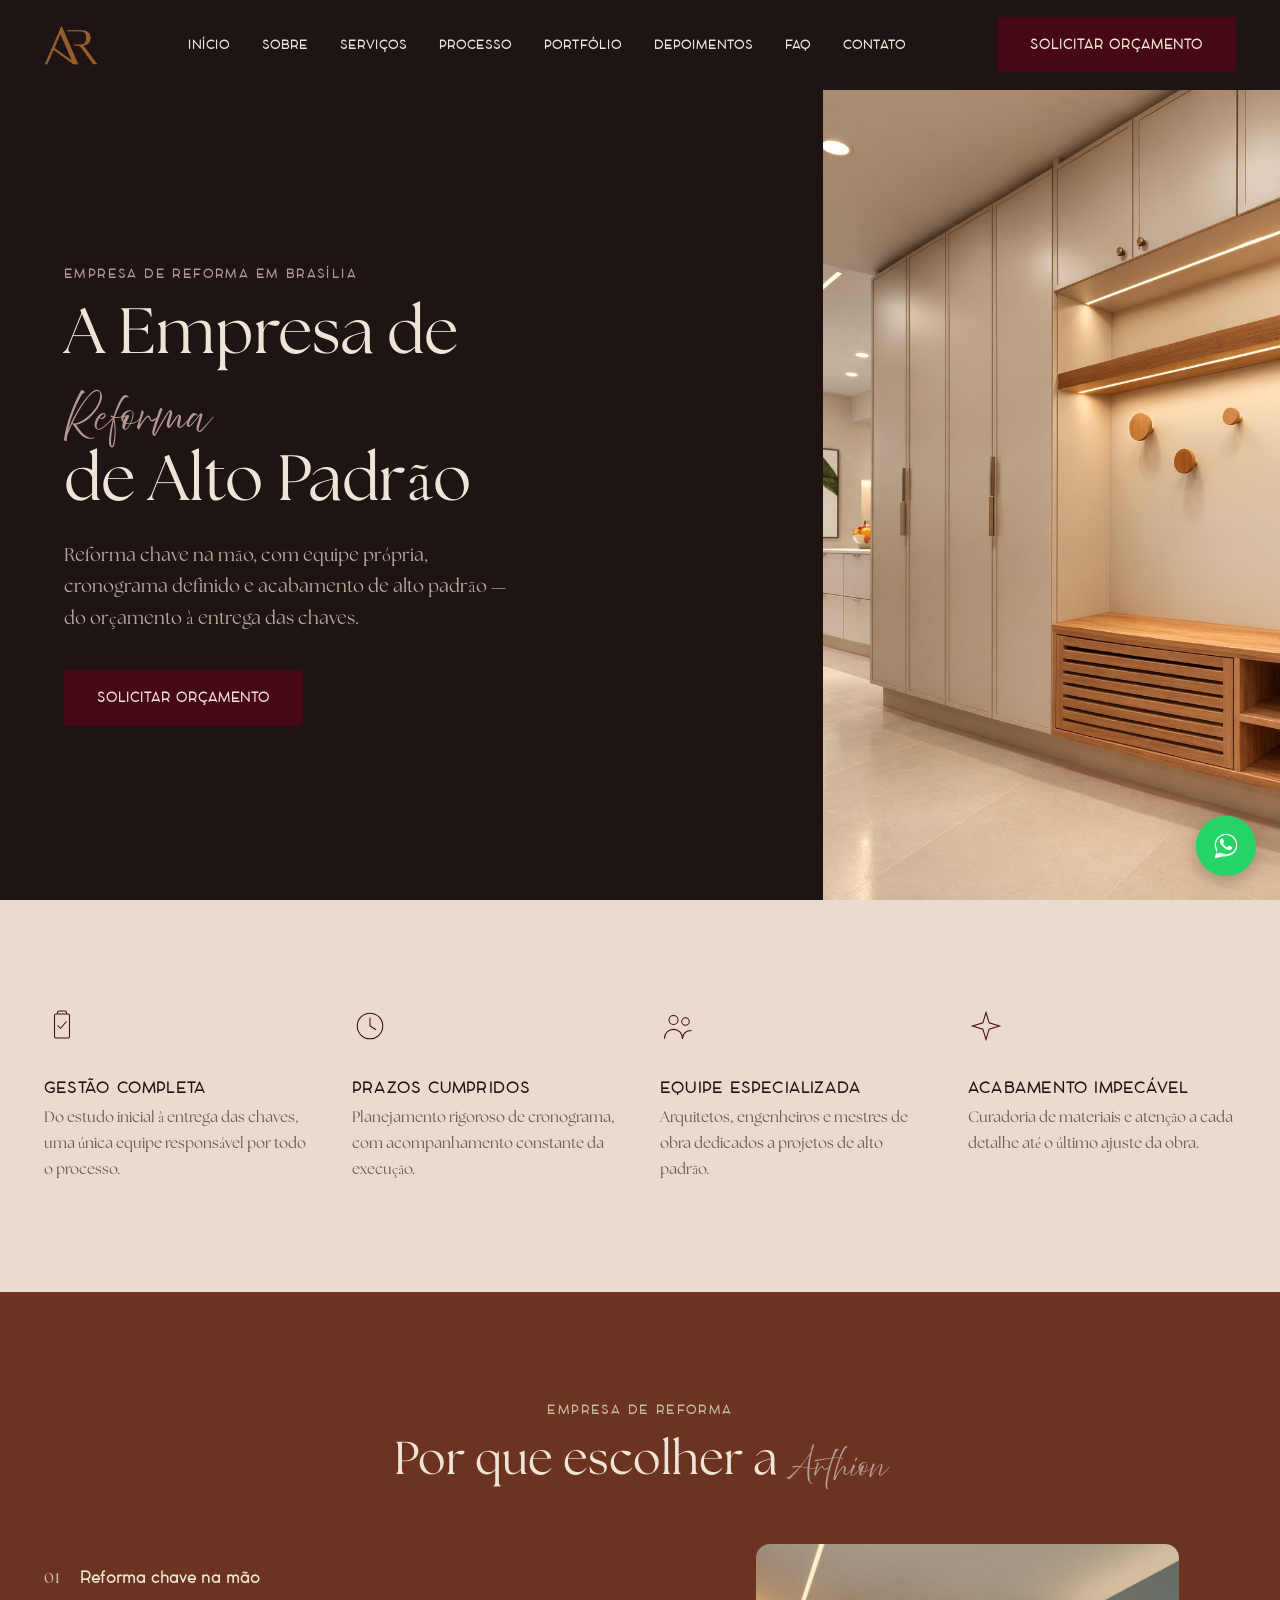
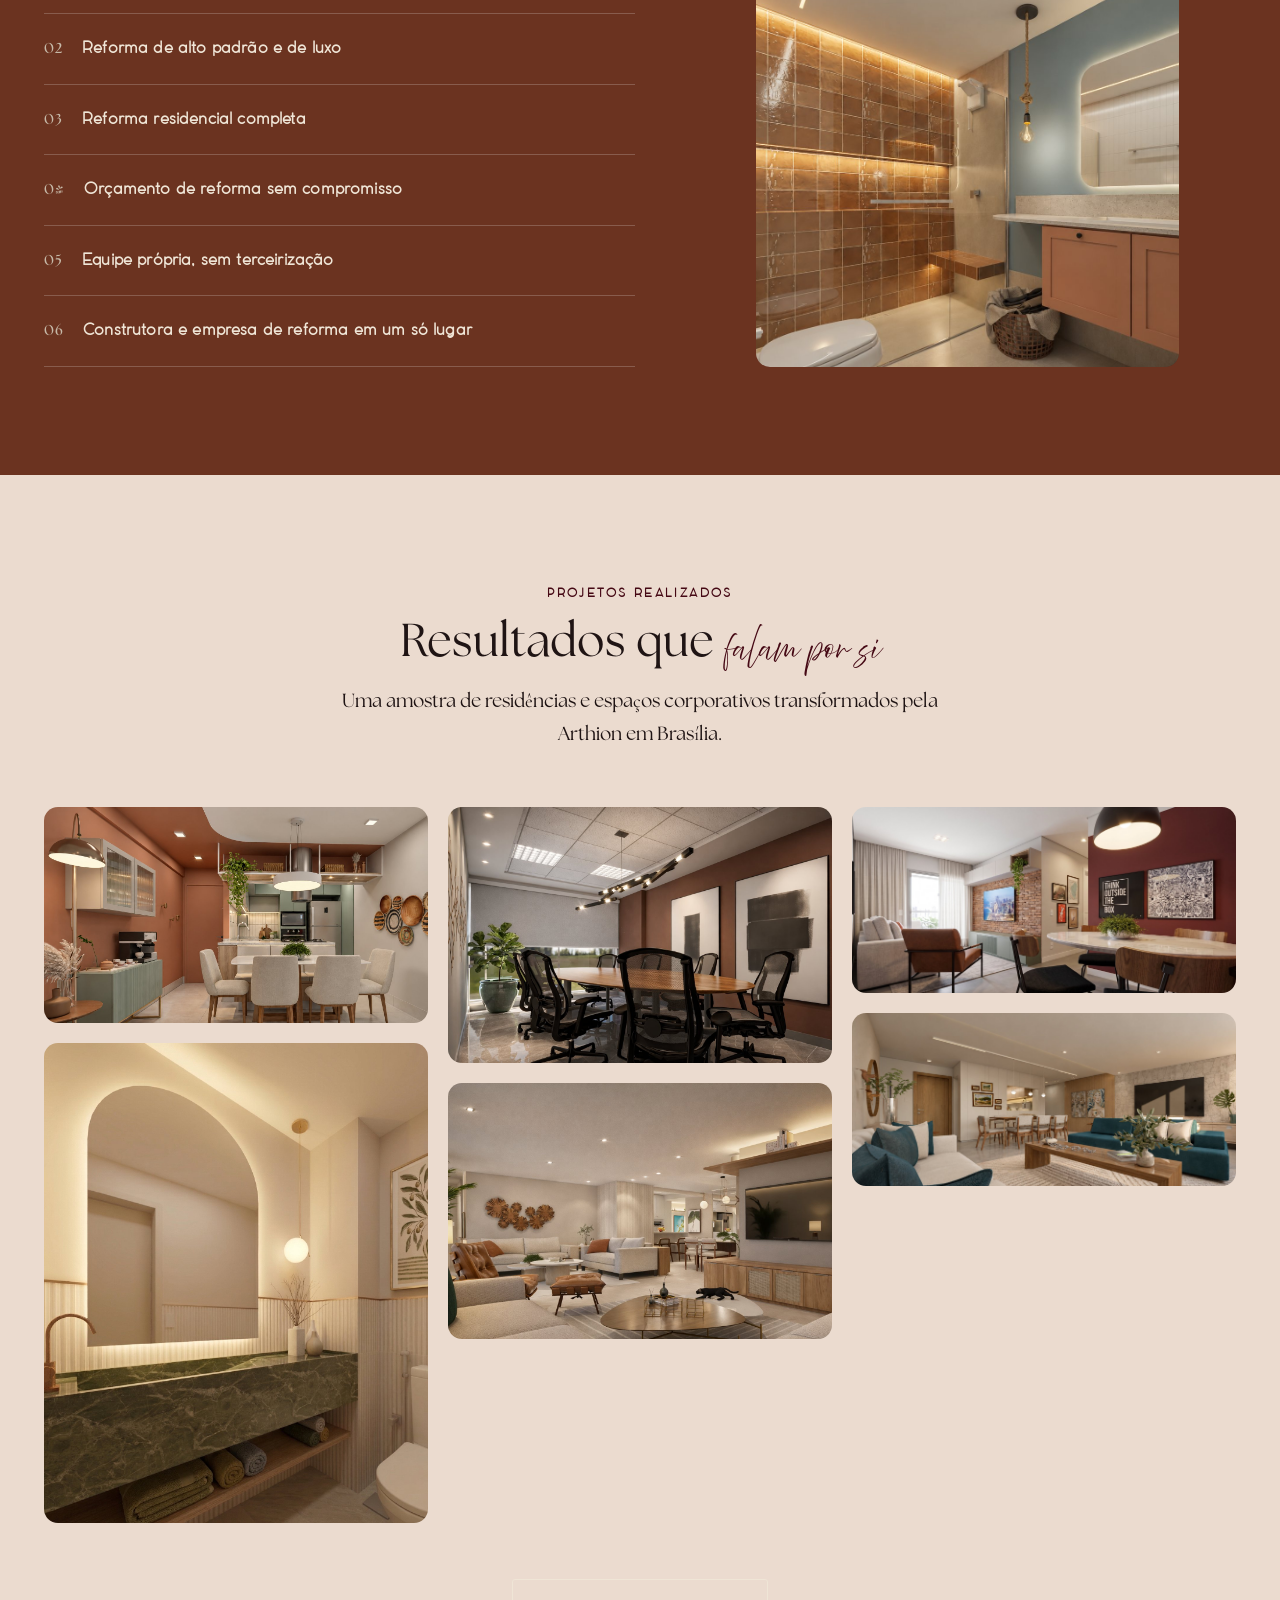
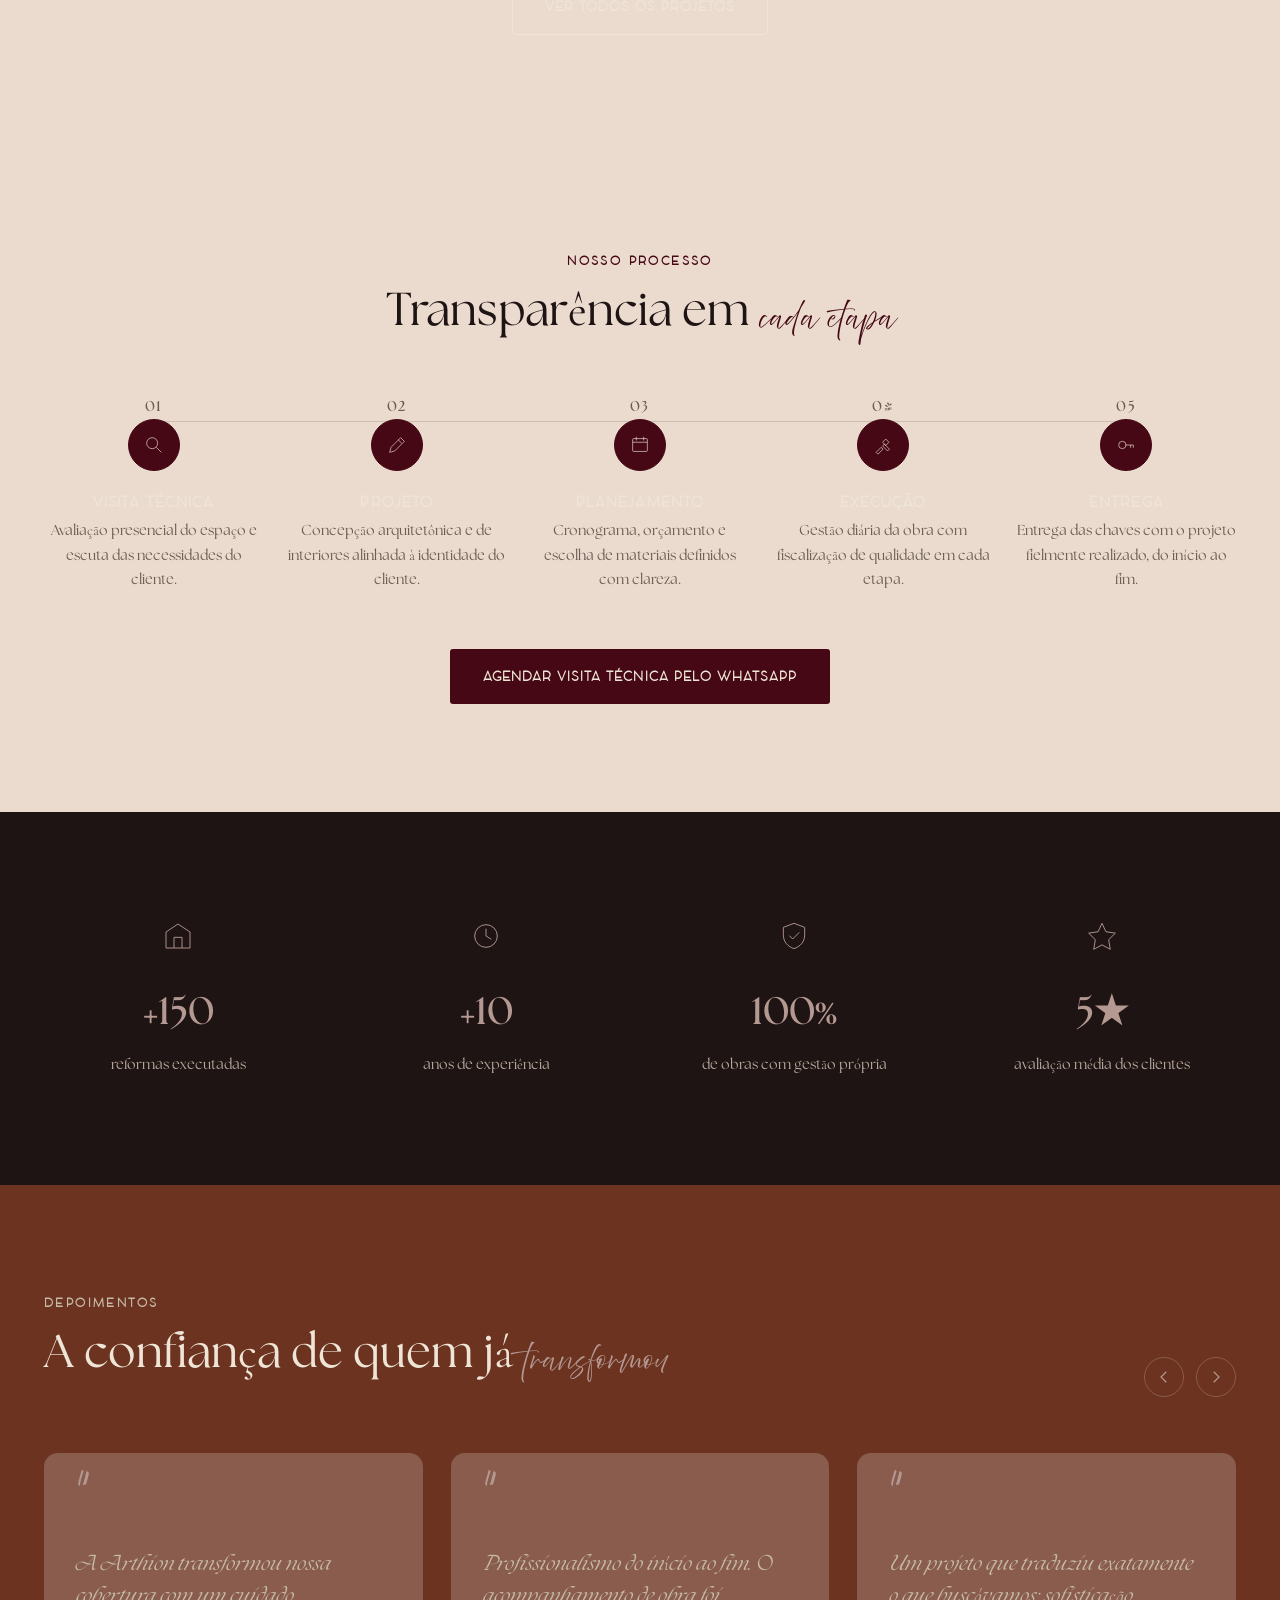
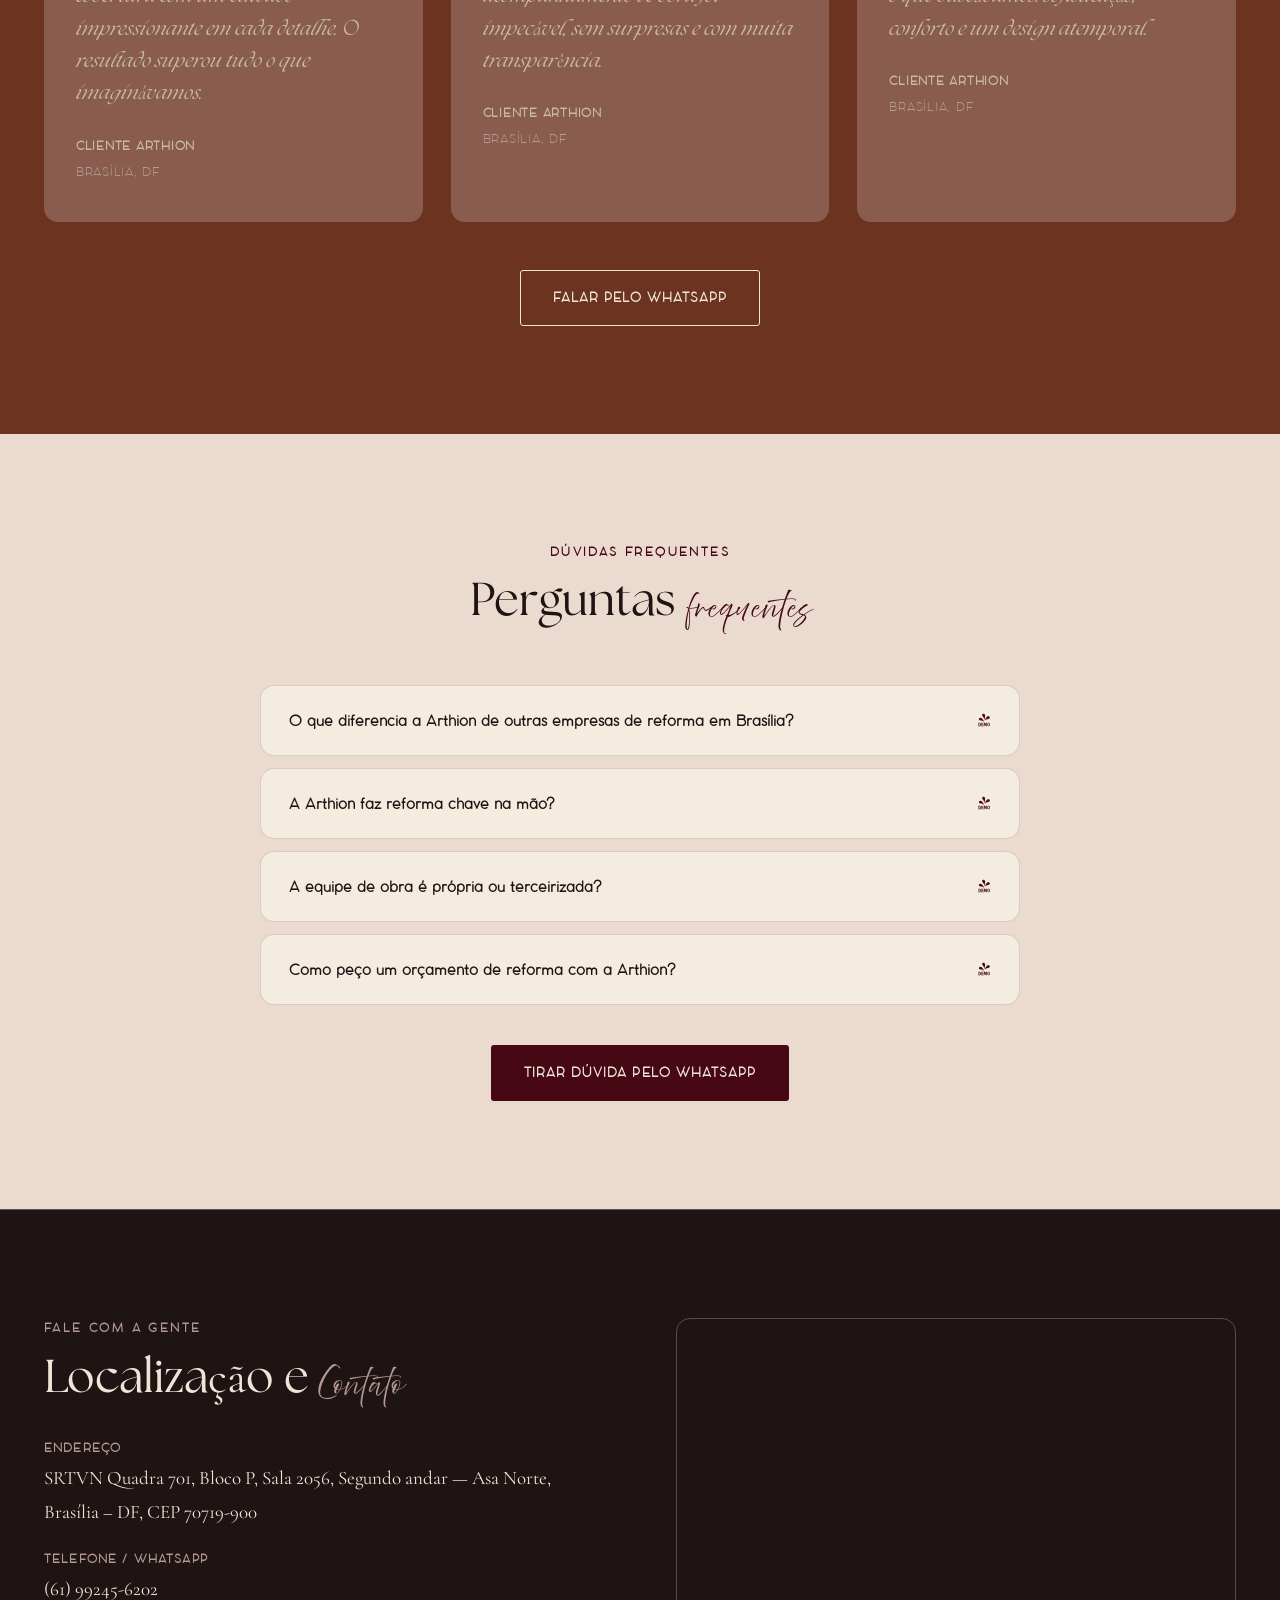
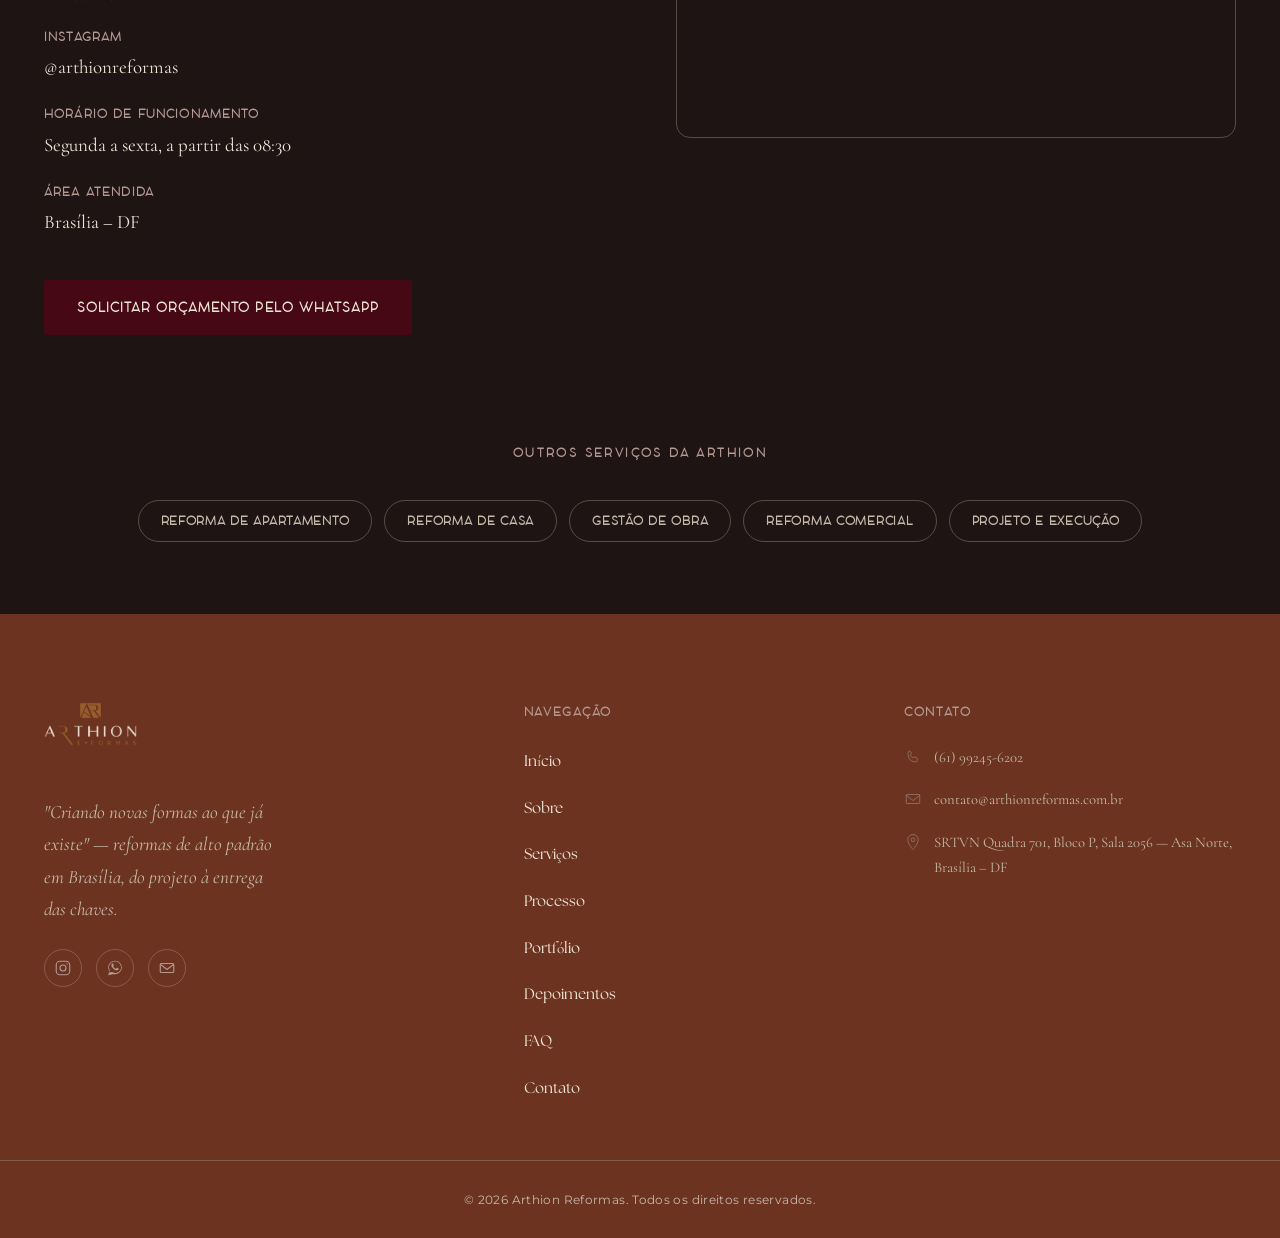
==== empresa-de-reforma.html @ 1f7eba5b "Move portfólio para o topo, troca foto do hero e cria landing pages por grupo de anúncios Seção Port" ====
<!DOCTYPE html>
<html lang="pt-BR">
<head>
<!-- Google tag (gtag.js) -->
<script async src="https://www.googletagmanager.com/gtag/js?id=AW-18241751082"></script>
<script>
  window.dataLayer = window.dataLayer || [];
  function gtag(){dataLayer.push(arguments);}
  gtag('js', new Date());

  gtag('config', 'AW-18241751082');
</script>

<!-- Evento de conversão "Clique WhatsApp" — ver index.html para detalhes do
fix de rastreamento (transport_type: 'beacon', sem bloquear a navegação). -->
<script>
function gtag_report_conversion(url) {
  gtag('event', 'conversion', {
      'send_to': 'AW-18241751082/SMw0CIzwotwcEKqQrPpD', /* SUBSTITUIR se este não for o ID de conversão final do cliente */
      'value': 1.0,
      'currency': 'BRL',
      'transport_type': 'beacon'
  });
  return true; // nunca usar "return false" nem preventDefault aqui
}
</script>

<meta charset="UTF-8">
<meta name="viewport" content="width=device-width, initial-scale=1.0">
<title>Empresa de Reforma em Brasília | Arthion Reformas</title>
<meta name="description" content="Empresa de reforma de alto padrão em Brasília, com equipe própria e reforma chave na mão. Peça seu orçamento pelo WhatsApp.">

<!-- Open Graph -->
<meta property="og:type" content="website">
<meta property="og:title" content="Empresa de Reforma em Brasília | Arthion Reformas">
<meta property="og:description" content="Empresa de reforma de alto padrão em Brasília, com equipe própria e reforma chave na mão. Peça seu orçamento pelo WhatsApp.">
<meta property="og:image" content="https://arthionreformas.com.br/assets/img/og-image.jpg"> <!-- SUBSTITUIR: imagem 1200x630px real -->
<meta property="og:locale" content="pt_BR">
<meta property="og:url" content="https://arthionreformas.com.br/empresa-de-reforma.html"> <!-- SUBSTITUIR: domínio real -->

<!-- Twitter Card -->
<meta name="twitter:card" content="summary_large_image">
<meta name="twitter:title" content="Empresa de Reforma em Brasília | Arthion Reformas">
<meta name="twitter:description" content="Empresa de reforma de alto padrão em Brasília, com equipe própria e reforma chave na mão. Peça seu orçamento pelo WhatsApp.">
<meta name="twitter:image" content="https://arthionreformas.com.br/assets/img/og-image.jpg"> <!-- SUBSTITUIR: mesma imagem do og:image -->

<link rel="canonical" href="https://arthionreformas.com.br/empresa-de-reforma.html"> <!-- SUBSTITUIR: domínio real -->

<link rel="icon" href="assets/logo/favicon.png" type="image/png">

<link rel="preconnect" href="https://fonts.googleapis.com">
<link rel="preconnect" href="https://fonts.gstatic.com" crossorigin>
<link href="https://fonts.googleapis.com/css2?family=Alex+Brush&family=Cormorant+Garamond:ital,wght@0,400;0,500;0,600;1,400;1,500&family=Montserrat:wght@400;500;600;700&display=swap" rel="stylesheet">

<link rel="stylesheet" href="css/style.min.css">

<link rel="preload" as="image" href="assets/img/projetos/regina/05.jpg" fetchpriority="high">

<!-- Schema.org — FAQPage (mesmo conteúdo da seção #faq abaixo) -->
<script type="application/ld+json">
{
  "@context": "https://schema.org",
  "@type": "FAQPage",
  "mainEntity": [
    {
      "@type": "Question",
      "name": "O que diferencia a Arthion de outras empresas de reforma em Brasília?",
      "acceptedAnswer": {
        "@type": "Answer",
        "text": "A Arthion reúne projeto arquitetônico, planejamento e execução em uma única equipe própria, com gestão diária da obra do início à entrega das chaves — sem repasse de responsabilidade entre terceiros."
      }
    },
    {
      "@type": "Question",
      "name": "A Arthion faz reforma chave na mão?",
      "acceptedAnswer": {
        "@type": "Answer",
        "text": "Sim. A Arthion oferece desde a consultoria técnica de viabilidade até a execução completa da reforma, podendo cuidar de todo o processo — do projeto ao acabamento final."
      }
    },
    {
      "@type": "Question",
      "name": "A equipe de obra é própria ou terceirizada?",
      "acceptedAnswer": {
        "@type": "Answer",
        "text": "A Arthion trabalha com equipe própria de arquitetos, engenheiros e mestres de obra, o que garante mais controle de qualidade e cumprimento do cronograma."
      }
    },
    {
      "@type": "Question",
      "name": "Como peço um orçamento de reforma com a Arthion?",
      "acceptedAnswer": {
        "@type": "Answer",
        "text": "O orçamento é solicitado diretamente pelo WhatsApp da Arthion Reformas, com atendimento de segunda a sexta a partir das 08:30."
      }
    }
  ]
}
</script>
</head>
<body>

<a class="skip-link" href="#conteudo">Pular para o conteúdo</a>

<!-- HEADER -->
<header class="header" id="header">
  <div class="container header__inner">
    <a href="index.html#inicio" class="header__logo" aria-label="Arthion Reformas — página inicial">
      <img src="img/arthion-icone-crop.png" alt="Arthion Reformas" width="108" height="80">
    </a>

    <nav class="nav" id="nav" aria-label="Navegação principal">
      <ul class="nav__list">
        <li><a href="index.html#inicio" class="nav__link">Início</a></li>
        <li><a href="index.html#sobre" class="nav__link">Sobre</a></li>
        <li><a href="index.html#servicos" class="nav__link">Serviços</a></li>
        <li><a href="index.html#processo" class="nav__link">Processo</a></li>
        <li><a href="projetos.html" class="nav__link">Portfólio</a></li>
        <li><a href="index.html#depoimentos" class="nav__link">Depoimentos</a></li>
        <li><a href="index.html#faq" class="nav__link">FAQ</a></li>
        <li><a href="index.html#contato" class="nav__link">Contato</a></li>
      </ul>
    </nav>

    <a
      class="btn btn--primary header__cta"
      href="https://wa.me/5561992456202?text=Ol%C3%A1!%20Vim%20pela%20p%C3%A1gina%20da%20Arthion%20Reformas%20e%20gostaria%20de%20solicitar%20um%20or%C3%A7amento%20de%20reforma."
      target="_blank"
      rel="noopener"
      aria-label="Solicitar orçamento pelo WhatsApp"
      onclick="gtag_report_conversion('https://wa.me/5561992456202?text=Ol%C3%A1!%20Vim%20pela%20p%C3%A1gina%20da%20Arthion%20Reformas%20e%20gostaria%20de%20solicitar%20um%20or%C3%A7amento%20de%20reforma.');"
    >Solicitar orçamento</a>

    <button class="hamburger" id="hamburger" aria-label="Abrir menu" aria-expanded="false" aria-controls="nav">
      <span></span><span></span><span></span>
    </button>
  </div>
</header>

<main id="conteudo">

  <!-- HERO -->
  <section class="hero" id="inicio">
    <div class="hero__col reveal">
      <p class="eyebrow">Empresa de reforma em Brasília</p>
      <h1 class="hero__title">A Empresa de<br><em>Reforma</em><br>de Alto Padrão</h1>
      <p class="hero__subtitle">Reforma chave na mão, com equipe própria, cronograma definido e acabamento de alto padrão — do orçamento à entrega das chaves.</p>
      <div class="hero__actions">
        <a
          class="btn btn--primary"
          href="https://wa.me/5561992456202?text=Ol%C3%A1!%20Vim%20pela%20p%C3%A1gina%20da%20Arthion%20Reformas%20e%20gostaria%20de%20solicitar%20um%20or%C3%A7amento%20de%20reforma."
          target="_blank"
          rel="noopener"
          onclick="gtag_report_conversion('https://wa.me/5561992456202?text=Ol%C3%A1!%20Vim%20pela%20p%C3%A1gina%20da%20Arthion%20Reformas%20e%20gostaria%20de%20solicitar%20um%20or%C3%A7amento%20de%20reforma.');"
        >Solicitar orçamento</a>
      </div>
    </div>

    <div class="hero__media reveal">
      <img src="assets/img/projetos/regina/05.jpg" alt="Hall de entrada com marcenaria planejada em reforma de alto padrão" width="880" height="1320" loading="eager" fetchpriority="high">
    </div>
  </section>

  <!-- BARRA DE DIFERENCIAIS -->
  <section class="section section--dark section--claro">
    <div class="container">
      <div class="differentials">
        <div class="differential reveal">
          <svg class="icon" width="36" height="36" viewBox="0 0 48 48" fill="none" stroke="currentColor" stroke-width="1.3" aria-hidden="true">
            <rect x="14" y="8" width="20" height="32" rx="2"/>
            <path d="M18 8V6a2 2 0 0 1 2-2h8a2 2 0 0 1 2 2v2"/>
            <path d="M18 23l4 4 8-9"/>
          </svg>
          <h3>Gestão completa</h3>
          <p>Do estudo inicial à entrega das chaves, uma única equipe responsável por todo o processo.</p>
        </div>

        <div class="differential reveal">
          <svg class="icon" width="36" height="36" viewBox="0 0 48 48" fill="none" stroke="currentColor" stroke-width="1.3" aria-hidden="true">
            <circle cx="24" cy="24" r="17"/>
            <path d="M24 13v11l8 5"/>
          </svg>
          <h3>Prazos cumpridos</h3>
          <p>Planejamento rigoroso de cronograma, com acompanhamento constante da execução.</p>
        </div>

        <div class="differential reveal">
          <svg class="icon" width="36" height="36" viewBox="0 0 48 48" fill="none" stroke="currentColor" stroke-width="1.3" aria-hidden="true">
            <circle cx="18" cy="16" r="6"/>
            <path d="M6 41c0-7.5 5.4-12.5 12-12.5S30 33.5 30 41"/>
            <circle cx="34" cy="18" r="5"/>
            <path d="M30 41c.4-6.3 4-11 12-11"/>
          </svg>
          <h3>Equipe especializada</h3>
          <p>Arquitetos, engenheiros e mestres de obra dedicados a projetos de alto padrão.</p>
        </div>

        <div class="differential reveal">
          <svg class="icon" width="36" height="36" viewBox="0 0 48 48" fill="none" stroke="currentColor" stroke-width="1.3" aria-hidden="true">
            <path d="M24 6l4.2 13.8L42 24l-13.8 4.2L24 42l-4.2-13.8L6 24l13.8-4.2z"/>
          </svg>
          <h3>Acabamento impecável</h3>
          <p>Curadoria de materiais e atenção a cada detalhe até o último ajuste da obra.</p>
        </div>
      </div>
    </div>
  </section>

  <!-- SERVIÇOS ESPECÍFICOS -->
  <section class="section section--dark" id="servicos">
    <div class="container">
      <div class="section__head reveal">
        <p class="eyebrow eyebrow--light">Empresa de reforma</p>
        <h2 class="section__title section__title--light">Por que escolher a <em>Arthion</em></h2>
      </div>

      <div class="services-grid">
        <div class="services">
          <div class="service reveal">
            <p class="service__number">01</p>
            <h3>Reforma chave na mão</h3>
          </div>
          <div class="service reveal">
            <p class="service__number">02</p>
            <h3>Reforma de alto padrão e de luxo</h3>
          </div>
          <div class="service reveal">
            <p class="service__number">03</p>
            <h3>Reforma residencial completa</h3>
          </div>
          <div class="service reveal">
            <p class="service__number">04</p>
            <h3>Orçamento de reforma sem compromisso</h3>
          </div>
          <div class="service reveal">
            <p class="service__number">05</p>
            <h3>Equipe própria, sem terceirização</h3>
          </div>
          <div class="service reveal">
            <p class="service__number">06</p>
            <h3>Construtora e empresa de reforma em um só lugar</h3>
          </div>
        </div>

        <div class="services__media img-placeholder reveal">
          <img src="assets/img/projetos/fabio-e-bernardo/01.jpg" alt="Banheiro colorido com marcenaria planejada, reforma assinada pela Arthion" width="964" height="1205" loading="lazy">
        </div>
      </div>
    </div>
  </section>

  <!-- GALERIA DE PROJETOS RELACIONADOS -->
  <section class="section section--claro">
    <div class="container">
      <div class="section__head reveal">
        <p class="eyebrow">Projetos realizados</p>
        <h2 class="section__title">Resultados que <em>falam por si</em></h2>
        <p>Uma amostra de residências e espaços corporativos transformados pela Arthion em Brasília.</p>
      </div>

      <div class="project-gallery">
        <a class="reveal" href="assets/img/projetos/joana/01.jpg" target="_blank" rel="noopener">
          <img src="assets/img/projetos/joana/01.jpg" alt="Cozinha e jantar integrados em apartamento reformado" width="1437" height="809" loading="lazy">
        </a>

        <a class="reveal" href="assets/img/projetos/raquel-e-gustavo/01.jpg" target="_blank" rel="noopener">
          <img src="assets/img/projetos/raquel-e-gustavo/01.jpg" alt="Banheiro com bancada em mármore verde em residência reformada" width="1279" height="1600" loading="lazy">
        </a>

        <a class="reveal" href="assets/img/projetos/escritorio-cj/01.jpg" target="_blank" rel="noopener">
          <img src="assets/img/projetos/escritorio-cj/01.jpg" alt="Sala de reuniões corporativa reformada pela Arthion" width="1320" height="880" loading="lazy">
        </a>

        <a class="reveal" href="assets/img/projetos/regina/01.jpg" target="_blank" rel="noopener">
          <img src="assets/img/projetos/regina/01.jpg" alt="Sala de estar ampla em apartamento de alto padrão" width="1320" height="880" loading="lazy">
        </a>

        <a class="reveal" href="assets/img/projetos/eilinia/01.jpg" target="_blank" rel="noopener">
          <img src="assets/img/projetos/eilinia/01.jpg" alt="Sala de estar e jantar integrados em apartamento reformado" width="1600" height="774" loading="lazy">
        </a>

        <a class="reveal" href="assets/img/projetos/luciana/01.jpg" target="_blank" rel="noopener">
          <img src="assets/img/projetos/luciana/01.jpg" alt="Sala de estar com sofá verde em apartamento reformado" width="1600" height="723" loading="lazy">
        </a>
      </div>

      <div class="portfolio__cta reveal">
        <a class="btn btn--outline" href="projetos.html">Ver todos os projetos</a>
      </div>
    </div>
  </section>

  <!-- PROCESSO -->
  <section class="section section--claro" id="processo">
    <div class="container">
      <div class="section__head reveal">
        <p class="eyebrow">Nosso processo</p>
        <h2 class="section__title">Transparência em <em>cada etapa</em></h2>
      </div>

      <div class="process">
        <div class="process-step reveal">
          <p class="process-step__number">01</p>
          <div class="process-step__circle">
            <svg class="icon" viewBox="0 0 48 48" fill="none" stroke="currentColor" stroke-width="1.4" aria-hidden="true">
              <circle cx="20" cy="20" r="12"/>
              <path d="M29 29l11 11"/>
            </svg>
          </div>
          <h3>Visita técnica</h3>
          <p>Avaliação presencial do espaço e escuta das necessidades do cliente.</p>
        </div>

        <div class="process-step reveal">
          <p class="process-step__number">02</p>
          <div class="process-step__circle">
            <svg class="icon" viewBox="0 0 48 48" fill="none" stroke="currentColor" stroke-width="1.4" aria-hidden="true">
              <path d="M8 40l3-11 21-21 8 8-21 21-11 3z"/>
              <path d="M26 12l8 8"/>
            </svg>
          </div>
          <h3>Projeto</h3>
          <p>Concepção arquitetônica e de interiores alinhada à identidade do cliente.</p>
        </div>

        <div class="process-step reveal">
          <p class="process-step__number">03</p>
          <div class="process-step__circle">
            <svg class="icon" viewBox="0 0 48 48" fill="none" stroke="currentColor" stroke-width="1.4" aria-hidden="true">
              <rect x="8" y="10" width="32" height="28" rx="2"/>
              <path d="M8 18h32"/>
              <path d="M16 6v8M32 6v8"/>
            </svg>
          </div>
          <h3>Planejamento</h3>
          <p>Cronograma, orçamento e escolha de materiais definidos com clareza.</p>
        </div>

        <div class="process-step reveal">
          <p class="process-step__number">04</p>
          <div class="process-step__circle">
            <svg class="icon" viewBox="0 0 48 48" fill="none" stroke="currentColor" stroke-width="1.4" aria-hidden="true">
              <path d="M27 22l11 11-4 4-11-11z"/>
              <path d="M9 40l11-11 4 4-11 11z"/>
              <path d="M23 18l7-7 7 7-7 7z"/>
            </svg>
          </div>
          <h3>Execução</h3>
          <p>Gestão diária da obra com fiscalização de qualidade em cada etapa.</p>
        </div>

        <div class="process-step reveal">
          <p class="process-step__number">05</p>
          <div class="process-step__circle">
            <svg class="icon" viewBox="0 0 48 48" fill="none" stroke="currentColor" stroke-width="1.4" aria-hidden="true">
              <circle cx="16" cy="24" r="8"/>
              <path d="M23 24h17"/>
              <path d="M34 24v6M40 24v6"/>
            </svg>
          </div>
          <h3>Entrega</h3>
          <p>Entrega das chaves com o projeto fielmente realizado, do início ao fim.</p>
        </div>
      </div>

      <div class="process__cta reveal">
        <a
          class="btn btn--primary"
          href="https://wa.me/5561992456202?text=Ol%C3%A1!%20Vim%20pela%20p%C3%A1gina%20da%20Arthion%20Reformas%20e%20gostaria%20de%20solicitar%20um%20or%C3%A7amento%20de%20reforma."
          target="_blank"
          rel="noopener"
          onclick="gtag_report_conversion('https://wa.me/5561992456202?text=Ol%C3%A1!%20Vim%20pela%20p%C3%A1gina%20da%20Arthion%20Reformas%20e%20gostaria%20de%20solicitar%20um%20or%C3%A7amento%20de%20reforma.');"
        >Agendar visita técnica pelo WhatsApp</a>
      </div>
    </div>
  </section>

  <!-- ESTATÍSTICAS -->
  <section class="section">
    <div class="container stats">
      <div class="stat reveal">
        <svg class="icon" width="32" height="32" viewBox="0 0 48 48" fill="none" stroke="currentColor" stroke-width="1.3" aria-hidden="true">
          <path d="M6 42V18L24 6l18 12v24H6Z"/>
          <path d="M18 42V26h12v16"/>
        </svg>
        <span class="stat__number"><span class="num-symbol">+</span>150</span>
        <p>reformas executadas</p>
      </div>

      <div class="stat reveal">
        <svg class="icon" width="32" height="32" viewBox="0 0 48 48" fill="none" stroke="currentColor" stroke-width="1.3" aria-hidden="true">
          <circle cx="24" cy="24" r="17"/>
          <path d="M24 13v11l8 5"/>
        </svg>
        <span class="stat__number"><span class="num-symbol">+</span>10</span>
        <p>anos de experiência</p>
      </div>

      <div class="stat reveal">
        <svg class="icon" width="32" height="32" viewBox="0 0 48 48" fill="none" stroke="currentColor" stroke-width="1.3" aria-hidden="true">
          <path d="M24 5l16 6v11c0 11.5-7 17.7-16 21C15 39.7 8 33.5 8 22V11z"/>
          <path d="M17 23.5l5 5 10-10"/>
        </svg>
        <span class="stat__number">100<span class="num-symbol">%</span></span>
        <p>de obras com gestão própria</p>
      </div>

      <div class="stat reveal">
        <svg class="icon" width="32" height="32" viewBox="0 0 48 48" fill="none" stroke="currentColor" stroke-width="1.3" aria-hidden="true">
          <path d="M24 5l5.9 12.6L44 19.7l-10 9.9 2.4 14.4L24 37.3 11.6 44l2.4-14.4-10-9.9 14.1-2.1L24 5z"/>
        </svg>
        <span class="stat__number">5★</span>
        <p>avaliação média dos clientes</p>
      </div>
    </div>
  </section>

  <!-- DEPOIMENTOS -->
  <section class="section section--dark" id="depoimentos">
    <div class="container">
      <div class="section__head section__head--split reveal">
        <div>
          <p class="eyebrow eyebrow--light">Depoimentos</p>
          <h2 class="section__title section__title--light">A confiança de quem já <em>transformou</em></h2>
        </div>
        <div class="testimonials-nav">
          <button class="testimonials-nav__btn" id="testimonialPrev" aria-label="Depoimento anterior">
            <svg width="18" height="18" viewBox="0 0 24 24" fill="none" stroke="currentColor" stroke-width="1.6"><path d="M15 5l-7 7 7 7"/></svg>
          </button>
          <button class="testimonials-nav__btn" id="testimonialNext" aria-label="Próximo depoimento">
            <svg width="18" height="18" viewBox="0 0 24 24" fill="none" stroke="currentColor" stroke-width="1.6"><path d="M9 5l7 7-7 7"/></svg>
          </button>
        </div>
      </div>

      <div class="testimonials" id="testimonialsTrack">
        <blockquote class="testimonial reveal">
          <span class="testimonial__mark" aria-hidden="true">"</span>
          <p class="testimonial__quote">A Arthion transformou nossa cobertura com um cuidado impressionante em cada detalhe. O resultado superou tudo o que imaginávamos.</p>
          <footer class="testimonial__author">Cliente Arthion<span>Brasília, DF</span></footer>
        </blockquote>

        <blockquote class="testimonial reveal">
          <span class="testimonial__mark" aria-hidden="true">"</span>
          <p class="testimonial__quote">Profissionalismo do início ao fim. O acompanhamento de obra foi impecável, sem surpresas e com muita transparência.</p>
          <footer class="testimonial__author">Cliente Arthion<span>Brasília, DF</span></footer>
        </blockquote>

        <blockquote class="testimonial reveal">
          <span class="testimonial__mark" aria-hidden="true">"</span>
          <p class="testimonial__quote">Um projeto que traduziu exatamente o que buscávamos: sofisticação, conforto e um design atemporal.</p>
          <footer class="testimonial__author">Cliente Arthion<span>Brasília, DF</span></footer>
        </blockquote>
      </div>

      <div class="testimonials__cta reveal">
        <a
          class="btn btn--outline"
          href="https://wa.me/5561992456202?text=Ol%C3%A1!%20Vim%20pela%20p%C3%A1gina%20da%20Arthion%20Reformas%20e%20gostaria%20de%20solicitar%20um%20or%C3%A7amento%20de%20reforma."
          target="_blank"
          rel="noopener"
          onclick="gtag_report_conversion('https://wa.me/5561992456202?text=Ol%C3%A1!%20Vim%20pela%20p%C3%A1gina%20da%20Arthion%20Reformas%20e%20gostaria%20de%20solicitar%20um%20or%C3%A7amento%20de%20reforma.');"
        >Falar pelo WhatsApp</a>
      </div>
    </div>
  </section>

  <!-- PERGUNTAS FREQUENTES -->
  <section class="section section--claro" id="faq">
    <div class="container">
      <div class="section__head reveal">
        <p class="eyebrow">Dúvidas frequentes</p>
        <h2 class="section__title">Perguntas <em>frequentes</em></h2>
      </div>

      <div class="faq-list">
        <details class="faq-item reveal">
          <summary class="faq-item__question">O que diferencia a Arthion de outras empresas de reforma em Brasília?</summary>
          <p class="faq-item__answer">A Arthion reúne projeto arquitetônico, planejamento e execução em uma única equipe própria, com gestão diária da obra do início à entrega das chaves — sem repasse de responsabilidade entre terceiros.</p>
        </details>

        <details class="faq-item reveal">
          <summary class="faq-item__question">A Arthion faz reforma chave na mão?</summary>
          <p class="faq-item__answer">Sim. A Arthion oferece desde a consultoria técnica de viabilidade até a execução completa da reforma, podendo cuidar de todo o processo — do projeto ao acabamento final.</p>
        </details>

        <details class="faq-item reveal">
          <summary class="faq-item__question">A equipe de obra é própria ou terceirizada?</summary>
          <p class="faq-item__answer">A Arthion trabalha com equipe própria de arquitetos, engenheiros e mestres de obra, o que garante mais controle de qualidade e cumprimento do cronograma.</p>
        </details>

        <details class="faq-item reveal">
          <summary class="faq-item__question">Como peço um orçamento de reforma com a Arthion?</summary>
          <p class="faq-item__answer">O orçamento é solicitado diretamente pelo WhatsApp da Arthion Reformas, com atendimento de segunda a sexta a partir das 08:30.</p>
        </details>
      </div>

      <div class="faq__cta reveal">
        <a
          class="btn btn--primary"
          href="https://wa.me/5561992456202?text=Ol%C3%A1!%20Vim%20pela%20p%C3%A1gina%20da%20Arthion%20Reformas%20e%20gostaria%20de%20solicitar%20um%20or%C3%A7amento%20de%20reforma."
          target="_blank"
          rel="noopener"
          onclick="gtag_report_conversion('https://wa.me/5561992456202?text=Ol%C3%A1!%20Vim%20pela%20p%C3%A1gina%20da%20Arthion%20Reformas%20e%20gostaria%20de%20solicitar%20um%20or%C3%A7amento%20de%20reforma.');"
        >Tirar dúvida pelo WhatsApp</a>
      </div>
    </div>
  </section>

  <!-- LOCALIZAÇÃO E CONTATO -->
  <section class="section section--divider" id="contato">
    <div class="container contact">
      <div class="contact__info reveal">
        <p class="eyebrow">Fale com a gente</p>
        <h2 class="section__title">Localização e <em>Contato</em></h2>

        <ul class="contact__list">
          <li>
            <strong>Endereço</strong>
            <span>SRTVN Quadra 701, Bloco P, Sala 2056, Segundo andar — Asa Norte, Brasília – DF, CEP 70719-900</span>
          </li>
          <li>
            <strong>Telefone / WhatsApp</strong>
            <span>(61) 99245-6202</span>
          </li>
          <li>
            <strong>Instagram</strong>
            <span><a href="https://www.instagram.com/arthionreformas/" target="_blank" rel="noopener">@arthionreformas</a></span>
          </li>
          <li>
            <strong>Horário de funcionamento</strong>
            <span>Segunda a sexta, a partir das 08:30</span>
          </li>
          <li>
            <strong>Área atendida</strong>
            <span>Brasília – DF</span>
          </li>
        </ul>

        <a
          class="btn btn--primary"
          href="https://wa.me/5561992456202?text=Ol%C3%A1!%20Vim%20pela%20p%C3%A1gina%20da%20Arthion%20Reformas%20e%20gostaria%20de%20solicitar%20um%20or%C3%A7amento%20de%20reforma."
          target="_blank"
          rel="noopener"
          onclick="gtag_report_conversion('https://wa.me/5561992456202?text=Ol%C3%A1!%20Vim%20pela%20p%C3%A1gina%20da%20Arthion%20Reformas%20e%20gostaria%20de%20solicitar%20um%20or%C3%A7amento%20de%20reforma.');"
        >Solicitar orçamento pelo WhatsApp</a>
      </div>

      <div class="contact__map reveal">
        <iframe
          src="https://www.google.com/maps/embed?pb=!1m18!1m12!1m3!1d3839.3780739050676!2d-47.89091022487014!3d-15.78400638485485!2m3!1f0!2f0!3f0!3m2!1i1024!2i768!4f13.1!3m3!1m2!1s0x935a3b6623cad993%3A0xe0c4657cb2bde5a3!2sArthion%20Arquitetura!5e0!3m2!1spt-BR!2sbr!4v1784671436152!5m2!1spt-BR!2sbr"
          width="100%"
          height="100%"
          style="border:0;"
          allowfullscreen=""
          loading="lazy"
          referrerpolicy="strict-origin-when-cross-origin"
          title="Mapa de localização da Arthion Reformas"
        ></iframe>
      </div>
    </div>
  </section>

  <!-- OUTROS SERVIÇOS (links internos entre landing pages) -->
  <section class="section" style="padding-top: 0; padding-bottom: 72px;">
    <div class="container" style="text-align: center;">
      <p class="eyebrow reveal">Outros serviços da Arthion</p>
      <nav class="project-jumplinks reveal" aria-label="Outros serviços da Arthion">
        <a href="reforma-de-apartamento.html">Reforma de Apartamento</a>
        <a href="reforma-de-casa.html">Reforma de Casa</a>
        <a href="gestao-de-obra.html">Gestão de Obra</a>
        <a href="reforma-comercial.html">Reforma Comercial</a>
        <a href="projeto-e-execucao.html">Projeto e Execução</a>
      </nav>
    </div>
  </section>

</main>

<!-- FOOTER -->
<footer class="footer">
  <div class="container footer__grid">

    <div class="footer__col">
      <a href="index.html#inicio" class="footer__logo" aria-label="Arthion Reformas — página inicial">
        <img src="img/arthion-logo-completo-claro-crop.png" alt="Arthion Reformas" width="168" height="80">
      </a>
      <p class="footer__desc">"Criando novas formas ao que já existe" — reformas de alto padrão em Brasília, do projeto à entrega das chaves.</p>

      <div class="footer__social">
        <a href="https://www.instagram.com/arthionreformas/" target="_blank" rel="noopener" aria-label="Instagram da Arthion Reformas">
          <svg viewBox="0 0 24 24" fill="none" stroke="currentColor" stroke-width="1.5" width="18" height="18" aria-hidden="true">
            <rect x="3" y="3" width="18" height="18" rx="5"/>
            <circle cx="12" cy="12" r="4"/>
            <circle cx="17.5" cy="6.5" r="0.8" fill="currentColor" stroke="none"/>
          </svg>
        </a>
        <a
          href="https://wa.me/5561992456202?text=Ol%C3%A1!%20Vim%20pelo%20site%20da%20Arthion%20Reformas%20e%20gostaria%20de%20solicitar%20um%20or%C3%A7amento."
          target="_blank"
          rel="noopener"
          aria-label="WhatsApp da Arthion Reformas"
          onclick="gtag_report_conversion('https://wa.me/5561992456202?text=Ol%C3%A1!%20Vim%20pelo%20site%20da%20Arthion%20Reformas%20e%20gostaria%20de%20solicitar%20um%20or%C3%A7amento.');"
        >
          <svg viewBox="0 0 32 32" width="18" height="18" fill="currentColor" aria-hidden="true">
            <path d="M16.001 3C9.373 3 4 8.373 4 15c0 2.362.688 4.564 1.875 6.417L4 29l7.771-1.833A11.94 11.94 0 0 0 16.001 27C22.628 27 28 21.627 28 15S22.628 3 16.001 3Zm0 21.75c-1.94 0-3.75-.53-5.303-1.454l-.38-.226-4.61 1.088 1.117-4.49-.248-.394A9.71 9.71 0 0 1 5.25 15c0-5.936 4.815-10.75 10.751-10.75S26.75 9.064 26.75 15 21.937 24.75 16.001 24.75Zm5.906-8.005c-.322-.161-1.903-.939-2.198-1.046-.295-.107-.51-.161-.724.161-.215.322-.833 1.046-1.021 1.261-.188.215-.376.242-.698.081-.322-.161-1.36-.501-2.591-1.598-.958-.854-1.605-1.909-1.793-2.231-.188-.322-.02-.496.141-.657.145-.144.322-.376.483-.564.161-.188.215-.322.322-.537.107-.215.054-.403-.027-.564-.081-.161-.724-1.746-.992-2.392-.261-.628-.526-.543-.724-.553-.188-.009-.403-.011-.618-.011-.215 0-.564.081-.859.403-.295.322-1.127 1.101-1.127 2.686 0 1.585 1.154 3.116 1.315 3.331.161.215 2.272 3.469 5.505 4.865.769.332 1.369.53 1.837.678.772.245 1.475.211 2.031.128.62-.093 1.903-.778 2.171-1.529.268-.752.268-1.396.188-1.529-.08-.134-.295-.215-.617-.376Z"/>
          </svg>
        </a>
        <a href="mailto:contato@arthionreformas.com.br" aria-label="E-mail da Arthion Reformas"> <!-- SUBSTITUIR: e-mail real -->
          <svg viewBox="0 0 24 24" fill="none" stroke="currentColor" stroke-width="1.5" width="18" height="18" aria-hidden="true">
            <rect x="3" y="6" width="18" height="12" rx="1.5"/>
            <path d="M3 7l9 7 9-7"/>
          </svg>
        </a>
      </div>
    </div>

    <div class="footer__col">
      <p class="footer__heading">Navegação</p>
      <ul class="footer__nav-list">
        <li><a href="index.html#inicio">Início</a></li>
        <li><a href="index.html#sobre">Sobre</a></li>
        <li><a href="index.html#servicos">Serviços</a></li>
        <li><a href="index.html#processo">Processo</a></li>
        <li><a href="projetos.html">Portfólio</a></li>
        <li><a href="index.html#depoimentos">Depoimentos</a></li>
        <li><a href="index.html#faq">FAQ</a></li>
        <li><a href="index.html#contato">Contato</a></li>
      </ul>
    </div>

    <div class="footer__col">
      <p class="footer__heading">Contato</p>
      <ul class="footer__contact-list">
        <li>
          <svg class="icon" viewBox="0 0 48 48" fill="none" stroke="currentColor" stroke-width="1.4" aria-hidden="true">
            <path d="M15 8c1 0 2 .5 2.4 1.4l2 4.6c.4.9.2 2-.5 2.7l-2.3 2.3c1.6 3.4 4.4 6.2 7.8 7.8l2.3-2.3c.7-.7 1.8-.9 2.7-.5l4.6 2c.9.4 1.4 1.4 1.4 2.4V33c0 2.2-1.8 4-4 4C19 37 11 29 11 18v-6c0-2.2 1.8-4 4-4z"/>
          </svg>
          <span>(61) 99245-6202</span>
        </li>
        <li>
          <svg class="icon" viewBox="0 0 48 48" fill="none" stroke="currentColor" stroke-width="1.4" aria-hidden="true">
            <rect x="6" y="12" width="36" height="24" rx="2"/>
            <path d="M6 14l18 14L42 14"/>
          </svg>
          <span>contato@arthionreformas.com.br</span> <!-- SUBSTITUIR: e-mail real -->
        </li>
        <li>
          <svg class="icon" viewBox="0 0 48 48" fill="none" stroke="currentColor" stroke-width="1.4" aria-hidden="true">
            <path d="M24 44S10 29 10 18a14 14 0 1 1 28 0c0 11-14 26-14 26z"/>
            <circle cx="24" cy="18" r="5"/>
          </svg>
          <span>SRTVN Quadra 701, Bloco P, Sala 2056 — Asa Norte, Brasília – DF</span>
        </li>
      </ul>
    </div>

  </div>

  <div class="footer__rule" aria-hidden="true"></div>

  <p class="footer__copy">© 2026 Arthion Reformas. Todos os direitos reservados.</p>
</footer>

<!-- BOTÃO FLUTUANTE WHATSAPP -->
<a
  class="whatsapp-float"
  href="https://wa.me/5561992456202?text=Ol%C3%A1!%20Vim%20pela%20p%C3%A1gina%20da%20Arthion%20Reformas%20e%20gostaria%20de%20solicitar%20um%20or%C3%A7amento%20de%20reforma."
  target="_blank"
  rel="noopener"
  aria-label="Falar com a Arthion Reformas pelo WhatsApp"
  onclick="gtag_report_conversion('https://wa.me/5561992456202?text=Ol%C3%A1!%20Vim%20pela%20p%C3%A1gina%20da%20Arthion%20Reformas%20e%20gostaria%20de%20solicitar%20um%20or%C3%A7amento%20de%20reforma.');"
>
  <svg viewBox="0 0 32 32" width="30" height="30" fill="currentColor" aria-hidden="true">
    <path d="M16.001 3C9.373 3 4 8.373 4 15c0 2.362.688 4.564 1.875 6.417L4 29l7.771-1.833A11.94 11.94 0 0 0 16.001 27C22.628 27 28 21.627 28 15S22.628 3 16.001 3Zm0 21.75c-1.94 0-3.75-.53-5.303-1.454l-.38-.226-4.61 1.088 1.117-4.49-.248-.394A9.71 9.71 0 0 1 5.25 15c0-5.936 4.815-10.75 10.751-10.75S26.75 9.064 26.75 15 21.937 24.75 16.001 24.75Zm5.906-8.005c-.322-.161-1.903-.939-2.198-1.046-.295-.107-.51-.161-.724.161-.215.322-.833 1.046-1.021 1.261-.188.215-.376.242-.698.081-.322-.161-1.36-.501-2.591-1.598-.958-.854-1.605-1.909-1.793-2.231-.188-.322-.02-.496.141-.657.145-.144.322-.376.483-.564.161-.188.215-.322.322-.537.107-.215.054-.403-.027-.564-.081-.161-.724-1.746-.992-2.392-.261-.628-.526-.543-.724-.553-.188-.009-.403-.011-.618-.011-.215 0-.564.081-.859.403-.295.322-1.127 1.101-1.127 2.686 0 1.585 1.154 3.116 1.315 3.331.161.215 2.272 3.469 5.505 4.865.769.332 1.369.53 1.837.678.772.245 1.475.211 2.031.128.62-.093 1.903-.778 2.171-1.529.268-.752.268-1.396.188-1.529-.08-.134-.295-.215-.617-.376Z"/>
  </svg>
</a>

<script src="js/main.min.js" defer></script>
</body>
</html>
---- css/style.min.css ----
@font-face{font-family:'The Seasons';src:url('../fonts/the-seasons/TheSeasons-Regular.woff2') format('woff2');font-weight:400;font-style:normal;font-display:swap}@font-face{font-family:'The Seasons';src:url('../fonts/the-seasons/TheSeasons-Italic.woff2') format('woff2');font-weight:400;font-style:italic;font-display:swap}@font-face{font-family:'The Seasons';src:url('../fonts/the-seasons/TheSeasons-Light.woff2') format('woff2');font-weight:300;font-style:normal;font-display:swap}@font-face{font-family:'The Seasons';src:url('../fonts/the-seasons/TheSeasons-LightItalic.woff2') format('woff2');font-weight:300;font-style:italic;font-display:swap}@font-face{font-family:'The Seasons';src:url('../fonts/the-seasons/TheSeasons-Bold.woff2') format('woff2');font-weight:700;font-style:normal;font-display:swap}@font-face{font-family:'The Seasons';src:url('../fonts/the-seasons/TheSeasons-BoldItalic.woff2') format('woff2');font-weight:700;font-style:italic;font-display:swap}@font-face{font-family:'Cocomat Pro';src:url('../fonts/cocomat-pro/CocomatPro-UltraLight.woff2') format('woff2');font-weight:200;font-style:normal;font-display:swap}@font-face{font-family:'Cocomat Pro';src:url('../fonts/cocomat-pro/CocomatPro-Light.woff2') format('woff2');font-weight:300;font-style:normal;font-display:swap}@font-face{font-family:'Above the Beyond Script';src:url('../fonts/above-the-beyond-script/AboveTheBeyond-Script.woff2') format('woff2');font-weight:400;font-style:normal;font-display:swap}:root{--cor-creme:#EFE5D6;--cor-creme-claro:#F4ECDF;--cor-cafe:#1f1414;--cor-cafe-card:#6b3320;--cor-cafe-elevado:color-mix(in srgb, var(--cor-cafe-card) 80%, white 20%);--cor-cobre:#450814;--cor-cobre-claro:color-mix(in srgb, var(--cor-cobre) 35%, var(--texto-claro) 65%);--cor-cobre-hover:color-mix(in srgb, var(--cor-cobre) 85%, black 15%);--texto-escuro:#1f1414;--texto-claro:#EFE5D6;--texto-suave-escuro:#B8A99C;--texto-suave-claro:#C6B9A8;--borda-sutil:rgba(180, 152, 146, 0.4);--divisor-secao:rgba(235, 219, 207, 0.3);--whatsapp-green:#25D366;--font-title:'The Seasons','Cormorant Garamond',serif;--font-subtitle:'Cocomat Pro','Montserrat',sans-serif;--font-body:'The Seasons','Cormorant Garamond',serif;--font-detail:'Above the Beyond Script','Alex Brush',cursive;--container-w:1240px;--header-h:90px;--radius-sm:3px;--radius-md:14px;--ease:0.25s ease}*,::after,::before{box-sizing:border-box}html{scroll-behavior:smooth}body{margin:0;background:var(--cor-cafe);color:var(--texto-claro);font-family:var(--font-body);font-size:19px;line-height:1.7;-webkit-font-smoothing:antialiased}img{max-width:100%;display:block}h1,h2,h3{font-family:var(--font-title);font-weight:400;color:var(--texto-claro);line-height:1.15;margin:0 0 1rem}p{margin:0 0 1rem}a{color:inherit;text-decoration:none}ul{list-style:none;margin:0;padding:0}button{font:inherit;cursor:pointer}.container{max-width:var(--container-w);margin:0 auto;padding:0 24px}section[id]{scroll-margin-top:var(--header-h)}.eyebrow{display:block;font-family:var(--font-subtitle);font-size:.75rem;font-weight:600;letter-spacing:.2em;text-transform:uppercase;color:var(--cor-cobre-claro);margin:0 0 .9rem}.eyebrow--light{color:var(--cor-cobre-claro)}.section__title{font-size:clamp(2rem, 3.6vw, 3rem)}.section__title--light{color:var(--texto-claro)}.hero__title em,.section__title em{font-family:var(--font-detail);font-size:.55em;font-style:normal;color:var(--cor-cobre-claro)}.section{padding:108px 0}.section--divider{border-top:1px solid var(--divisor-secao)}.section--dark{background:var(--cor-cafe-card);color:var(--texto-claro)}.section--dark p{color:var(--texto-suave-claro)}.section--claro,.section--dark.section--claro{background:#ebdbcf;color:var(--texto-escuro)}.section--claro .icon{color:var(--cor-cobre)}.section--claro h1,.section--claro h2,.section--claro h3{color:var(--texto-escuro)}.section--claro .eyebrow,.section--claro .hero__title em,.section--claro .section__title em{color:var(--cor-cobre)}.section--claro .differential h3{color:var(--texto-escuro)}.section--claro .differential p,.section--claro .process-step p{color:#6b5d52}.section--claro .process-step__number{color:#6b5d52}.section--claro .process-step__circle{background:var(--cor-cobre);border-color:var(--cor-cobre)}.section--claro .process-step__circle .icon{color:var(--texto-claro)}.section--claro .process::before{background:rgba(31,20,20,.15)}.section__head{max-width:640px;margin:0 auto 56px;text-align:center}.section__head--split{display:flex;align-items:flex-end;justify-content:space-between;gap:24px;text-align:left;max-width:none;margin:0 0 56px}.skip-link{position:absolute;left:-9999px;top:0;background:var(--cor-cafe);color:var(--texto-claro);padding:12px 20px;z-index:999}.skip-link:focus{left:16px;top:16px}a:focus-visible,button:focus-visible{outline:2px solid var(--cor-cobre-claro);outline-offset:3px}.btn{display:inline-block;padding:16px 32px;font-family:var(--font-subtitle);font-size:.8rem;font-weight:600;letter-spacing:.08em;text-transform:uppercase;border:1px solid transparent;border-radius:var(--radius-sm);transition:background var(--ease),color var(--ease),border-color var(--ease)}.btn--primary{background:var(--cor-cobre);color:var(--cor-creme)}.btn--primary:hover{background:var(--cor-cobre-hover)}.btn--outline{background:0 0;border-color:var(--texto-claro);color:var(--texto-claro)}.btn--outline:hover{background:var(--texto-claro);color:var(--texto-escuro)}.link-arrow{display:inline-flex;align-items:center;gap:8px;font-family:var(--font-subtitle);font-size:.8rem;font-weight:600;letter-spacing:.08em;text-transform:uppercase;color:var(--cor-cobre-claro);white-space:nowrap;transition:gap var(--ease),color var(--ease)}.link-arrow:hover{gap:12px;color:var(--texto-claro)}.img-placeholder{position:relative;overflow:hidden;background:color-mix(in srgb,var(--cor-cobre) 30%,var(--cor-cafe-card));border-radius:var(--radius-md)}.img-placeholder img{position:absolute;inset:0;width:100%;height:100%;object-fit:cover}.img-placeholder__label{position:absolute;inset:0;display:flex;align-items:center;justify-content:center;text-align:center;padding:1.5rem;font-family:var(--font-subtitle);font-size:.75rem;letter-spacing:.08em;text-transform:uppercase;color:var(--texto-claro)}.icon{color:var(--cor-cobre-claro);stroke-width:1.4}.header{position:fixed;top:0;left:0;right:0;z-index:100;height:var(--header-h);background:rgba(31,20,20,.9);border-bottom:1px solid transparent;transition:background var(--ease),border-color var(--ease),backdrop-filter var(--ease)}.header.is-scrolled{background:rgba(31,20,20,.96);backdrop-filter:blur(10px);border-bottom-color:var(--borda-sutil)}.header__inner{height:100%;display:flex;align-items:center;justify-content:space-between;gap:24px}.header__logo img{height:40px;width:auto}.nav__list{display:flex;gap:32px}.nav__link{font-family:var(--font-subtitle);font-size:.78rem;font-weight:600;letter-spacing:.08em;text-transform:uppercase;padding:4px 0;border-bottom:1px solid transparent;transition:border-color var(--ease),color var(--ease)}.nav__link:hover{color:var(--cor-cobre-claro);border-bottom-color:var(--cor-cobre)}.header__cta{flex-shrink:0}.hamburger{display:none;flex-direction:column;justify-content:center;gap:5px;width:40px;height:40px;background:0 0;border:none;padding:0}.hamburger span{display:block;height:1px;background:var(--texto-claro);transition:transform var(--ease),opacity var(--ease)}.hamburger[aria-expanded=true] span:first-child{transform:translateY(6px) rotate(45deg)}.hamburger[aria-expanded=true] span:nth-child(2){opacity:0}.hamburger[aria-expanded=true] span:nth-child(3){transform:translateY(-6px) rotate(-45deg)}.hero{display:grid;grid-template-columns:1.8fr 1fr;min-height:100vh;padding-top:var(--header-h)}.hero__col{display:flex;flex-direction:column;justify-content:center;padding:64px 5vw}.hero__title{font-size:clamp(2.6rem, 5vw, 4rem);margin-bottom:1.25rem}.hero__subtitle{max-width:460px;color:var(--texto-suave-escuro);font-size:1.15rem;margin-bottom:2.25rem}.hero__actions{display:flex;align-items:center;flex-wrap:wrap;gap:32px}.hero__media{position:relative;overflow:hidden}.hero__media img{width:100%;height:100%;object-fit:cover}.differentials{display:grid;grid-template-columns:repeat(4,1fr);gap:40px}.differential{text-align:left}.differential .icon{width:36px;height:36px;margin-bottom:1.5rem}.differential h3{font-family:var(--font-subtitle);font-size:.95rem;font-weight:600;letter-spacing:.08em;text-transform:uppercase;color:var(--texto-claro);margin-bottom:.6rem}.differential p{font-size:.95rem;margin:0}.about{display:grid;grid-template-columns:0.85fr 1.15fr;gap:72px;align-items:center}.services-grid{display:grid;grid-template-columns:1.1fr 1fr;gap:64px;align-items:stretch}.services{display:flex;flex-direction:column}.service{display:flex;align-items:baseline;gap:20px;padding:22px 0;border-bottom:1px solid var(--borda-sutil)}.service__number{font-family:var(--font-title);font-weight:700;font-size:.9rem;letter-spacing:.04em;color:var(--cor-cobre-claro);margin:0;flex-shrink:0}.service h3{font-family:var(--font-subtitle);font-size:1.02rem;font-weight:600;letter-spacing:.01em;line-height:1.4;color:var(--texto-claro);margin:0}.services__media{aspect-ratio:1/1;height:100%;width:auto;justify-self:center}.services__cta{margin-top:56px;text-align:center}.process{position:relative;display:grid;grid-template-columns:repeat(5,1fr);gap:24px}.process::before{content:'';position:absolute;top:26px;left:10%;right:10%;height:1px;background:var(--borda-sutil)}.process-step{position:relative;text-align:center;padding-top:0}.process-step__number{font-family:var(--font-title);font-size:.8rem;font-weight:700;letter-spacing:.1em;color:var(--texto-suave-escuro);margin-bottom:.9rem}.process-step__circle{position:relative;z-index:1;width:52px;height:52px;margin:0 auto 1.5rem;display:flex;align-items:center;justify-content:center;border-radius:50%;background:var(--cor-cafe-card);border:1px solid var(--borda-sutil)}.process-step__circle .icon{width:22px;height:22px}.process-step h3{font-family:var(--font-subtitle);font-size:.85rem;font-weight:600;letter-spacing:.08em;text-transform:uppercase;color:var(--texto-claro);margin-bottom:.5rem}.process-step p{font-size:.9rem;color:var(--texto-suave-escuro);margin:0}.process__cta{margin-top:56px;text-align:center}.portfolio{display:grid;grid-template-columns:repeat(4,1fr);gap:28px}.portfolio-item{display:block;margin:0}.portfolio-item .img-placeholder{cursor:pointer}.portfolio-item .img-placeholder img{transition:transform .5s ease}.portfolio-item:hover .img-placeholder img{transform:scale(1.05)}.portfolio-item__overlay{position:absolute;inset:0;display:flex;align-items:flex-end;padding:20px;background:linear-gradient(180deg,transparent 50%,rgba(42,29,24,.9) 100%);color:var(--texto-claro);font-family:var(--font-subtitle);font-size:.85rem;letter-spacing:.04em;opacity:0;transition:opacity var(--ease)}.portfolio-item:hover .portfolio-item__overlay{opacity:1}.portfolio-item__name{margin:.9rem 0 0;font-family:var(--font-subtitle);font-size:.78rem;font-weight:600;letter-spacing:.06em;text-transform:uppercase;color:var(--texto-suave-claro);transition:color var(--ease)}.portfolio-item:hover .portfolio-item__name{color:var(--texto-claro)}.portfolio__cta{margin-top:56px;text-align:center}.page-banner{padding:calc(var(--header-h) + 72px) 0 72px;background:var(--cor-cafe-card);text-align:center}.page-banner .eyebrow{text-align:center}.page-banner__title{max-width:760px;margin:0 auto}.page-banner__subtitle{max-width:620px;margin:0 auto;color:var(--texto-suave-claro);font-size:1.05rem}.project-jumplinks{display:flex;flex-wrap:wrap;justify-content:center;gap:12px;margin-top:36px}.project-jumplinks a{font-family:var(--font-subtitle);font-size:.75rem;font-weight:600;letter-spacing:.06em;text-transform:uppercase;padding:10px 22px;border:1px solid var(--borda-sutil);border-radius:999px;color:var(--texto-suave-claro);transition:background var(--ease),color var(--ease),border-color var(--ease)}.project-jumplinks a:hover{background:var(--cor-cobre);border-color:var(--cor-cobre);color:var(--cor-creme)}.project-block__head{max-width:720px;margin:0 auto 40px;text-align:center}.project-block__desc{color:var(--texto-suave-claro);font-size:1.05rem}.section--claro .project-block__desc{color:#6b5d52}.project-gallery{columns:3;column-gap:20px}.project-gallery a{display:block;margin-bottom:20px;break-inside:avoid;border-radius:var(--radius-md);overflow:hidden}.project-gallery img{width:100%;height:auto;display:block;transition:transform .5s ease}.project-gallery a:hover img{transform:scale(1.03)}.project-back{text-align:center}.stats{display:grid;grid-template-columns:repeat(4,1fr);gap:40px;text-align:center}.stat .icon{width:32px;height:32px;margin-bottom:1rem}.stat__number{display:block;font-family:var(--font-title);font-size:clamp(2rem, 3vw, 2.6rem);font-weight:700;color:var(--cor-cobre-claro);margin-bottom:.5rem}.stat__number .num-symbol{font-family:'Cormorant Garamond',serif}.stat p{font-size:.9rem;color:var(--texto-suave-escuro);margin:0}.testimonials-nav{display:flex;gap:12px}.testimonials-nav__btn{display:flex;align-items:center;justify-content:center;width:40px;height:40px;border-radius:50%;border:1px solid var(--borda-sutil);color:var(--cor-cobre-claro);background:0 0;transition:background var(--ease),border-color var(--ease)}.testimonials-nav__btn:hover{background:var(--cor-cafe-elevado);border-color:var(--cor-cobre)}.testimonials{display:flex;gap:28px;overflow-x:auto;scroll-snap-type:x mandatory;scrollbar-width:none}.testimonials::-webkit-scrollbar{display:none}.testimonials__cta{margin-top:48px;text-align:center}.testimonial{flex:0 0 calc((100% - 56px)/ 3);scroll-snap-align:start;margin:0;padding:40px 32px;background:var(--cor-cafe-elevado);border-radius:var(--radius-md)}.testimonial__mark{font-family:var(--font-detail);font-size:3rem;line-height:1;color:var(--cor-cobre-claro);margin-bottom:.5rem;display:block}.testimonial__quote{font-style:italic;color:var(--texto-claro)}.testimonial__author{margin-top:1.5rem;font-family:var(--font-subtitle);font-size:.78rem;font-weight:600;letter-spacing:.06em;text-transform:uppercase;color:var(--texto-suave-claro)}.testimonial__author span{display:block;margin-top:.3rem;font-weight:500;color:var(--cor-cobre-claro)}.faq-list{max-width:760px;margin:0 auto;display:flex;flex-direction:column;gap:12px}.faq-item{background:var(--cor-creme-claro);border:1px solid var(--borda-sutil);border-radius:var(--radius-md);padding:0 28px}.faq-item__question{list-style:none;cursor:pointer;padding:22px 0;display:flex;align-items:center;justify-content:space-between;gap:16px;font-family:var(--font-subtitle);font-weight:600;font-size:.92rem;color:var(--texto-escuro)}.faq-item__question::-webkit-details-marker{display:none}.faq-item__question::after{content:'+';flex-shrink:0;font-family:var(--font-body);font-size:1.5rem;line-height:1;color:var(--cor-cobre);transition:transform var(--ease)}.faq-item[open] .faq-item__question::after{transform:rotate(45deg)}.faq-item__answer{margin:0 0 24px;color:#6b5d52;line-height:1.65}.faq__cta{text-align:center;margin-top:40px}.contact{display:grid;grid-template-columns:1fr 1fr;gap:72px;align-items:start}.contact__list{margin:2rem 0 2.5rem;display:flex;flex-direction:column;gap:1.25rem}.contact__list span{font-family:'Cormorant Garamond',serif}.contact__list strong{display:block;font-family:var(--font-subtitle);font-size:.72rem;font-weight:600;letter-spacing:.1em;text-transform:uppercase;color:var(--cor-cobre-claro);margin-bottom:.3rem}.contact__map{aspect-ratio:4/3;border-radius:var(--radius-md);overflow:hidden;border:1px solid var(--borda-sutil)}.footer{background:var(--cor-cafe-card);color:var(--texto-claro);padding:88px 0 0}.footer__grid{display:grid;grid-template-columns:1.3fr 1fr 1fr;gap:48px;padding-bottom:56px}.footer__logo{display:block;position:relative;z-index:2;height:74px;overflow:visible;margin-bottom:1.25rem}.footer__logo img{height:44px;width:auto}.footer__desc{font-family:'Cormorant Garamond',serif;font-style:italic;color:var(--texto-suave-claro);max-width:30ch}.footer__social{display:flex;gap:14px;margin-top:1.5rem}.footer__social a{display:flex;align-items:center;justify-content:center;width:38px;height:38px;border-radius:50%;border:1px solid var(--borda-sutil);color:var(--cor-cobre-claro);transition:background var(--ease),color var(--ease)}.footer__social a:hover{background:var(--cor-cobre);color:var(--cor-creme)}.footer__heading{font-family:var(--font-subtitle);font-size:.75rem;font-weight:600;letter-spacing:.14em;text-transform:uppercase;color:var(--cor-cobre-claro);margin-bottom:1.4rem}.footer__nav-list{display:flex;flex-direction:column;gap:.9rem}.footer__nav-list a{font-size:.95rem;color:var(--texto-claro);transition:color var(--ease)}.footer__nav-list a:hover{color:var(--cor-cobre-claro)}.footer__contact-list{display:flex;flex-direction:column;gap:1.1rem}.footer__contact-list li{display:flex;align-items:flex-start;gap:12px;font-size:.92rem;color:var(--texto-suave-claro)}.footer__contact-list li span{font-family:'Cormorant Garamond',serif}.footer__contact-list .icon{width:18px;height:18px;flex-shrink:0;margin-top:3px}.footer__rule{height:1px;background:var(--borda-sutil)}.footer__copy{text-align:center;font-family:Montserrat,sans-serif;font-size:.78rem;letter-spacing:.03em;color:var(--texto-suave-claro);padding:28px 0;margin:0}.whatsapp-float{position:fixed;right:24px;bottom:24px;z-index:200;width:60px;height:60px;border-radius:50%;background:var(--whatsapp-green);color:#fff;display:flex;align-items:center;justify-content:center;box-shadow:0 6px 20px rgba(0,0,0,.25);transition:transform var(--ease)}.whatsapp-float:hover{transform:scale(1.06)}.whatsapp-float::before{content:'';position:absolute;inset:0;border-radius:50%;background:var(--whatsapp-green);animation:pulse 2.4s ease-out infinite;z-index:-1}@keyframes pulse{0%{transform:scale(1);opacity:.55}100%{transform:scale(1.9);opacity:0}}.reveal{opacity:0;transform:translateY(24px);transition:opacity .7s ease,transform .7s ease}.reveal.is-visible{opacity:1;transform:translateY(0)}@media (prefers-reduced-motion:reduce){html{scroll-behavior:auto}.reveal{opacity:1;transform:none;transition:none}.whatsapp-float::before{animation:none}.portfolio-item .img-placeholder img{transition:none}}@media (max-width:1100px){.differentials{grid-template-columns:repeat(2,1fr);gap:40px 32px}.process{grid-template-columns:repeat(5,1fr);gap:16px}.stats{grid-template-columns:repeat(2,1fr);gap:40px 24px}.footer__grid{grid-template-columns:1fr 1fr;gap:40px}}@media (max-width:900px){.nav{display:none}.header__cta{display:none}.hamburger{display:flex}.nav.is-open{display:block;position:fixed;top:var(--header-h);left:0;right:0;background:var(--cor-cafe-card);border-top:1px solid var(--borda-sutil);border-bottom:1px solid var(--borda-sutil);padding:24px}.nav.is-open .nav__list{flex-direction:column;gap:20px;text-align:center}.hero{grid-template-columns:1fr;min-height:auto}.hero__col{padding:56px 6vw}.hero__media{min-height:360px}.about,.contact{grid-template-columns:1fr;gap:40px}.process{grid-template-columns:1fr;gap:40px}.process::before{top:0;bottom:0;left:26px;right:auto;width:1px;height:auto}.process-step{text-align:left;padding-left:76px}.process-step__circle{position:absolute;left:0;top:0;margin:0}.portfolio{grid-template-columns:repeat(2,1fr);gap:20px}.project-gallery{columns:2}.testimonial{flex:0 0 86%}.section__head--split{flex-direction:column;align-items:flex-start;gap:16px}}@media (max-width:560px){body{font-size:17px}.section{padding:80px 0}.differentials{grid-template-columns:1fr}.services-grid{grid-template-columns:1fr;gap:32px}.stats{grid-template-columns:1fr 1fr}.project-gallery{columns:1}.footer__grid{grid-template-columns:1fr}.btn{padding:14px 26px;font-size:.76rem}.whatsapp-float{width:54px;height:54px;right:16px;bottom:16px}}@media (min-width:1600px){.container{max-width:1400px}body{font-size:20px}}
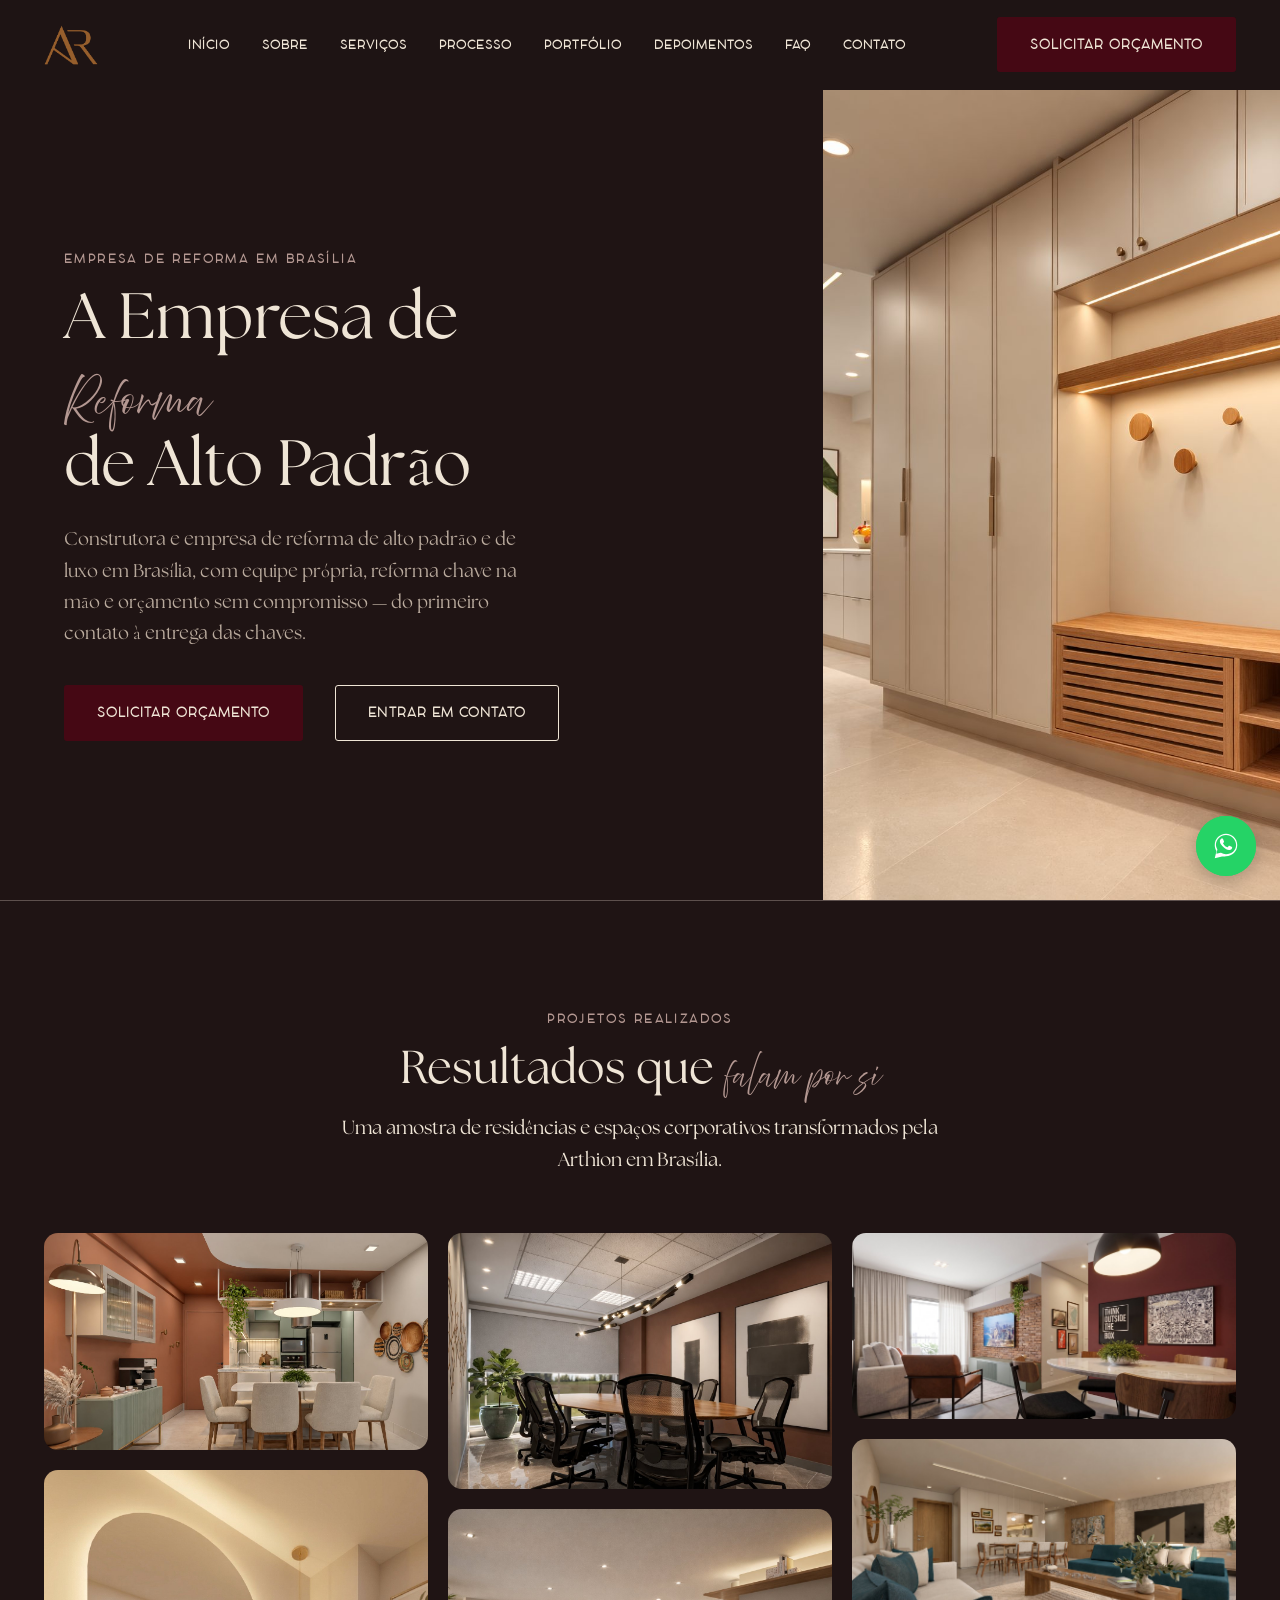
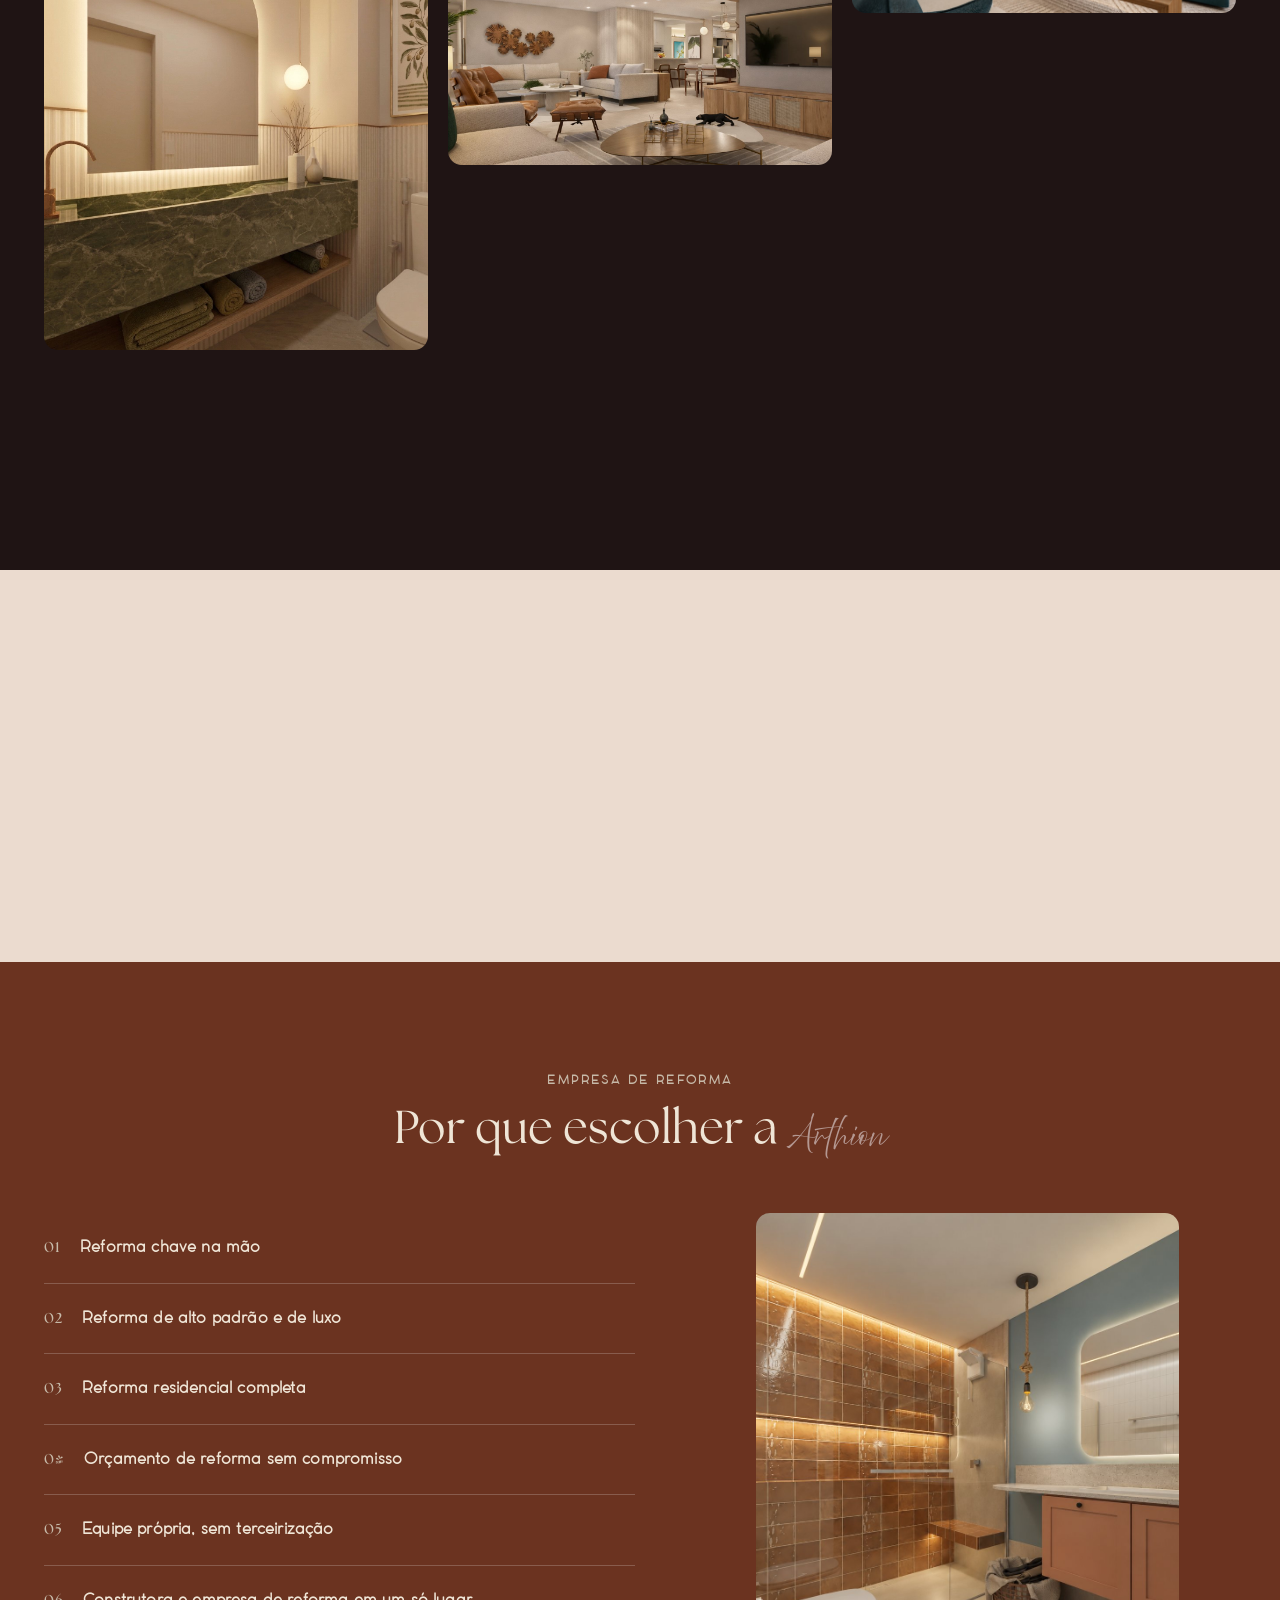
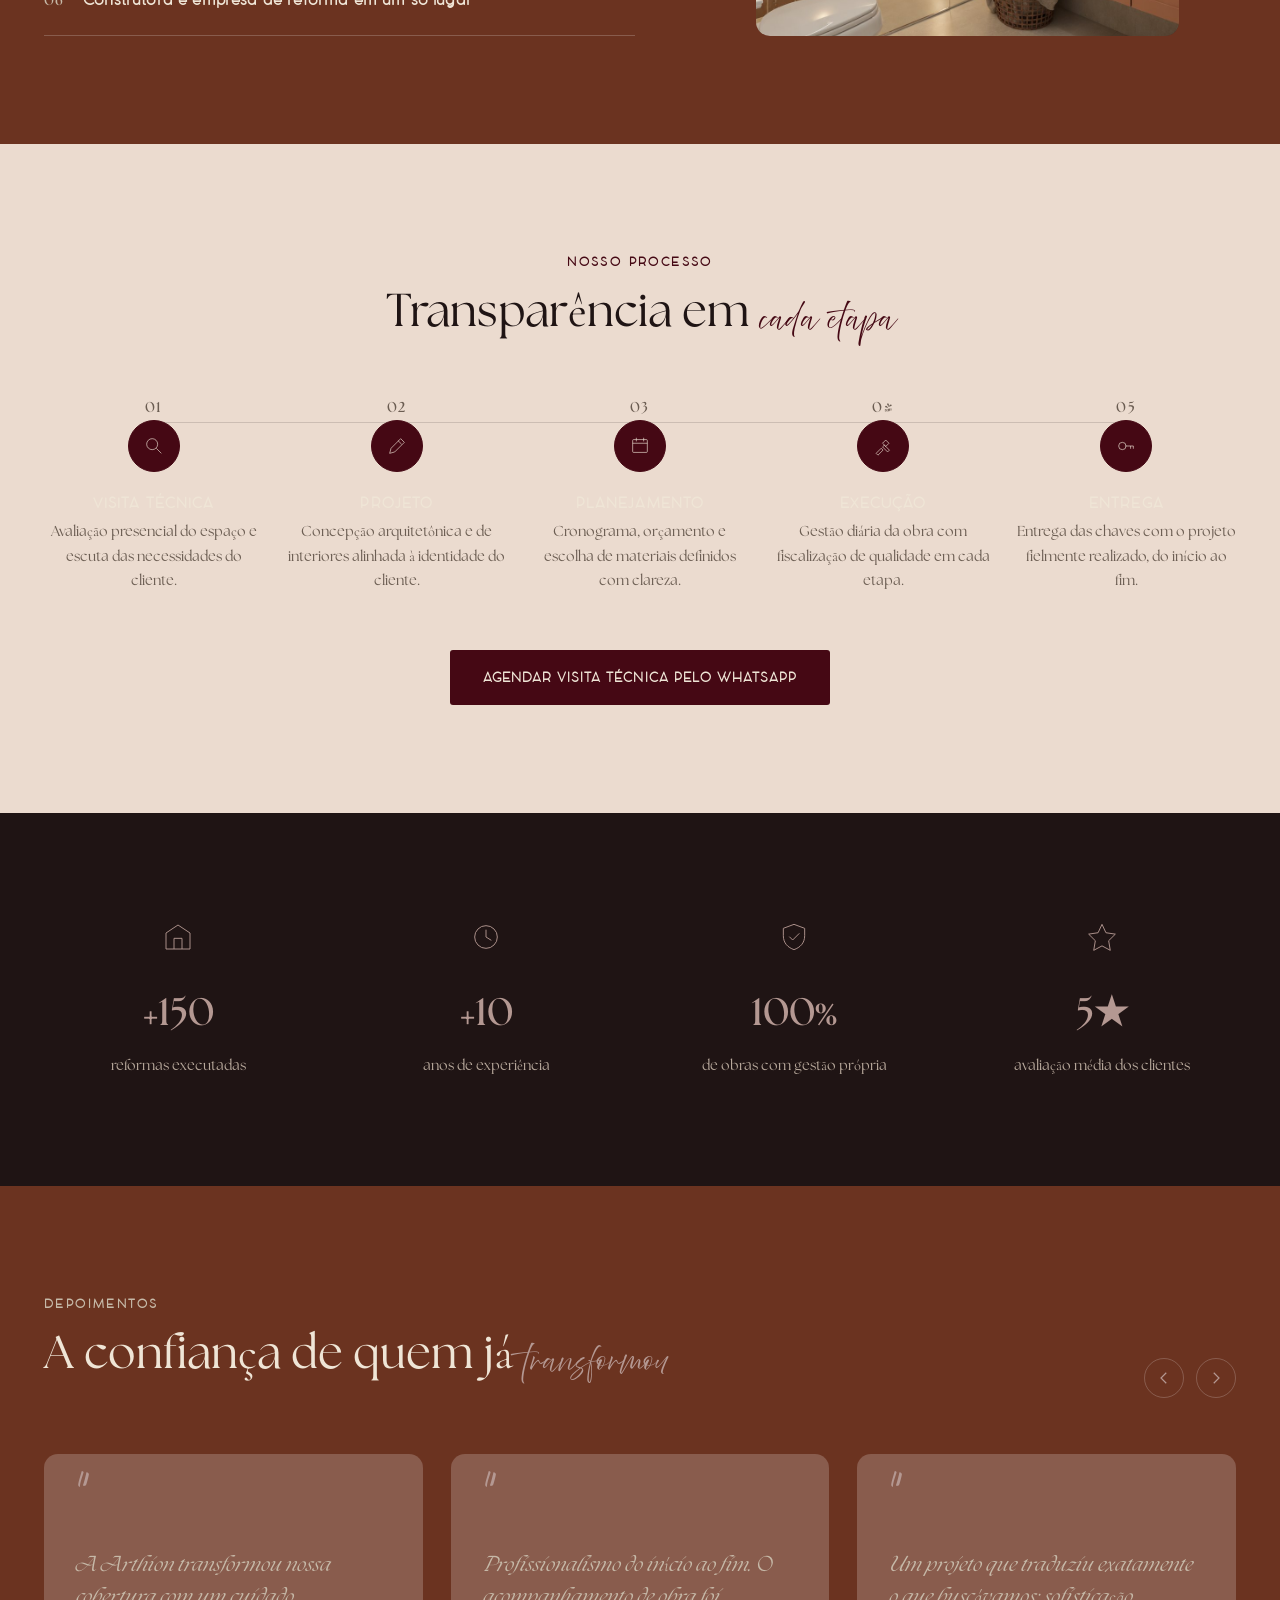
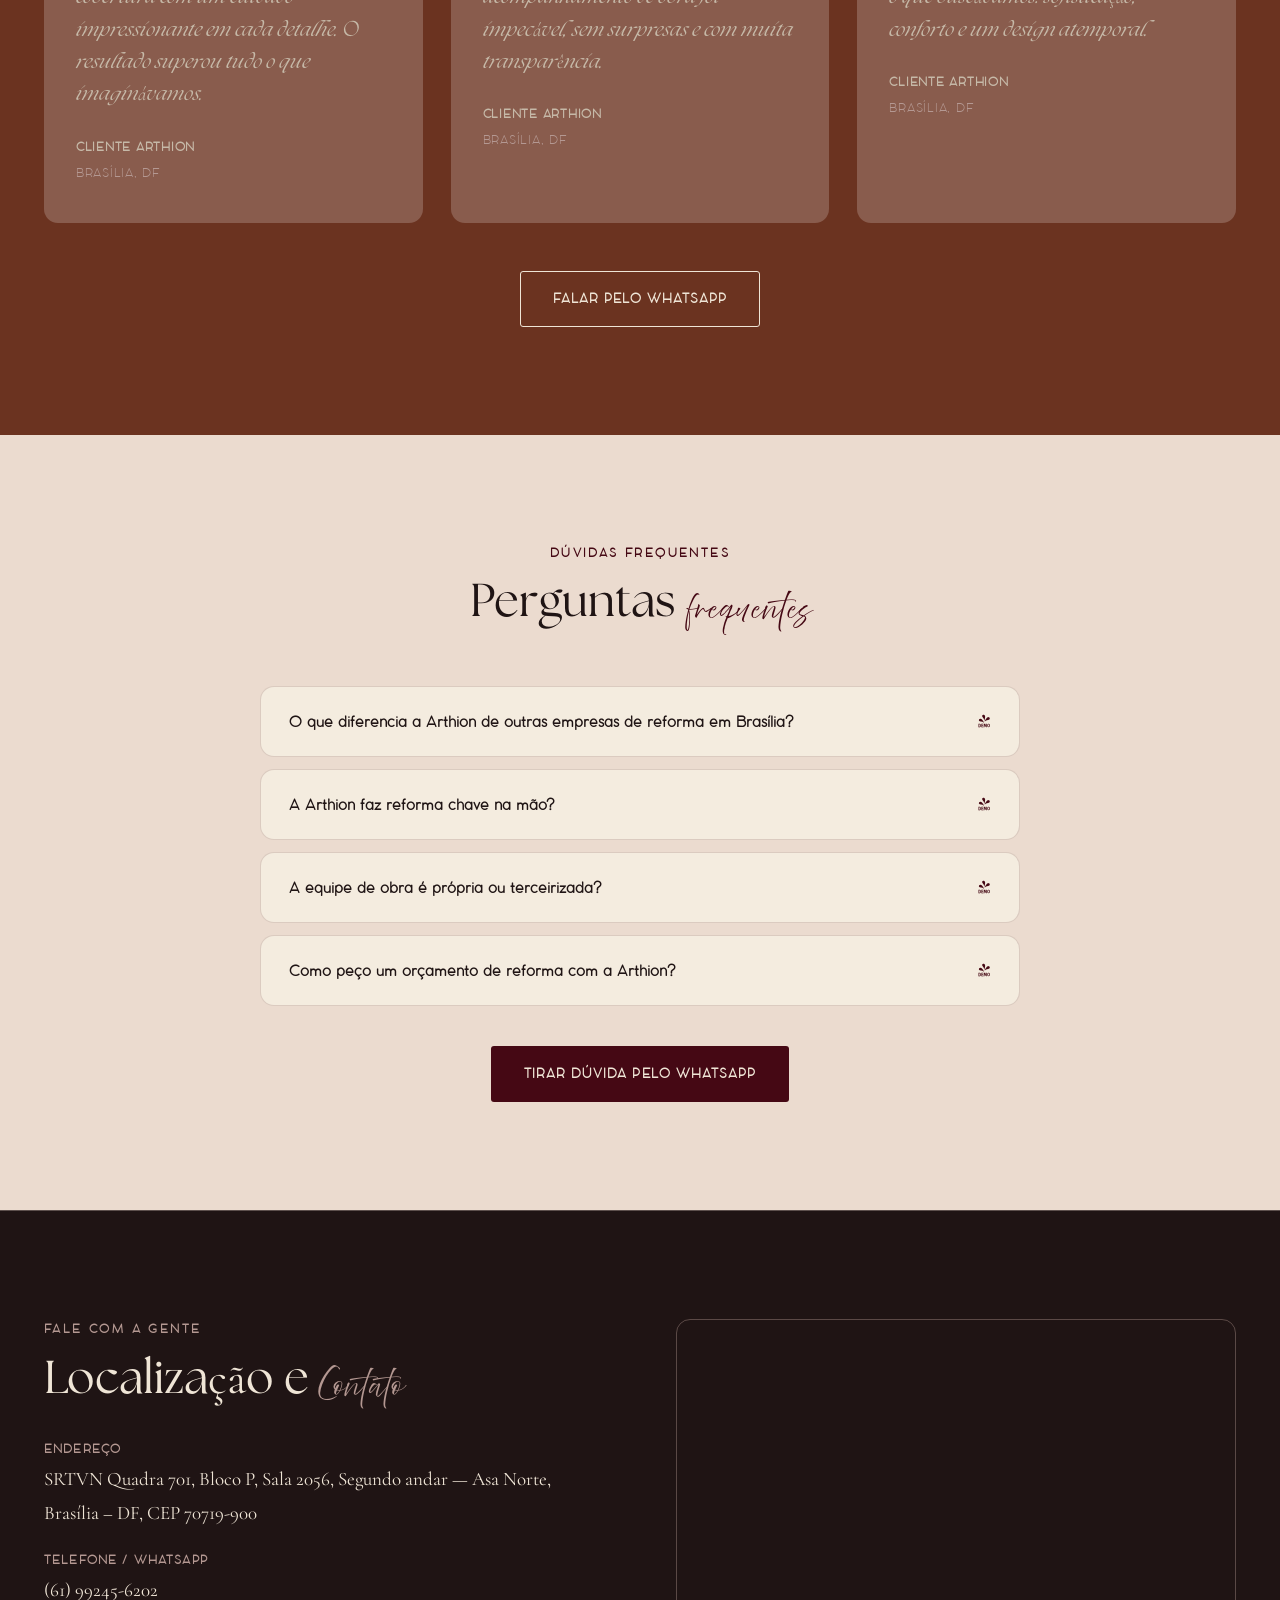
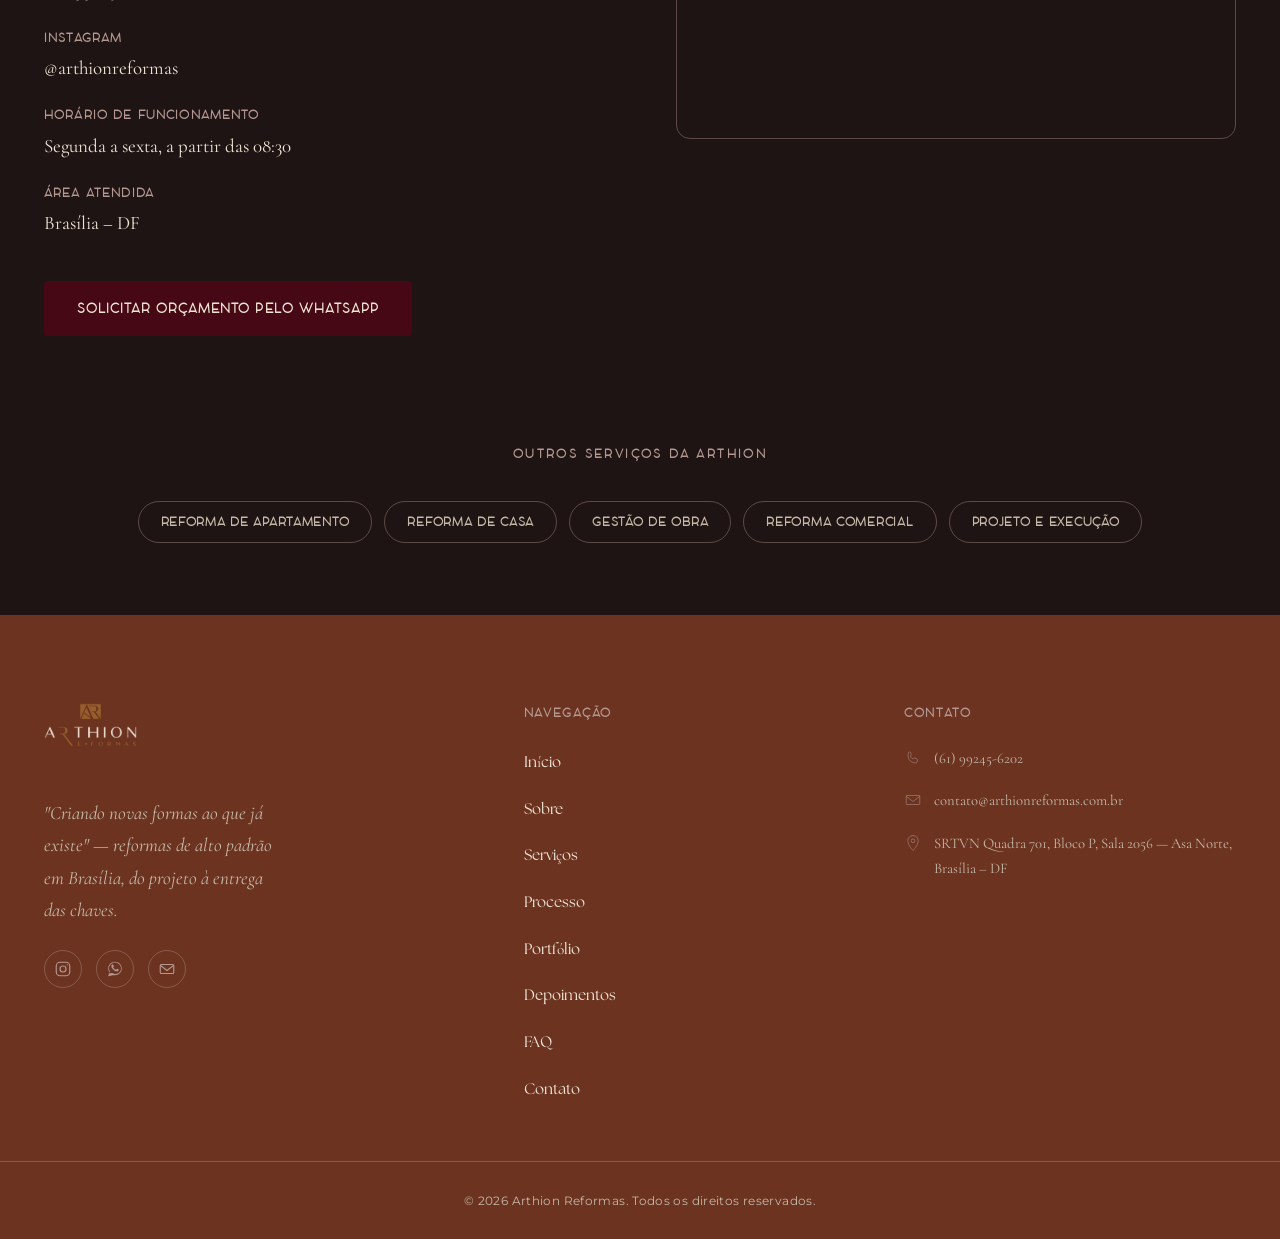
==== commit cb3b0df1: "Padroniza domínio próprio e reorganiza as landing pages de anúncio Unifica robots.txt, sitemap.xml e" ====
--- a/empresa-de-reforma.html
+++ b/empresa-de-reforma.html
@@ -36,7 +36,7 @@
 <meta property="og:description" content="Empresa de reforma de alto padrão em Brasília, com equipe própria e reforma chave na mão. Peça seu orçamento pelo WhatsApp.">
 <meta property="og:image" content="https://arthionreformas.com.br/assets/img/og-image.jpg"> <!-- SUBSTITUIR: imagem 1200x630px real -->
 <meta property="og:locale" content="pt_BR">
-<meta property="og:url" content="https://arthionreformas.com.br/empresa-de-reforma.html"> <!-- SUBSTITUIR: domínio real -->
+<meta property="og:url" content="https://arthionreformas.com.br/empresa-de-reforma.html">
 
 <!-- Twitter Card -->
 <meta name="twitter:card" content="summary_large_image">
@@ -44,7 +44,7 @@
 <meta name="twitter:description" content="Empresa de reforma de alto padrão em Brasília, com equipe própria e reforma chave na mão. Peça seu orçamento pelo WhatsApp.">
 <meta name="twitter:image" content="https://arthionreformas.com.br/assets/img/og-image.jpg"> <!-- SUBSTITUIR: mesma imagem do og:image -->
 
-<link rel="canonical" href="https://arthionreformas.com.br/empresa-de-reforma.html"> <!-- SUBSTITUIR: domínio real -->
+<link rel="canonical" href="https://arthionreformas.com.br/empresa-de-reforma.html">
 
 <link rel="icon" href="assets/logo/favicon.png" type="image/png">
 
@@ -144,7 +144,7 @@
     <div class="hero__col reveal">
       <p class="eyebrow">Empresa de reforma em Brasília</p>
       <h1 class="hero__title">A Empresa de<br><em>Reforma</em><br>de Alto Padrão</h1>
-      <p class="hero__subtitle">Reforma chave na mão, com equipe própria, cronograma definido e acabamento de alto padrão — do orçamento à entrega das chaves.</p>
+      <p class="hero__subtitle">Construtora e empresa de reforma de alto padrão e de luxo em Brasília, com equipe própria, reforma chave na mão e orçamento sem compromisso — do primeiro contato à entrega das chaves.</p>
       <div class="hero__actions">
         <a
           class="btn btn--primary"
@@ -153,11 +153,60 @@
           rel="noopener"
           onclick="gtag_report_conversion('https://wa.me/5561992456202?text=Ol%C3%A1!%20Vim%20pela%20p%C3%A1gina%20da%20Arthion%20Reformas%20e%20gostaria%20de%20solicitar%20um%20or%C3%A7amento%20de%20reforma.');"
         >Solicitar orçamento</a>
+        <a class="btn btn--outline" href="#contato">Entrar em Contato</a>
       </div>
     </div>
 
     <div class="hero__media reveal">
       <img src="assets/img/projetos/regina/05.jpg" alt="Hall de entrada com marcenaria planejada em reforma de alto padrão" width="880" height="1320" loading="eager" fetchpriority="high">
+    </div>
+  </section>
+
+  <!-- GALERIA DE PROJETOS RELACIONADOS (logo após o Hero) -->
+  <section class="section section--divider" id="galeria">
+    <div class="container">
+      <div class="section__head reveal">
+        <p class="eyebrow eyebrow--light">Projetos realizados</p>
+        <h2 class="section__title section__title--light">Resultados que <em>falam por si</em></h2>
+        <p>Uma amostra de residências e espaços corporativos transformados pela Arthion em Brasília.</p>
+      </div>
+
+      <div class="project-gallery">
+        <a class="reveal" href="assets/img/projetos/joana/01.jpg" target="_blank" rel="noopener">
+          <img src="assets/img/projetos/joana/01.jpg" alt="Cozinha e jantar integrados em apartamento reformado" width="1437" height="809" loading="lazy">
+        </a>
+
+        <a class="reveal" href="assets/img/projetos/raquel-e-gustavo/01.jpg" target="_blank" rel="noopener">
+          <img src="assets/img/projetos/raquel-e-gustavo/01.jpg" alt="Banheiro com bancada em mármore verde em residência reformada" width="1279" height="1600" loading="lazy">
+        </a>
+
+        <a class="reveal" href="assets/img/projetos/escritorio-cj/01.jpg" target="_blank" rel="noopener">
+          <img src="assets/img/projetos/escritorio-cj/01.jpg" alt="Sala de reuniões corporativa reformada pela Arthion" width="1320" height="880" loading="lazy">
+        </a>
+
+        <a class="reveal" href="assets/img/projetos/regina/01.jpg" target="_blank" rel="noopener">
+          <img src="assets/img/projetos/regina/01.jpg" alt="Sala de estar ampla em apartamento de alto padrão" width="1320" height="880" loading="lazy">
+        </a>
+
+        <a class="reveal" href="assets/img/projetos/eilinia/01.jpg" target="_blank" rel="noopener">
+          <img src="assets/img/projetos/eilinia/01.jpg" alt="Sala de estar e jantar integrados em apartamento reformado" width="1600" height="774" loading="lazy">
+        </a>
+
+        <a class="reveal" href="assets/img/projetos/luciana/01.jpg" target="_blank" rel="noopener">
+          <img src="assets/img/projetos/luciana/01.jpg" alt="Sala de estar com sofá verde em apartamento reformado" width="1600" height="723" loading="lazy">
+        </a>
+      </div>
+
+      <div class="portfolio__cta reveal">
+        <a
+          class="btn btn--primary"
+          href="https://wa.me/5561992456202?text=Ol%C3%A1!%20Vim%20pela%20p%C3%A1gina%20da%20Arthion%20Reformas%20e%20gostaria%20de%20solicitar%20um%20or%C3%A7amento%20de%20reforma."
+          target="_blank"
+          rel="noopener"
+          onclick="gtag_report_conversion('https://wa.me/5561992456202?text=Ol%C3%A1!%20Vim%20pela%20p%C3%A1gina%20da%20Arthion%20Reformas%20e%20gostaria%20de%20solicitar%20um%20or%C3%A7amento%20de%20reforma.');"
+        >Solicitar orçamento</a>
+        <a class="btn btn--outline" href="projetos.html">Ver todos os projetos</a>
+      </div>
     </div>
   </section>
 
@@ -245,47 +294,6 @@
         <div class="services__media img-placeholder reveal">
           <img src="assets/img/projetos/fabio-e-bernardo/01.jpg" alt="Banheiro colorido com marcenaria planejada, reforma assinada pela Arthion" width="964" height="1205" loading="lazy">
         </div>
-      </div>
-    </div>
-  </section>
-
-  <!-- GALERIA DE PROJETOS RELACIONADOS -->
-  <section class="section section--claro">
-    <div class="container">
-      <div class="section__head reveal">
-        <p class="eyebrow">Projetos realizados</p>
-        <h2 class="section__title">Resultados que <em>falam por si</em></h2>
-        <p>Uma amostra de residências e espaços corporativos transformados pela Arthion em Brasília.</p>
-      </div>
-
-      <div class="project-gallery">
-        <a class="reveal" href="assets/img/projetos/joana/01.jpg" target="_blank" rel="noopener">
-          <img src="assets/img/projetos/joana/01.jpg" alt="Cozinha e jantar integrados em apartamento reformado" width="1437" height="809" loading="lazy">
-        </a>
-
-        <a class="reveal" href="assets/img/projetos/raquel-e-gustavo/01.jpg" target="_blank" rel="noopener">
-          <img src="assets/img/projetos/raquel-e-gustavo/01.jpg" alt="Banheiro com bancada em mármore verde em residência reformada" width="1279" height="1600" loading="lazy">
-        </a>
-
-        <a class="reveal" href="assets/img/projetos/escritorio-cj/01.jpg" target="_blank" rel="noopener">
-          <img src="assets/img/projetos/escritorio-cj/01.jpg" alt="Sala de reuniões corporativa reformada pela Arthion" width="1320" height="880" loading="lazy">
-        </a>
-
-        <a class="reveal" href="assets/img/projetos/regina/01.jpg" target="_blank" rel="noopener">
-          <img src="assets/img/projetos/regina/01.jpg" alt="Sala de estar ampla em apartamento de alto padrão" width="1320" height="880" loading="lazy">
-        </a>
-
-        <a class="reveal" href="assets/img/projetos/eilinia/01.jpg" target="_blank" rel="noopener">
-          <img src="assets/img/projetos/eilinia/01.jpg" alt="Sala de estar e jantar integrados em apartamento reformado" width="1600" height="774" loading="lazy">
-        </a>
-
-        <a class="reveal" href="assets/img/projetos/luciana/01.jpg" target="_blank" rel="noopener">
-          <img src="assets/img/projetos/luciana/01.jpg" alt="Sala de estar com sofá verde em apartamento reformado" width="1600" height="723" loading="lazy">
-        </a>
-      </div>
-
-      <div class="portfolio__cta reveal">
-        <a class="btn btn--outline" href="projetos.html">Ver todos os projetos</a>
       </div>
     </div>
   </section>
--- a/css/style.min.css
+++ b/css/style.min.css
@@ -1 +1 @@
-@font-face{font-family:'The Seasons';src:url('../fonts/the-seasons/TheSeasons-Regular.woff2') format('woff2');font-weight:400;font-style:normal;font-display:swap}@font-face{font-family:'The Seasons';src:url('../fonts/the-seasons/TheSeasons-Italic.woff2') format('woff2');font-weight:400;font-style:italic;font-display:swap}@font-face{font-family:'The Seasons';src:url('../fonts/the-seasons/TheSeasons-Light.woff2') format('woff2');font-weight:300;font-style:normal;font-display:swap}@font-face{font-family:'The Seasons';src:url('../fonts/the-seasons/TheSeasons-LightItalic.woff2') format('woff2');font-weight:300;font-style:italic;font-display:swap}@font-face{font-family:'The Seasons';src:url('../fonts/the-seasons/TheSeasons-Bold.woff2') format('woff2');font-weight:700;font-style:normal;font-display:swap}@font-face{font-family:'The Seasons';src:url('../fonts/the-seasons/TheSeasons-BoldItalic.woff2') format('woff2');font-weight:700;font-style:italic;font-display:swap}@font-face{font-family:'Cocomat Pro';src:url('../fonts/cocomat-pro/CocomatPro-UltraLight.woff2') format('woff2');font-weight:200;font-style:normal;font-display:swap}@font-face{font-family:'Cocomat Pro';src:url('../fonts/cocomat-pro/CocomatPro-Light.woff2') format('woff2');font-weight:300;font-style:normal;font-display:swap}@font-face{font-family:'Above the Beyond Script';src:url('../fonts/above-the-beyond-script/AboveTheBeyond-Script.woff2') format('woff2');font-weight:400;font-style:normal;font-display:swap}:root{--cor-creme:#EFE5D6;--cor-creme-claro:#F4ECDF;--cor-cafe:#1f1414;--cor-cafe-card:#6b3320;--cor-cafe-elevado:color-mix(in srgb, var(--cor-cafe-card) 80%, white 20%);--cor-cobre:#450814;--cor-cobre-claro:color-mix(in srgb, var(--cor-cobre) 35%, var(--texto-claro) 65%);--cor-cobre-hover:color-mix(in srgb, var(--cor-cobre) 85%, black 15%);--texto-escuro:#1f1414;--texto-claro:#EFE5D6;--texto-suave-escuro:#B8A99C;--texto-suave-claro:#C6B9A8;--borda-sutil:rgba(180, 152, 146, 0.4);--divisor-secao:rgba(235, 219, 207, 0.3);--whatsapp-green:#25D366;--font-title:'The Seasons','Cormorant Garamond',serif;--font-subtitle:'Cocomat Pro','Montserrat',sans-serif;--font-body:'The Seasons','Cormorant Garamond',serif;--font-detail:'Above the Beyond Script','Alex Brush',cursive;--container-w:1240px;--header-h:90px;--radius-sm:3px;--radius-md:14px;--ease:0.25s ease}*,::after,::before{box-sizing:border-box}html{scroll-behavior:smooth}body{margin:0;background:var(--cor-cafe);color:var(--texto-claro);font-family:var(--font-body);font-size:19px;line-height:1.7;-webkit-font-smoothing:antialiased}img{max-width:100%;display:block}h1,h2,h3{font-family:var(--font-title);font-weight:400;color:var(--texto-claro);line-height:1.15;margin:0 0 1rem}p{margin:0 0 1rem}a{color:inherit;text-decoration:none}ul{list-style:none;margin:0;padding:0}button{font:inherit;cursor:pointer}.container{max-width:var(--container-w);margin:0 auto;padding:0 24px}section[id]{scroll-margin-top:var(--header-h)}.eyebrow{display:block;font-family:var(--font-subtitle);font-size:.75rem;font-weight:600;letter-spacing:.2em;text-transform:uppercase;color:var(--cor-cobre-claro);margin:0 0 .9rem}.eyebrow--light{color:var(--cor-cobre-claro)}.section__title{font-size:clamp(2rem, 3.6vw, 3rem)}.section__title--light{color:var(--texto-claro)}.hero__title em,.section__title em{font-family:var(--font-detail);font-size:.55em;font-style:normal;color:var(--cor-cobre-claro)}.section{padding:108px 0}.section--divider{border-top:1px solid var(--divisor-secao)}.section--dark{background:var(--cor-cafe-card);color:var(--texto-claro)}.section--dark p{color:var(--texto-suave-claro)}.section--claro,.section--dark.section--claro{background:#ebdbcf;color:var(--texto-escuro)}.section--claro .icon{color:var(--cor-cobre)}.section--claro h1,.section--claro h2,.section--claro h3{color:var(--texto-escuro)}.section--claro .eyebrow,.section--claro .hero__title em,.section--claro .section__title em{color:var(--cor-cobre)}.section--claro .differential h3{color:var(--texto-escuro)}.section--claro .differential p,.section--claro .process-step p{color:#6b5d52}.section--claro .process-step__number{color:#6b5d52}.section--claro .process-step__circle{background:var(--cor-cobre);border-color:var(--cor-cobre)}.section--claro .process-step__circle .icon{color:var(--texto-claro)}.section--claro .process::before{background:rgba(31,20,20,.15)}.section__head{max-width:640px;margin:0 auto 56px;text-align:center}.section__head--split{display:flex;align-items:flex-end;justify-content:space-between;gap:24px;text-align:left;max-width:none;margin:0 0 56px}.skip-link{position:absolute;left:-9999px;top:0;background:var(--cor-cafe);color:var(--texto-claro);padding:12px 20px;z-index:999}.skip-link:focus{left:16px;top:16px}a:focus-visible,button:focus-visible{outline:2px solid var(--cor-cobre-claro);outline-offset:3px}.btn{display:inline-block;padding:16px 32px;font-family:var(--font-subtitle);font-size:.8rem;font-weight:600;letter-spacing:.08em;text-transform:uppercase;border:1px solid transparent;border-radius:var(--radius-sm);transition:background var(--ease),color var(--ease),border-color var(--ease)}.btn--primary{background:var(--cor-cobre);color:var(--cor-creme)}.btn--primary:hover{background:var(--cor-cobre-hover)}.btn--outline{background:0 0;border-color:var(--texto-claro);color:var(--texto-claro)}.btn--outline:hover{background:var(--texto-claro);color:var(--texto-escuro)}.link-arrow{display:inline-flex;align-items:center;gap:8px;font-family:var(--font-subtitle);font-size:.8rem;font-weight:600;letter-spacing:.08em;text-transform:uppercase;color:var(--cor-cobre-claro);white-space:nowrap;transition:gap var(--ease),color var(--ease)}.link-arrow:hover{gap:12px;color:var(--texto-claro)}.img-placeholder{position:relative;overflow:hidden;background:color-mix(in srgb,var(--cor-cobre) 30%,var(--cor-cafe-card));border-radius:var(--radius-md)}.img-placeholder img{position:absolute;inset:0;width:100%;height:100%;object-fit:cover}.img-placeholder__label{position:absolute;inset:0;display:flex;align-items:center;justify-content:center;text-align:center;padding:1.5rem;font-family:var(--font-subtitle);font-size:.75rem;letter-spacing:.08em;text-transform:uppercase;color:var(--texto-claro)}.icon{color:var(--cor-cobre-claro);stroke-width:1.4}.header{position:fixed;top:0;left:0;right:0;z-index:100;height:var(--header-h);background:rgba(31,20,20,.9);border-bottom:1px solid transparent;transition:background var(--ease),border-color var(--ease),backdrop-filter var(--ease)}.header.is-scrolled{background:rgba(31,20,20,.96);backdrop-filter:blur(10px);border-bottom-color:var(--borda-sutil)}.header__inner{height:100%;display:flex;align-items:center;justify-content:space-between;gap:24px}.header__logo img{height:40px;width:auto}.nav__list{display:flex;gap:32px}.nav__link{font-family:var(--font-subtitle);font-size:.78rem;font-weight:600;letter-spacing:.08em;text-transform:uppercase;padding:4px 0;border-bottom:1px solid transparent;transition:border-color var(--ease),color var(--ease)}.nav__link:hover{color:var(--cor-cobre-claro);border-bottom-color:var(--cor-cobre)}.header__cta{flex-shrink:0}.hamburger{display:none;flex-direction:column;justify-content:center;gap:5px;width:40px;height:40px;background:0 0;border:none;padding:0}.hamburger span{display:block;height:1px;background:var(--texto-claro);transition:transform var(--ease),opacity var(--ease)}.hamburger[aria-expanded=true] span:first-child{transform:translateY(6px) rotate(45deg)}.hamburger[aria-expanded=true] span:nth-child(2){opacity:0}.hamburger[aria-expanded=true] span:nth-child(3){transform:translateY(-6px) rotate(-45deg)}.hero{display:grid;grid-template-columns:1.8fr 1fr;min-height:100vh;padding-top:var(--header-h)}.hero__col{display:flex;flex-direction:column;justify-content:center;padding:64px 5vw}.hero__title{font-size:clamp(2.6rem, 5vw, 4rem);margin-bottom:1.25rem}.hero__subtitle{max-width:460px;color:var(--texto-suave-escuro);font-size:1.15rem;margin-bottom:2.25rem}.hero__actions{display:flex;align-items:center;flex-wrap:wrap;gap:32px}.hero__media{position:relative;overflow:hidden}.hero__media img{width:100%;height:100%;object-fit:cover}.differentials{display:grid;grid-template-columns:repeat(4,1fr);gap:40px}.differential{text-align:left}.differential .icon{width:36px;height:36px;margin-bottom:1.5rem}.differential h3{font-family:var(--font-subtitle);font-size:.95rem;font-weight:600;letter-spacing:.08em;text-transform:uppercase;color:var(--texto-claro);margin-bottom:.6rem}.differential p{font-size:.95rem;margin:0}.about{display:grid;grid-template-columns:0.85fr 1.15fr;gap:72px;align-items:center}.services-grid{display:grid;grid-template-columns:1.1fr 1fr;gap:64px;align-items:stretch}.services{display:flex;flex-direction:column}.service{display:flex;align-items:baseline;gap:20px;padding:22px 0;border-bottom:1px solid var(--borda-sutil)}.service__number{font-family:var(--font-title);font-weight:700;font-size:.9rem;letter-spacing:.04em;color:var(--cor-cobre-claro);margin:0;flex-shrink:0}.service h3{font-family:var(--font-subtitle);font-size:1.02rem;font-weight:600;letter-spacing:.01em;line-height:1.4;color:var(--texto-claro);margin:0}.services__media{aspect-ratio:1/1;height:100%;width:auto;justify-self:center}.services__cta{margin-top:56px;text-align:center}.process{position:relative;display:grid;grid-template-columns:repeat(5,1fr);gap:24px}.process::before{content:'';position:absolute;top:26px;left:10%;right:10%;height:1px;background:var(--borda-sutil)}.process-step{position:relative;text-align:center;padding-top:0}.process-step__number{font-family:var(--font-title);font-size:.8rem;font-weight:700;letter-spacing:.1em;color:var(--texto-suave-escuro);margin-bottom:.9rem}.process-step__circle{position:relative;z-index:1;width:52px;height:52px;margin:0 auto 1.5rem;display:flex;align-items:center;justify-content:center;border-radius:50%;background:var(--cor-cafe-card);border:1px solid var(--borda-sutil)}.process-step__circle .icon{width:22px;height:22px}.process-step h3{font-family:var(--font-subtitle);font-size:.85rem;font-weight:600;letter-spacing:.08em;text-transform:uppercase;color:var(--texto-claro);margin-bottom:.5rem}.process-step p{font-size:.9rem;color:var(--texto-suave-escuro);margin:0}.process__cta{margin-top:56px;text-align:center}.portfolio{display:grid;grid-template-columns:repeat(4,1fr);gap:28px}.portfolio-item{display:block;margin:0}.portfolio-item .img-placeholder{cursor:pointer}.portfolio-item .img-placeholder img{transition:transform .5s ease}.portfolio-item:hover .img-placeholder img{transform:scale(1.05)}.portfolio-item__overlay{position:absolute;inset:0;display:flex;align-items:flex-end;padding:20px;background:linear-gradient(180deg,transparent 50%,rgba(42,29,24,.9) 100%);color:var(--texto-claro);font-family:var(--font-subtitle);font-size:.85rem;letter-spacing:.04em;opacity:0;transition:opacity var(--ease)}.portfolio-item:hover .portfolio-item__overlay{opacity:1}.portfolio-item__name{margin:.9rem 0 0;font-family:var(--font-subtitle);font-size:.78rem;font-weight:600;letter-spacing:.06em;text-transform:uppercase;color:var(--texto-suave-claro);transition:color var(--ease)}.portfolio-item:hover .portfolio-item__name{color:var(--texto-claro)}.portfolio__cta{margin-top:56px;text-align:center}.page-banner{padding:calc(var(--header-h) + 72px) 0 72px;background:var(--cor-cafe-card);text-align:center}.page-banner .eyebrow{text-align:center}.page-banner__title{max-width:760px;margin:0 auto}.page-banner__subtitle{max-width:620px;margin:0 auto;color:var(--texto-suave-claro);font-size:1.05rem}.project-jumplinks{display:flex;flex-wrap:wrap;justify-content:center;gap:12px;margin-top:36px}.project-jumplinks a{font-family:var(--font-subtitle);font-size:.75rem;font-weight:600;letter-spacing:.06em;text-transform:uppercase;padding:10px 22px;border:1px solid var(--borda-sutil);border-radius:999px;color:var(--texto-suave-claro);transition:background var(--ease),color var(--ease),border-color var(--ease)}.project-jumplinks a:hover{background:var(--cor-cobre);border-color:var(--cor-cobre);color:var(--cor-creme)}.project-block__head{max-width:720px;margin:0 auto 40px;text-align:center}.project-block__desc{color:var(--texto-suave-claro);font-size:1.05rem}.section--claro .project-block__desc{color:#6b5d52}.project-gallery{columns:3;column-gap:20px}.project-gallery a{display:block;margin-bottom:20px;break-inside:avoid;border-radius:var(--radius-md);overflow:hidden}.project-gallery img{width:100%;height:auto;display:block;transition:transform .5s ease}.project-gallery a:hover img{transform:scale(1.03)}.project-back{text-align:center}.stats{display:grid;grid-template-columns:repeat(4,1fr);gap:40px;text-align:center}.stat .icon{width:32px;height:32px;margin-bottom:1rem}.stat__number{display:block;font-family:var(--font-title);font-size:clamp(2rem, 3vw, 2.6rem);font-weight:700;color:var(--cor-cobre-claro);margin-bottom:.5rem}.stat__number .num-symbol{font-family:'Cormorant Garamond',serif}.stat p{font-size:.9rem;color:var(--texto-suave-escuro);margin:0}.testimonials-nav{display:flex;gap:12px}.testimonials-nav__btn{display:flex;align-items:center;justify-content:center;width:40px;height:40px;border-radius:50%;border:1px solid var(--borda-sutil);color:var(--cor-cobre-claro);background:0 0;transition:background var(--ease),border-color var(--ease)}.testimonials-nav__btn:hover{background:var(--cor-cafe-elevado);border-color:var(--cor-cobre)}.testimonials{display:flex;gap:28px;overflow-x:auto;scroll-snap-type:x mandatory;scrollbar-width:none}.testimonials::-webkit-scrollbar{display:none}.testimonials__cta{margin-top:48px;text-align:center}.testimonial{flex:0 0 calc((100% - 56px)/ 3);scroll-snap-align:start;margin:0;padding:40px 32px;background:var(--cor-cafe-elevado);border-radius:var(--radius-md)}.testimonial__mark{font-family:var(--font-detail);font-size:3rem;line-height:1;color:var(--cor-cobre-claro);margin-bottom:.5rem;display:block}.testimonial__quote{font-style:italic;color:var(--texto-claro)}.testimonial__author{margin-top:1.5rem;font-family:var(--font-subtitle);font-size:.78rem;font-weight:600;letter-spacing:.06em;text-transform:uppercase;color:var(--texto-suave-claro)}.testimonial__author span{display:block;margin-top:.3rem;font-weight:500;color:var(--cor-cobre-claro)}.faq-list{max-width:760px;margin:0 auto;display:flex;flex-direction:column;gap:12px}.faq-item{background:var(--cor-creme-claro);border:1px solid var(--borda-sutil);border-radius:var(--radius-md);padding:0 28px}.faq-item__question{list-style:none;cursor:pointer;padding:22px 0;display:flex;align-items:center;justify-content:space-between;gap:16px;font-family:var(--font-subtitle);font-weight:600;font-size:.92rem;color:var(--texto-escuro)}.faq-item__question::-webkit-details-marker{display:none}.faq-item__question::after{content:'+';flex-shrink:0;font-family:var(--font-body);font-size:1.5rem;line-height:1;color:var(--cor-cobre);transition:transform var(--ease)}.faq-item[open] .faq-item__question::after{transform:rotate(45deg)}.faq-item__answer{margin:0 0 24px;color:#6b5d52;line-height:1.65}.faq__cta{text-align:center;margin-top:40px}.contact{display:grid;grid-template-columns:1fr 1fr;gap:72px;align-items:start}.contact__list{margin:2rem 0 2.5rem;display:flex;flex-direction:column;gap:1.25rem}.contact__list span{font-family:'Cormorant Garamond',serif}.contact__list strong{display:block;font-family:var(--font-subtitle);font-size:.72rem;font-weight:600;letter-spacing:.1em;text-transform:uppercase;color:var(--cor-cobre-claro);margin-bottom:.3rem}.contact__map{aspect-ratio:4/3;border-radius:var(--radius-md);overflow:hidden;border:1px solid var(--borda-sutil)}.footer{background:var(--cor-cafe-card);color:var(--texto-claro);padding:88px 0 0}.footer__grid{display:grid;grid-template-columns:1.3fr 1fr 1fr;gap:48px;padding-bottom:56px}.footer__logo{display:block;position:relative;z-index:2;height:74px;overflow:visible;margin-bottom:1.25rem}.footer__logo img{height:44px;width:auto}.footer__desc{font-family:'Cormorant Garamond',serif;font-style:italic;color:var(--texto-suave-claro);max-width:30ch}.footer__social{display:flex;gap:14px;margin-top:1.5rem}.footer__social a{display:flex;align-items:center;justify-content:center;width:38px;height:38px;border-radius:50%;border:1px solid var(--borda-sutil);color:var(--cor-cobre-claro);transition:background var(--ease),color var(--ease)}.footer__social a:hover{background:var(--cor-cobre);color:var(--cor-creme)}.footer__heading{font-family:var(--font-subtitle);font-size:.75rem;font-weight:600;letter-spacing:.14em;text-transform:uppercase;color:var(--cor-cobre-claro);margin-bottom:1.4rem}.footer__nav-list{display:flex;flex-direction:column;gap:.9rem}.footer__nav-list a{font-size:.95rem;color:var(--texto-claro);transition:color var(--ease)}.footer__nav-list a:hover{color:var(--cor-cobre-claro)}.footer__contact-list{display:flex;flex-direction:column;gap:1.1rem}.footer__contact-list li{display:flex;align-items:flex-start;gap:12px;font-size:.92rem;color:var(--texto-suave-claro)}.footer__contact-list li span{font-family:'Cormorant Garamond',serif}.footer__contact-list .icon{width:18px;height:18px;flex-shrink:0;margin-top:3px}.footer__rule{height:1px;background:var(--borda-sutil)}.footer__copy{text-align:center;font-family:Montserrat,sans-serif;font-size:.78rem;letter-spacing:.03em;color:var(--texto-suave-claro);padding:28px 0;margin:0}.whatsapp-float{position:fixed;right:24px;bottom:24px;z-index:200;width:60px;height:60px;border-radius:50%;background:var(--whatsapp-green);color:#fff;display:flex;align-items:center;justify-content:center;box-shadow:0 6px 20px rgba(0,0,0,.25);transition:transform var(--ease)}.whatsapp-float:hover{transform:scale(1.06)}.whatsapp-float::before{content:'';position:absolute;inset:0;border-radius:50%;background:var(--whatsapp-green);animation:pulse 2.4s ease-out infinite;z-index:-1}@keyframes pulse{0%{transform:scale(1);opacity:.55}100%{transform:scale(1.9);opacity:0}}.reveal{opacity:0;transform:translateY(24px);transition:opacity .7s ease,transform .7s ease}.reveal.is-visible{opacity:1;transform:translateY(0)}@media (prefers-reduced-motion:reduce){html{scroll-behavior:auto}.reveal{opacity:1;transform:none;transition:none}.whatsapp-float::before{animation:none}.portfolio-item .img-placeholder img{transition:none}}@media (max-width:1100px){.differentials{grid-template-columns:repeat(2,1fr);gap:40px 32px}.process{grid-template-columns:repeat(5,1fr);gap:16px}.stats{grid-template-columns:repeat(2,1fr);gap:40px 24px}.footer__grid{grid-template-columns:1fr 1fr;gap:40px}}@media (max-width:900px){.nav{display:none}.header__cta{display:none}.hamburger{display:flex}.nav.is-open{display:block;position:fixed;top:var(--header-h);left:0;right:0;background:var(--cor-cafe-card);border-top:1px solid var(--borda-sutil);border-bottom:1px solid var(--borda-sutil);padding:24px}.nav.is-open .nav__list{flex-direction:column;gap:20px;text-align:center}.hero{grid-template-columns:1fr;min-height:auto}.hero__col{padding:56px 6vw}.hero__media{min-height:360px}.about,.contact{grid-template-columns:1fr;gap:40px}.process{grid-template-columns:1fr;gap:40px}.process::before{top:0;bottom:0;left:26px;right:auto;width:1px;height:auto}.process-step{text-align:left;padding-left:76px}.process-step__circle{position:absolute;left:0;top:0;margin:0}.portfolio{grid-template-columns:repeat(2,1fr);gap:20px}.project-gallery{columns:2}.testimonial{flex:0 0 86%}.section__head--split{flex-direction:column;align-items:flex-start;gap:16px}}@media (max-width:560px){body{font-size:17px}.section{padding:80px 0}.differentials{grid-template-columns:1fr}.services-grid{grid-template-columns:1fr;gap:32px}.stats{grid-template-columns:1fr 1fr}.project-gallery{columns:1}.footer__grid{grid-template-columns:1fr}.btn{padding:14px 26px;font-size:.76rem}.whatsapp-float{width:54px;height:54px;right:16px;bottom:16px}}@media (min-width:1600px){.container{max-width:1400px}body{font-size:20px}}+@font-face{font-family:'The Seasons';src:url('../fonts/the-seasons/TheSeasons-Regular.woff2') format('woff2');font-weight:400;font-style:normal;font-display:swap}@font-face{font-family:'The Seasons';src:url('../fonts/the-seasons/TheSeasons-Italic.woff2') format('woff2');font-weight:400;font-style:italic;font-display:swap}@font-face{font-family:'The Seasons';src:url('../fonts/the-seasons/TheSeasons-Light.woff2') format('woff2');font-weight:300;font-style:normal;font-display:swap}@font-face{font-family:'The Seasons';src:url('../fonts/the-seasons/TheSeasons-LightItalic.woff2') format('woff2');font-weight:300;font-style:italic;font-display:swap}@font-face{font-family:'The Seasons';src:url('../fonts/the-seasons/TheSeasons-Bold.woff2') format('woff2');font-weight:700;font-style:normal;font-display:swap}@font-face{font-family:'The Seasons';src:url('../fonts/the-seasons/TheSeasons-BoldItalic.woff2') format('woff2');font-weight:700;font-style:italic;font-display:swap}@font-face{font-family:'Cocomat Pro';src:url('../fonts/cocomat-pro/CocomatPro-UltraLight.woff2') format('woff2');font-weight:200;font-style:normal;font-display:swap}@font-face{font-family:'Cocomat Pro';src:url('../fonts/cocomat-pro/CocomatPro-Light.woff2') format('woff2');font-weight:300;font-style:normal;font-display:swap}@font-face{font-family:'Above the Beyond Script';src:url('../fonts/above-the-beyond-script/AboveTheBeyond-Script.woff2') format('woff2');font-weight:400;font-style:normal;font-display:swap}:root{--cor-creme:#EFE5D6;--cor-creme-claro:#F4ECDF;--cor-cafe:#1f1414;--cor-cafe-card:#6b3320;--cor-cafe-elevado:color-mix(in srgb, var(--cor-cafe-card) 80%, white 20%);--cor-cobre:#450814;--cor-cobre-claro:color-mix(in srgb, var(--cor-cobre) 35%, var(--texto-claro) 65%);--cor-cobre-hover:color-mix(in srgb, var(--cor-cobre) 85%, black 15%);--texto-escuro:#1f1414;--texto-claro:#EFE5D6;--texto-suave-escuro:#B8A99C;--texto-suave-claro:#C6B9A8;--borda-sutil:rgba(180, 152, 146, 0.4);--divisor-secao:rgba(235, 219, 207, 0.3);--whatsapp-green:#25D366;--font-title:'The Seasons','Cormorant Garamond',serif;--font-subtitle:'Cocomat Pro','Montserrat',sans-serif;--font-body:'The Seasons','Cormorant Garamond',serif;--font-detail:'Above the Beyond Script','Alex Brush',cursive;--container-w:1240px;--header-h:90px;--radius-sm:3px;--radius-md:14px;--ease:0.25s ease}*,::after,::before{box-sizing:border-box}html{scroll-behavior:smooth}body{margin:0;background:var(--cor-cafe);color:var(--texto-claro);font-family:var(--font-body);font-size:19px;line-height:1.7;-webkit-font-smoothing:antialiased}img{max-width:100%;display:block}h1,h2,h3{font-family:var(--font-title);font-weight:400;color:var(--texto-claro);line-height:1.15;margin:0 0 1rem}p{margin:0 0 1rem}a{color:inherit;text-decoration:none}ul{list-style:none;margin:0;padding:0}button{font:inherit;cursor:pointer}.container{max-width:var(--container-w);margin:0 auto;padding:0 24px}section[id]{scroll-margin-top:var(--header-h)}.eyebrow{display:block;font-family:var(--font-subtitle);font-size:.75rem;font-weight:600;letter-spacing:.2em;text-transform:uppercase;color:var(--cor-cobre-claro);margin:0 0 .9rem}.eyebrow--light{color:var(--cor-cobre-claro)}.section__title{font-size:clamp(2rem, 3.6vw, 3rem)}.section__title--light{color:var(--texto-claro)}.hero__title em,.section__title em{font-family:var(--font-detail);font-size:.55em;font-style:normal;color:var(--cor-cobre-claro)}.section{padding:108px 0}.section--divider{border-top:1px solid var(--divisor-secao)}.section--dark{background:var(--cor-cafe-card);color:var(--texto-claro)}.section--dark p{color:var(--texto-suave-claro)}.section--claro,.section--dark.section--claro{background:#ebdbcf;color:var(--texto-escuro)}.section--claro .icon{color:var(--cor-cobre)}.section--claro h1,.section--claro h2,.section--claro h3{color:var(--texto-escuro)}.section--claro .eyebrow,.section--claro .hero__title em,.section--claro .section__title em{color:var(--cor-cobre)}.section--claro .differential h3{color:var(--texto-escuro)}.section--claro .differential p,.section--claro .process-step p{color:#6b5d52}.section--claro .process-step__number{color:#6b5d52}.section--claro .process-step__circle{background:var(--cor-cobre);border-color:var(--cor-cobre)}.section--claro .process-step__circle .icon{color:var(--texto-claro)}.section--claro .process::before{background:rgba(31,20,20,.15)}.section__head{max-width:640px;margin:0 auto 56px;text-align:center}.section__head--split{display:flex;align-items:flex-end;justify-content:space-between;gap:24px;text-align:left;max-width:none;margin:0 0 56px}.skip-link{position:absolute;left:-9999px;top:0;background:var(--cor-cafe);color:var(--texto-claro);padding:12px 20px;z-index:999}.skip-link:focus{left:16px;top:16px}a:focus-visible,button:focus-visible{outline:2px solid var(--cor-cobre-claro);outline-offset:3px}.btn{display:inline-block;padding:16px 32px;font-family:var(--font-subtitle);font-size:.8rem;font-weight:600;letter-spacing:.08em;text-transform:uppercase;border:1px solid transparent;border-radius:var(--radius-sm);transition:background var(--ease),color var(--ease),border-color var(--ease)}.btn--primary{background:var(--cor-cobre);color:var(--cor-creme)}.btn--primary:hover{background:var(--cor-cobre-hover)}.btn--outline{background:0 0;border-color:var(--texto-claro);color:var(--texto-claro)}.btn--outline:hover{background:var(--texto-claro);color:var(--texto-escuro)}.link-arrow{display:inline-flex;align-items:center;gap:8px;font-family:var(--font-subtitle);font-size:.8rem;font-weight:600;letter-spacing:.08em;text-transform:uppercase;color:var(--cor-cobre-claro);white-space:nowrap;transition:gap var(--ease),color var(--ease)}.link-arrow:hover{gap:12px;color:var(--texto-claro)}.img-placeholder{position:relative;overflow:hidden;background:color-mix(in srgb,var(--cor-cobre) 30%,var(--cor-cafe-card));border-radius:var(--radius-md)}.img-placeholder img{position:absolute;inset:0;width:100%;height:100%;object-fit:cover}.img-placeholder__label{position:absolute;inset:0;display:flex;align-items:center;justify-content:center;text-align:center;padding:1.5rem;font-family:var(--font-subtitle);font-size:.75rem;letter-spacing:.08em;text-transform:uppercase;color:var(--texto-claro)}.icon{color:var(--cor-cobre-claro);stroke-width:1.4}.header{position:fixed;top:0;left:0;right:0;z-index:100;height:var(--header-h);background:rgba(31,20,20,.9);border-bottom:1px solid transparent;transition:background var(--ease),border-color var(--ease),backdrop-filter var(--ease)}.header.is-scrolled{background:rgba(31,20,20,.96);backdrop-filter:blur(10px);border-bottom-color:var(--borda-sutil)}.header__inner{height:100%;display:flex;align-items:center;justify-content:space-between;gap:24px}.header__logo img{height:40px;width:auto}.nav__list{display:flex;gap:32px}.nav__link{font-family:var(--font-subtitle);font-size:.78rem;font-weight:600;letter-spacing:.08em;text-transform:uppercase;padding:4px 0;border-bottom:1px solid transparent;transition:border-color var(--ease),color var(--ease)}.nav__link:hover{color:var(--cor-cobre-claro);border-bottom-color:var(--cor-cobre)}.header__cta{flex-shrink:0}.hamburger{display:none;flex-direction:column;justify-content:center;gap:5px;width:40px;height:40px;background:0 0;border:none;padding:0}.hamburger span{display:block;height:1px;background:var(--texto-claro);transition:transform var(--ease),opacity var(--ease)}.hamburger[aria-expanded=true] span:first-child{transform:translateY(6px) rotate(45deg)}.hamburger[aria-expanded=true] span:nth-child(2){opacity:0}.hamburger[aria-expanded=true] span:nth-child(3){transform:translateY(-6px) rotate(-45deg)}.hero{display:grid;grid-template-columns:1.8fr 1fr;min-height:100vh;padding-top:var(--header-h)}.hero__col{display:flex;flex-direction:column;justify-content:center;padding:64px 5vw}.hero__title{font-size:clamp(2.6rem, 5vw, 4rem);margin-bottom:1.25rem}.hero__subtitle{max-width:460px;color:var(--texto-suave-escuro);font-size:1.15rem;margin-bottom:2.25rem}.hero__actions{display:flex;align-items:center;flex-wrap:wrap;gap:32px}.hero__media{position:relative;overflow:hidden}.hero__media img{width:100%;height:100%;object-fit:cover}.differentials{display:grid;grid-template-columns:repeat(4,1fr);gap:40px}.differential{text-align:left}.differential .icon{width:36px;height:36px;margin-bottom:1.5rem}.differential h3{font-family:var(--font-subtitle);font-size:.95rem;font-weight:600;letter-spacing:.08em;text-transform:uppercase;color:var(--texto-claro);margin-bottom:.6rem}.differential p{font-size:.95rem;margin:0}.about{display:grid;grid-template-columns:0.85fr 1.15fr;gap:72px;align-items:center}.services-grid{display:grid;grid-template-columns:1.1fr 1fr;gap:64px;align-items:stretch}.services{display:flex;flex-direction:column}.service{display:flex;align-items:baseline;gap:20px;padding:22px 0;border-bottom:1px solid var(--borda-sutil)}.service__number{font-family:var(--font-title);font-weight:700;font-size:.9rem;letter-spacing:.04em;color:var(--cor-cobre-claro);margin:0;flex-shrink:0}.service h3{font-family:var(--font-subtitle);font-size:1.02rem;font-weight:600;letter-spacing:.01em;line-height:1.4;color:var(--texto-claro);margin:0}.services__media{aspect-ratio:1/1;height:100%;width:auto;justify-self:center}.services__cta{margin-top:56px;text-align:center}.process{position:relative;display:grid;grid-template-columns:repeat(5,1fr);gap:24px}.process::before{content:'';position:absolute;top:26px;left:10%;right:10%;height:1px;background:var(--borda-sutil)}.process-step{position:relative;text-align:center;padding-top:0}.process-step__number{font-family:var(--font-title);font-size:.8rem;font-weight:700;letter-spacing:.1em;color:var(--texto-suave-escuro);margin-bottom:.9rem}.process-step__circle{position:relative;z-index:1;width:52px;height:52px;margin:0 auto 1.5rem;display:flex;align-items:center;justify-content:center;border-radius:50%;background:var(--cor-cafe-card);border:1px solid var(--borda-sutil)}.process-step__circle .icon{width:22px;height:22px}.process-step h3{font-family:var(--font-subtitle);font-size:.85rem;font-weight:600;letter-spacing:.08em;text-transform:uppercase;color:var(--texto-claro);margin-bottom:.5rem}.process-step p{font-size:.9rem;color:var(--texto-suave-escuro);margin:0}.process__cta{margin-top:56px;text-align:center}.portfolio{display:grid;grid-template-columns:repeat(4,1fr);gap:28px}.portfolio-item{display:block;margin:0}.portfolio-item .img-placeholder{cursor:pointer}.portfolio-item .img-placeholder img{transition:transform .5s ease}.portfolio-item:hover .img-placeholder img{transform:scale(1.05)}.portfolio-item__overlay{position:absolute;inset:0;display:flex;align-items:flex-end;padding:20px;background:linear-gradient(180deg,transparent 50%,rgba(42,29,24,.9) 100%);color:var(--texto-claro);font-family:var(--font-subtitle);font-size:.85rem;letter-spacing:.04em;opacity:0;transition:opacity var(--ease)}.portfolio-item:hover .portfolio-item__overlay{opacity:1}.portfolio-item__name{margin:.9rem 0 0;font-family:var(--font-subtitle);font-size:.78rem;font-weight:600;letter-spacing:.06em;text-transform:uppercase;color:var(--texto-suave-claro);transition:color var(--ease)}.portfolio-item:hover .portfolio-item__name{color:var(--texto-claro)}.portfolio__cta{margin-top:56px;display:flex;justify-content:center;flex-wrap:wrap;gap:20px}.page-banner{padding:calc(var(--header-h) + 72px) 0 72px;background:var(--cor-cafe-card);text-align:center}.page-banner .eyebrow{text-align:center}.page-banner__title{max-width:760px;margin:0 auto}.page-banner__subtitle{max-width:620px;margin:0 auto;color:var(--texto-suave-claro);font-size:1.05rem}.project-jumplinks{display:flex;flex-wrap:wrap;justify-content:center;gap:12px;margin-top:36px}.project-jumplinks a{font-family:var(--font-subtitle);font-size:.75rem;font-weight:600;letter-spacing:.06em;text-transform:uppercase;padding:10px 22px;border:1px solid var(--borda-sutil);border-radius:999px;color:var(--texto-suave-claro);transition:background var(--ease),color var(--ease),border-color var(--ease)}.project-jumplinks a:hover{background:var(--cor-cobre);border-color:var(--cor-cobre);color:var(--cor-creme)}.project-block__head{max-width:720px;margin:0 auto 40px;text-align:center}.project-block__desc{color:var(--texto-suave-claro);font-size:1.05rem}.section--claro .project-block__desc{color:#6b5d52}.project-gallery{columns:3;column-gap:20px}.project-gallery a{display:block;margin-bottom:20px;break-inside:avoid;border-radius:var(--radius-md);overflow:hidden}.project-gallery img{width:100%;height:auto;display:block;transition:transform .5s ease}.project-gallery a:hover img{transform:scale(1.03)}.project-back{text-align:center}.stats{display:grid;grid-template-columns:repeat(4,1fr);gap:40px;text-align:center}.stat .icon{width:32px;height:32px;margin-bottom:1rem}.stat__number{display:block;font-family:var(--font-title);font-size:clamp(2rem, 3vw, 2.6rem);font-weight:700;color:var(--cor-cobre-claro);margin-bottom:.5rem}.stat__number .num-symbol{font-family:'Cormorant Garamond',serif}.stat p{font-size:.9rem;color:var(--texto-suave-escuro);margin:0}.testimonials-nav{display:flex;gap:12px}.testimonials-nav__btn{display:flex;align-items:center;justify-content:center;width:40px;height:40px;border-radius:50%;border:1px solid var(--borda-sutil);color:var(--cor-cobre-claro);background:0 0;transition:background var(--ease),border-color var(--ease)}.testimonials-nav__btn:hover{background:var(--cor-cafe-elevado);border-color:var(--cor-cobre)}.testimonials{display:flex;gap:28px;overflow-x:auto;scroll-snap-type:x mandatory;scrollbar-width:none}.testimonials::-webkit-scrollbar{display:none}.testimonials__cta{margin-top:48px;text-align:center}.testimonial{flex:0 0 calc((100% - 56px)/ 3);scroll-snap-align:start;margin:0;padding:40px 32px;background:var(--cor-cafe-elevado);border-radius:var(--radius-md)}.testimonial__mark{font-family:var(--font-detail);font-size:3rem;line-height:1;color:var(--cor-cobre-claro);margin-bottom:.5rem;display:block}.testimonial__quote{font-style:italic;color:var(--texto-claro)}.testimonial__author{margin-top:1.5rem;font-family:var(--font-subtitle);font-size:.78rem;font-weight:600;letter-spacing:.06em;text-transform:uppercase;color:var(--texto-suave-claro)}.testimonial__author span{display:block;margin-top:.3rem;font-weight:500;color:var(--cor-cobre-claro)}.faq-list{max-width:760px;margin:0 auto;display:flex;flex-direction:column;gap:12px}.faq-item{background:var(--cor-creme-claro);border:1px solid var(--borda-sutil);border-radius:var(--radius-md);padding:0 28px}.faq-item__question{list-style:none;cursor:pointer;padding:22px 0;display:flex;align-items:center;justify-content:space-between;gap:16px;font-family:var(--font-subtitle);font-weight:600;font-size:.92rem;color:var(--texto-escuro)}.faq-item__question::-webkit-details-marker{display:none}.faq-item__question::after{content:'+';flex-shrink:0;font-family:var(--font-body);font-size:1.5rem;line-height:1;color:var(--cor-cobre);transition:transform var(--ease)}.faq-item[open] .faq-item__question::after{transform:rotate(45deg)}.faq-item__answer{margin:0 0 24px;color:#6b5d52;line-height:1.65}.faq__cta{text-align:center;margin-top:40px}.contact{display:grid;grid-template-columns:1fr 1fr;gap:72px;align-items:start}.contact__list{margin:2rem 0 2.5rem;display:flex;flex-direction:column;gap:1.25rem}.contact__list span{font-family:'Cormorant Garamond',serif}.contact__list strong{display:block;font-family:var(--font-subtitle);font-size:.72rem;font-weight:600;letter-spacing:.1em;text-transform:uppercase;color:var(--cor-cobre-claro);margin-bottom:.3rem}.contact__map{aspect-ratio:4/3;border-radius:var(--radius-md);overflow:hidden;border:1px solid var(--borda-sutil)}.footer{background:var(--cor-cafe-card);color:var(--texto-claro);padding:88px 0 0}.footer__grid{display:grid;grid-template-columns:1.3fr 1fr 1fr;gap:48px;padding-bottom:56px}.footer__logo{display:block;position:relative;z-index:2;height:74px;overflow:visible;margin-bottom:1.25rem}.footer__logo img{height:44px;width:auto}.footer__desc{font-family:'Cormorant Garamond',serif;font-style:italic;color:var(--texto-suave-claro);max-width:30ch}.footer__social{display:flex;gap:14px;margin-top:1.5rem}.footer__social a{display:flex;align-items:center;justify-content:center;width:38px;height:38px;border-radius:50%;border:1px solid var(--borda-sutil);color:var(--cor-cobre-claro);transition:background var(--ease),color var(--ease)}.footer__social a:hover{background:var(--cor-cobre);color:var(--cor-creme)}.footer__heading{font-family:var(--font-subtitle);font-size:.75rem;font-weight:600;letter-spacing:.14em;text-transform:uppercase;color:var(--cor-cobre-claro);margin-bottom:1.4rem}.footer__nav-list{display:flex;flex-direction:column;gap:.9rem}.footer__nav-list a{font-size:.95rem;color:var(--texto-claro);transition:color var(--ease)}.footer__nav-list a:hover{color:var(--cor-cobre-claro)}.footer__contact-list{display:flex;flex-direction:column;gap:1.1rem}.footer__contact-list li{display:flex;align-items:flex-start;gap:12px;font-size:.92rem;color:var(--texto-suave-claro)}.footer__contact-list li span{font-family:'Cormorant Garamond',serif}.footer__contact-list .icon{width:18px;height:18px;flex-shrink:0;margin-top:3px}.footer__rule{height:1px;background:var(--borda-sutil)}.footer__copy{text-align:center;font-family:Montserrat,sans-serif;font-size:.78rem;letter-spacing:.03em;color:var(--texto-suave-claro);padding:28px 0;margin:0}.whatsapp-float{position:fixed;right:24px;bottom:24px;z-index:200;width:60px;height:60px;border-radius:50%;background:var(--whatsapp-green);color:#fff;display:flex;align-items:center;justify-content:center;box-shadow:0 6px 20px rgba(0,0,0,.25);transition:transform var(--ease)}.whatsapp-float:hover{transform:scale(1.06)}.whatsapp-float::before{content:'';position:absolute;inset:0;border-radius:50%;background:var(--whatsapp-green);animation:pulse 2.4s ease-out infinite;z-index:-1}@keyframes pulse{0%{transform:scale(1);opacity:.55}100%{transform:scale(1.9);opacity:0}}.reveal{opacity:0;transform:translateY(24px);transition:opacity .7s ease,transform .7s ease}.reveal.is-visible{opacity:1;transform:translateY(0)}@media (prefers-reduced-motion:reduce){html{scroll-behavior:auto}.reveal{opacity:1;transform:none;transition:none}.whatsapp-float::before{animation:none}.portfolio-item .img-placeholder img{transition:none}}@media (max-width:1100px){.differentials{grid-template-columns:repeat(2,1fr);gap:40px 32px}.process{grid-template-columns:repeat(5,1fr);gap:16px}.stats{grid-template-columns:repeat(2,1fr);gap:40px 24px}.footer__grid{grid-template-columns:1fr 1fr;gap:40px}}@media (max-width:900px){.nav{display:none}.header__cta{display:none}.hamburger{display:flex}.nav.is-open{display:block;position:fixed;top:var(--header-h);left:0;right:0;background:var(--cor-cafe-card);border-top:1px solid var(--borda-sutil);border-bottom:1px solid var(--borda-sutil);padding:24px}.nav.is-open .nav__list{flex-direction:column;gap:20px;text-align:center}.hero{grid-template-columns:1fr;min-height:auto}.hero__col{padding:56px 6vw}.hero__media{min-height:360px}.about,.contact{grid-template-columns:1fr;gap:40px}.process{grid-template-columns:1fr;gap:40px}.process::before{top:0;bottom:0;left:26px;right:auto;width:1px;height:auto}.process-step{text-align:left;padding-left:76px}.process-step__circle{position:absolute;left:0;top:0;margin:0}.portfolio{grid-template-columns:repeat(2,1fr);gap:20px}.project-gallery{columns:2}.testimonial{flex:0 0 86%}.section__head--split{flex-direction:column;align-items:flex-start;gap:16px}}@media (max-width:560px){body{font-size:17px}.section{padding:80px 0}.differentials{grid-template-columns:1fr}.services-grid{grid-template-columns:1fr;gap:32px}.stats{grid-template-columns:1fr 1fr}.project-gallery{columns:1}.footer__grid{grid-template-columns:1fr}.btn{padding:14px 26px;font-size:.76rem}.whatsapp-float{width:54px;height:54px;right:16px;bottom:16px}}@media (min-width:1600px){.container{max-width:1400px}body{font-size:20px}}
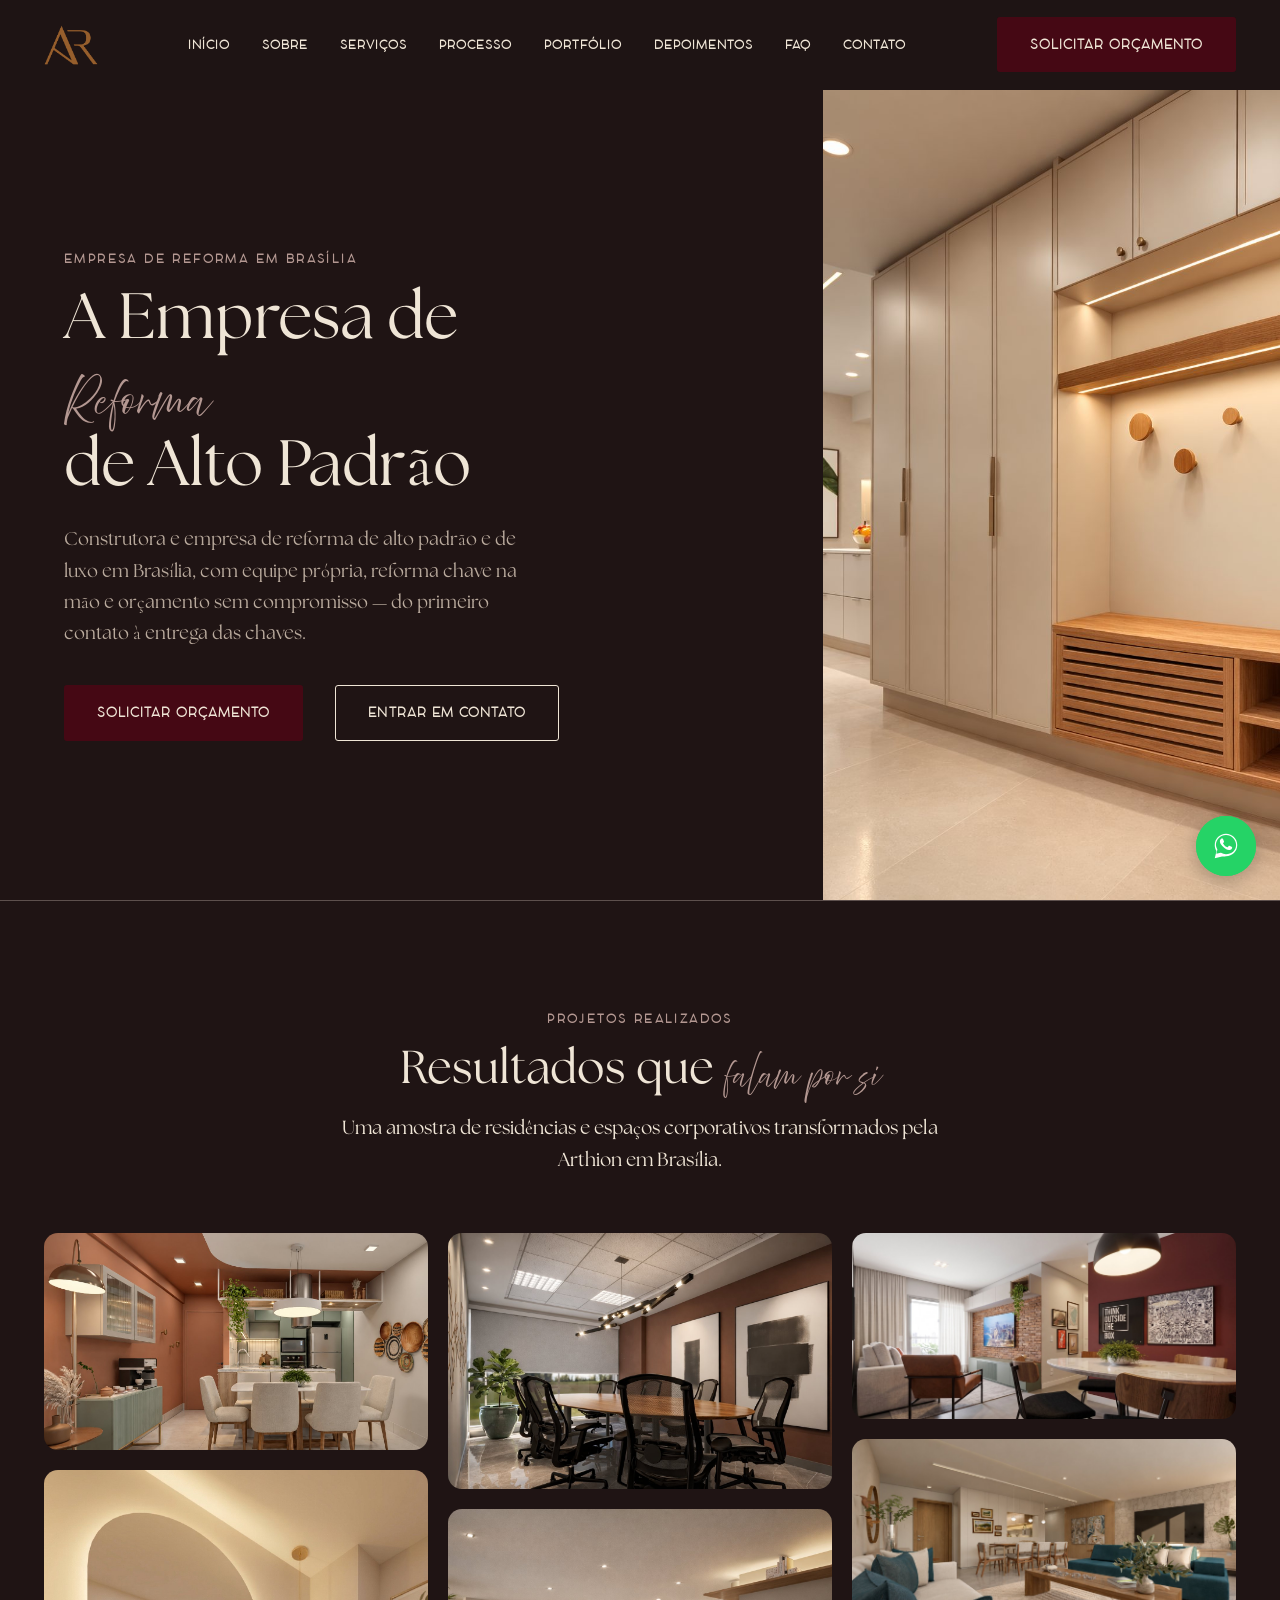
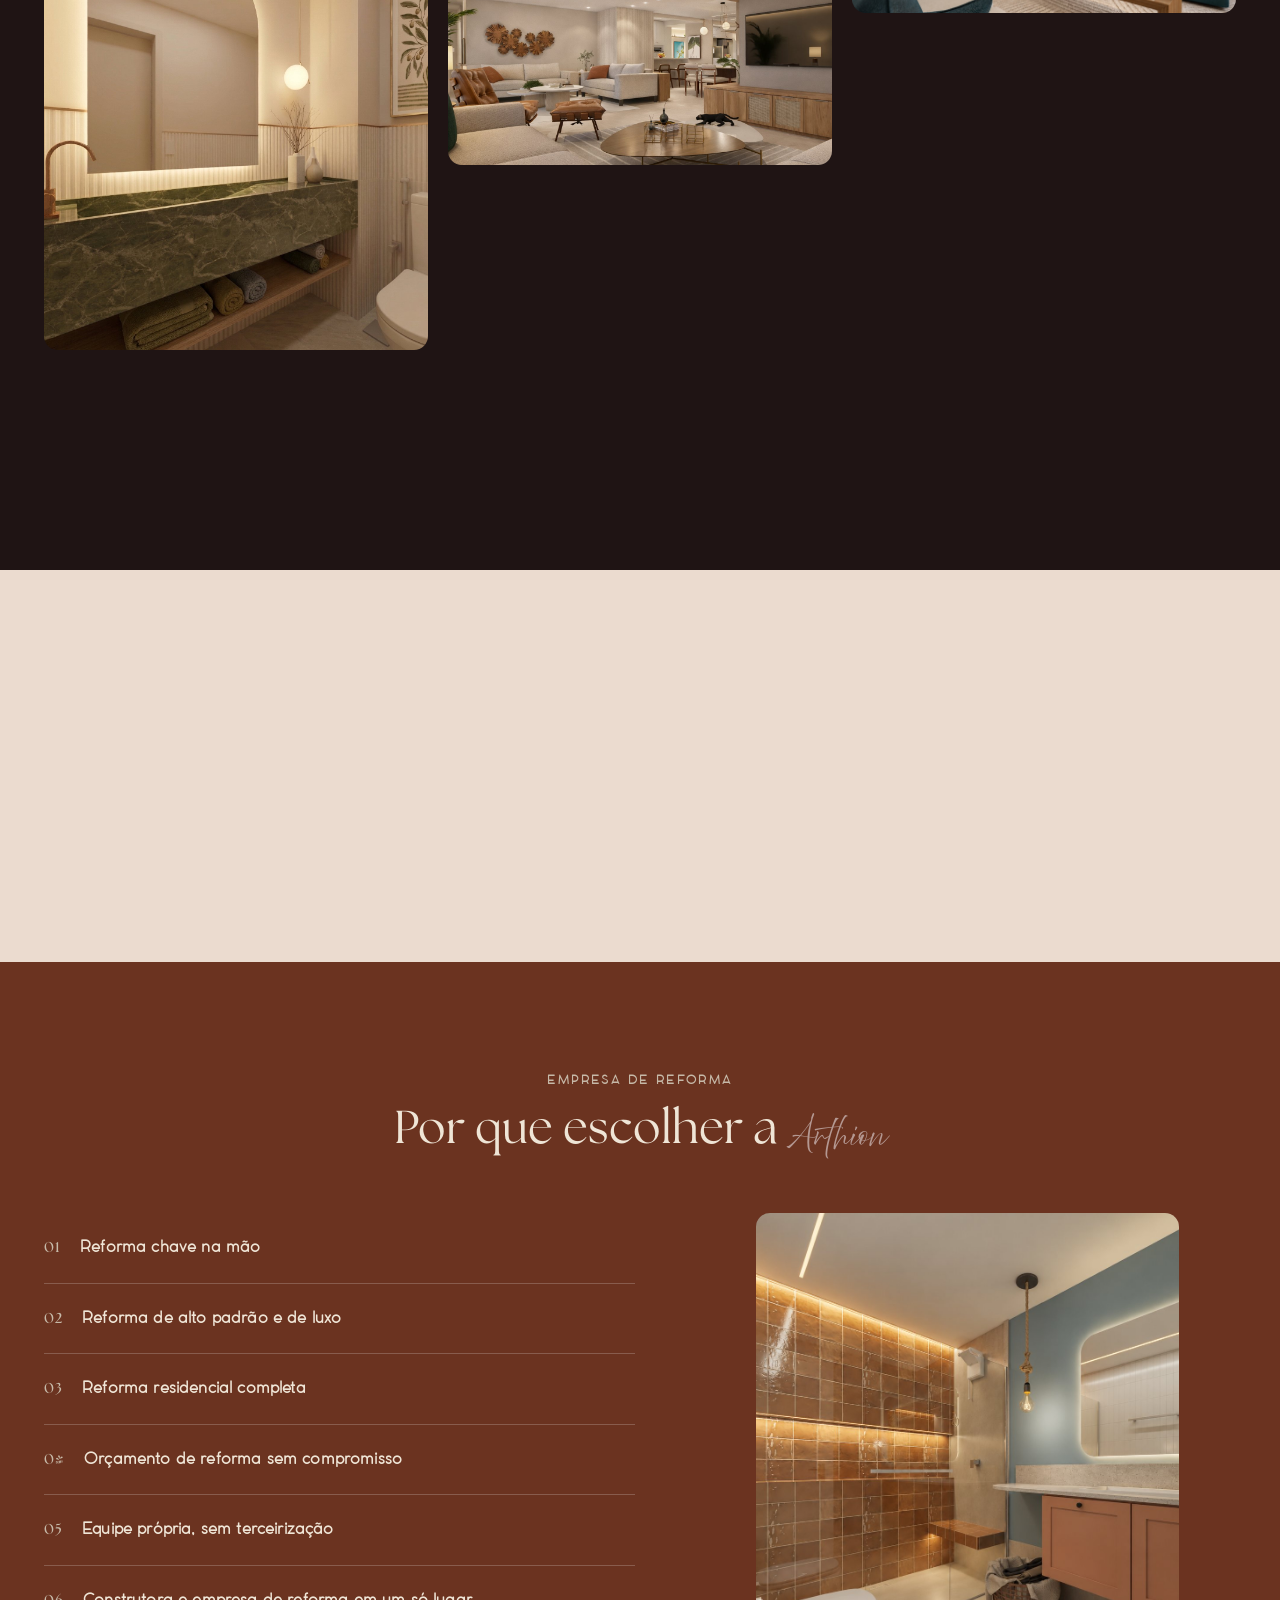
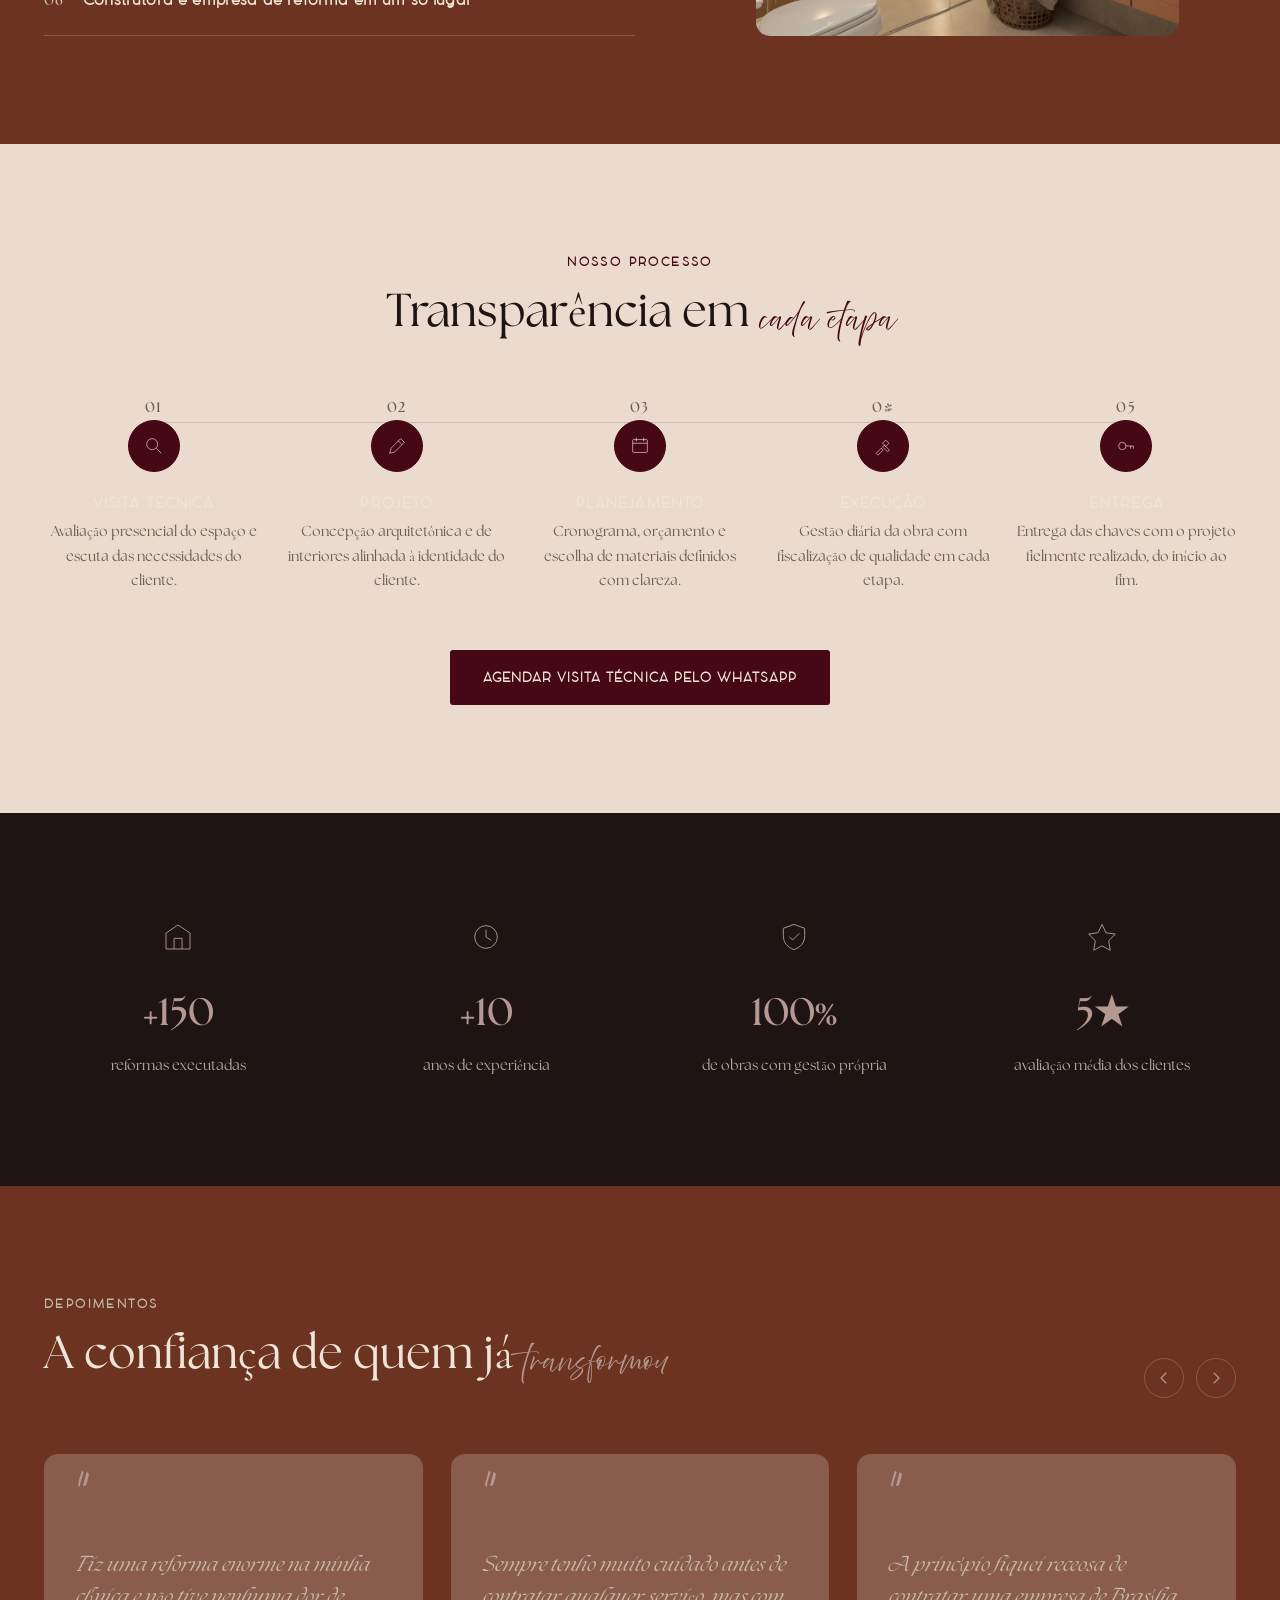
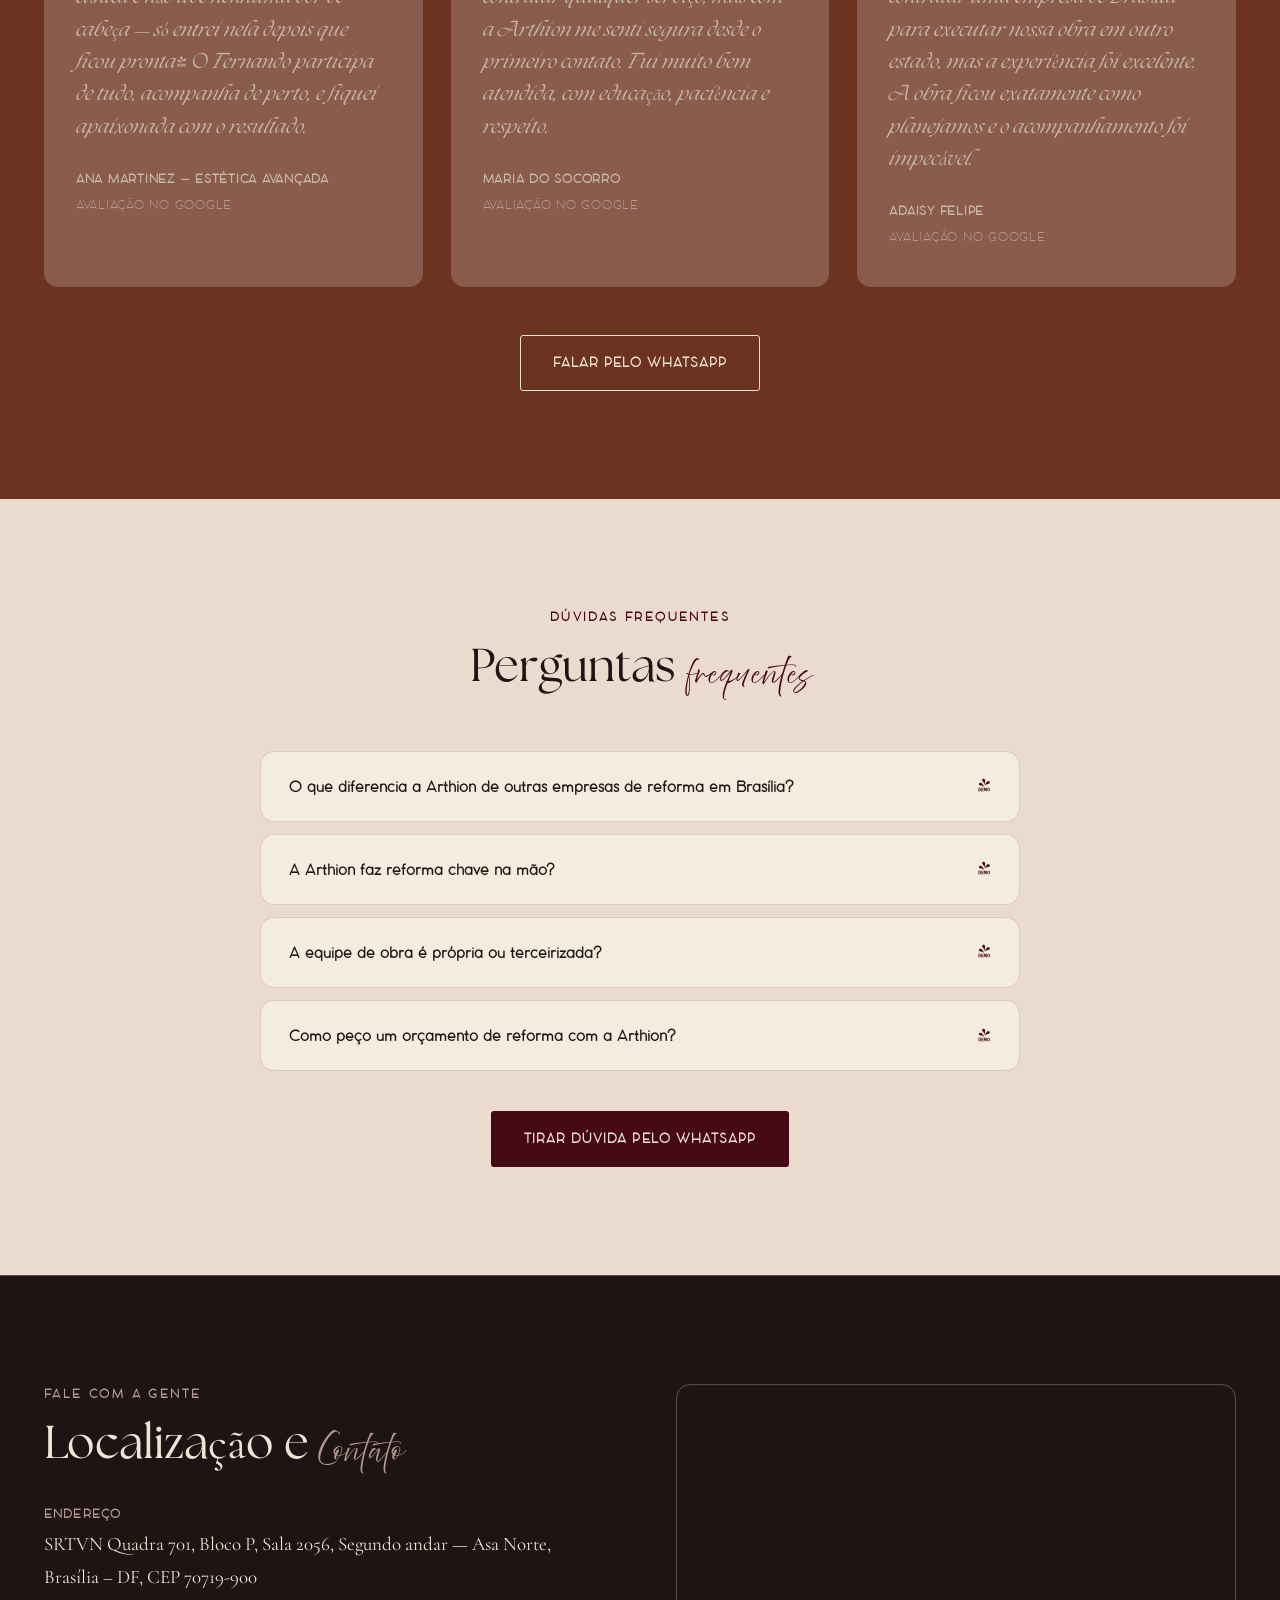
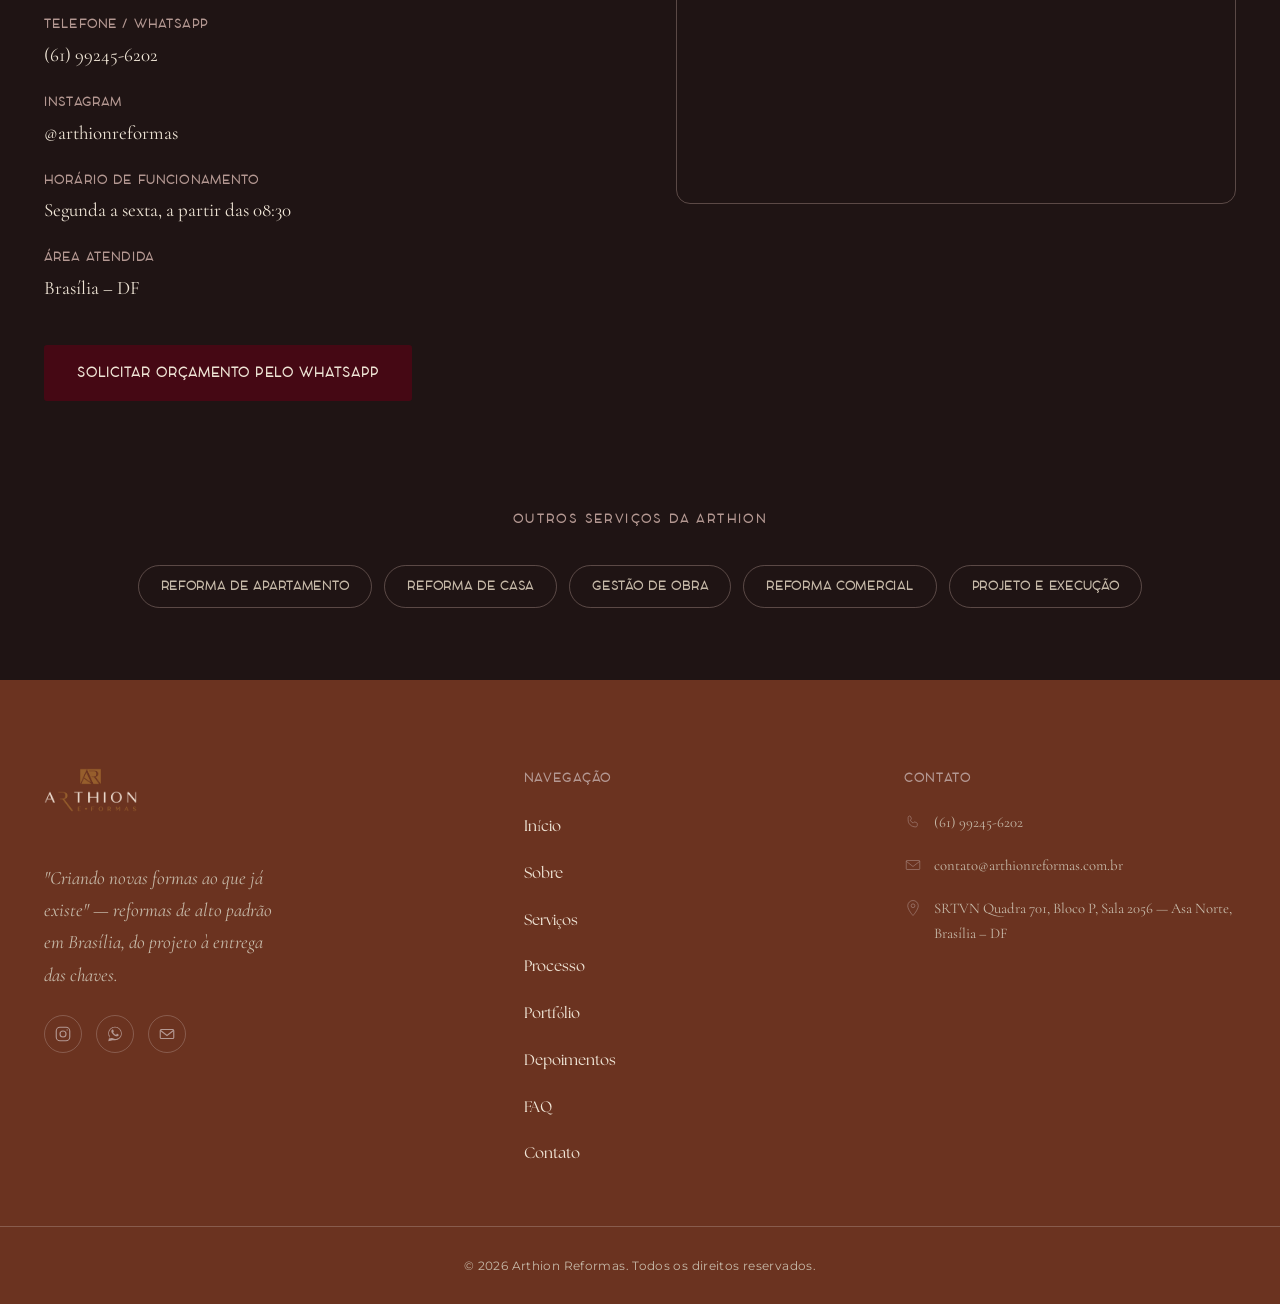
==== commit 7d0c6eef: "Substitui depoimentos genéricos por avaliações reais do Google Os três depoimentos eram atribuídos a" ====
--- a/empresa-de-reforma.html
+++ b/empresa-de-reforma.html
@@ -34,17 +34,17 @@
 <meta property="og:type" content="website">
 <meta property="og:title" content="Empresa de Reforma em Brasília | Arthion Reformas">
 <meta property="og:description" content="Empresa de reforma de alto padrão em Brasília, com equipe própria e reforma chave na mão. Peça seu orçamento pelo WhatsApp.">
-<meta property="og:image" content="https://arthionreformas.com.br/assets/img/og-image.jpg"> <!-- SUBSTITUIR: imagem 1200x630px real -->
+<meta property="og:image" content="https://www.arthionreformas.com.br/assets/img/og-image.jpg"> <!-- SUBSTITUIR: imagem 1200x630px real -->
 <meta property="og:locale" content="pt_BR">
-<meta property="og:url" content="https://arthionreformas.com.br/empresa-de-reforma.html">
+<meta property="og:url" content="https://www.arthionreformas.com.br/empresa-de-reforma.html">
 
 <!-- Twitter Card -->
 <meta name="twitter:card" content="summary_large_image">
 <meta name="twitter:title" content="Empresa de Reforma em Brasília | Arthion Reformas">
 <meta name="twitter:description" content="Empresa de reforma de alto padrão em Brasília, com equipe própria e reforma chave na mão. Peça seu orçamento pelo WhatsApp.">
-<meta name="twitter:image" content="https://arthionreformas.com.br/assets/img/og-image.jpg"> <!-- SUBSTITUIR: mesma imagem do og:image -->
-
-<link rel="canonical" href="https://arthionreformas.com.br/empresa-de-reforma.html">
+<meta name="twitter:image" content="https://www.arthionreformas.com.br/assets/img/og-image.jpg"> <!-- SUBSTITUIR: mesma imagem do og:image -->
+
+<link rel="canonical" href="https://www.arthionreformas.com.br/empresa-de-reforma.html">
 
 <link rel="icon" href="assets/logo/favicon.png" type="image/png">
 
@@ -444,20 +444,20 @@
       <div class="testimonials" id="testimonialsTrack">
         <blockquote class="testimonial reveal">
           <span class="testimonial__mark" aria-hidden="true">"</span>
-          <p class="testimonial__quote">A Arthion transformou nossa cobertura com um cuidado impressionante em cada detalhe. O resultado superou tudo o que imaginávamos.</p>
-          <footer class="testimonial__author">Cliente Arthion<span>Brasília, DF</span></footer>
+          <p class="testimonial__quote">Fiz uma reforma enorme na minha clínica e não tive nenhuma dor de cabeça — só entrei nela depois que ficou pronta! O Fernando participa de tudo, acompanha de perto, e fiquei apaixonada com o resultado.</p>
+          <footer class="testimonial__author">Ana Martinez — Estética Avançada<span>Avaliação no Google</span></footer>
         </blockquote>
 
         <blockquote class="testimonial reveal">
           <span class="testimonial__mark" aria-hidden="true">"</span>
-          <p class="testimonial__quote">Profissionalismo do início ao fim. O acompanhamento de obra foi impecável, sem surpresas e com muita transparência.</p>
-          <footer class="testimonial__author">Cliente Arthion<span>Brasília, DF</span></footer>
+          <p class="testimonial__quote">Sempre tenho muito cuidado antes de contratar qualquer serviço, mas com a Arthion me senti segura desde o primeiro contato. Fui muito bem atendida, com educação, paciência e respeito.</p>
+          <footer class="testimonial__author">Maria do Socorro<span>Avaliação no Google</span></footer>
         </blockquote>
 
         <blockquote class="testimonial reveal">
           <span class="testimonial__mark" aria-hidden="true">"</span>
-          <p class="testimonial__quote">Um projeto que traduziu exatamente o que buscávamos: sofisticação, conforto e um design atemporal.</p>
-          <footer class="testimonial__author">Cliente Arthion<span>Brasília, DF</span></footer>
+          <p class="testimonial__quote">A princípio fiquei receosa de contratar uma empresa de Brasília para executar nossa obra em outro estado, mas a experiência foi excelente. A obra ficou exatamente como planejamos e o acompanhamento foi impecável.</p>
+          <footer class="testimonial__author">Adaisy Felipe<span>Avaliação no Google</span></footer>
         </blockquote>
       </div>
 
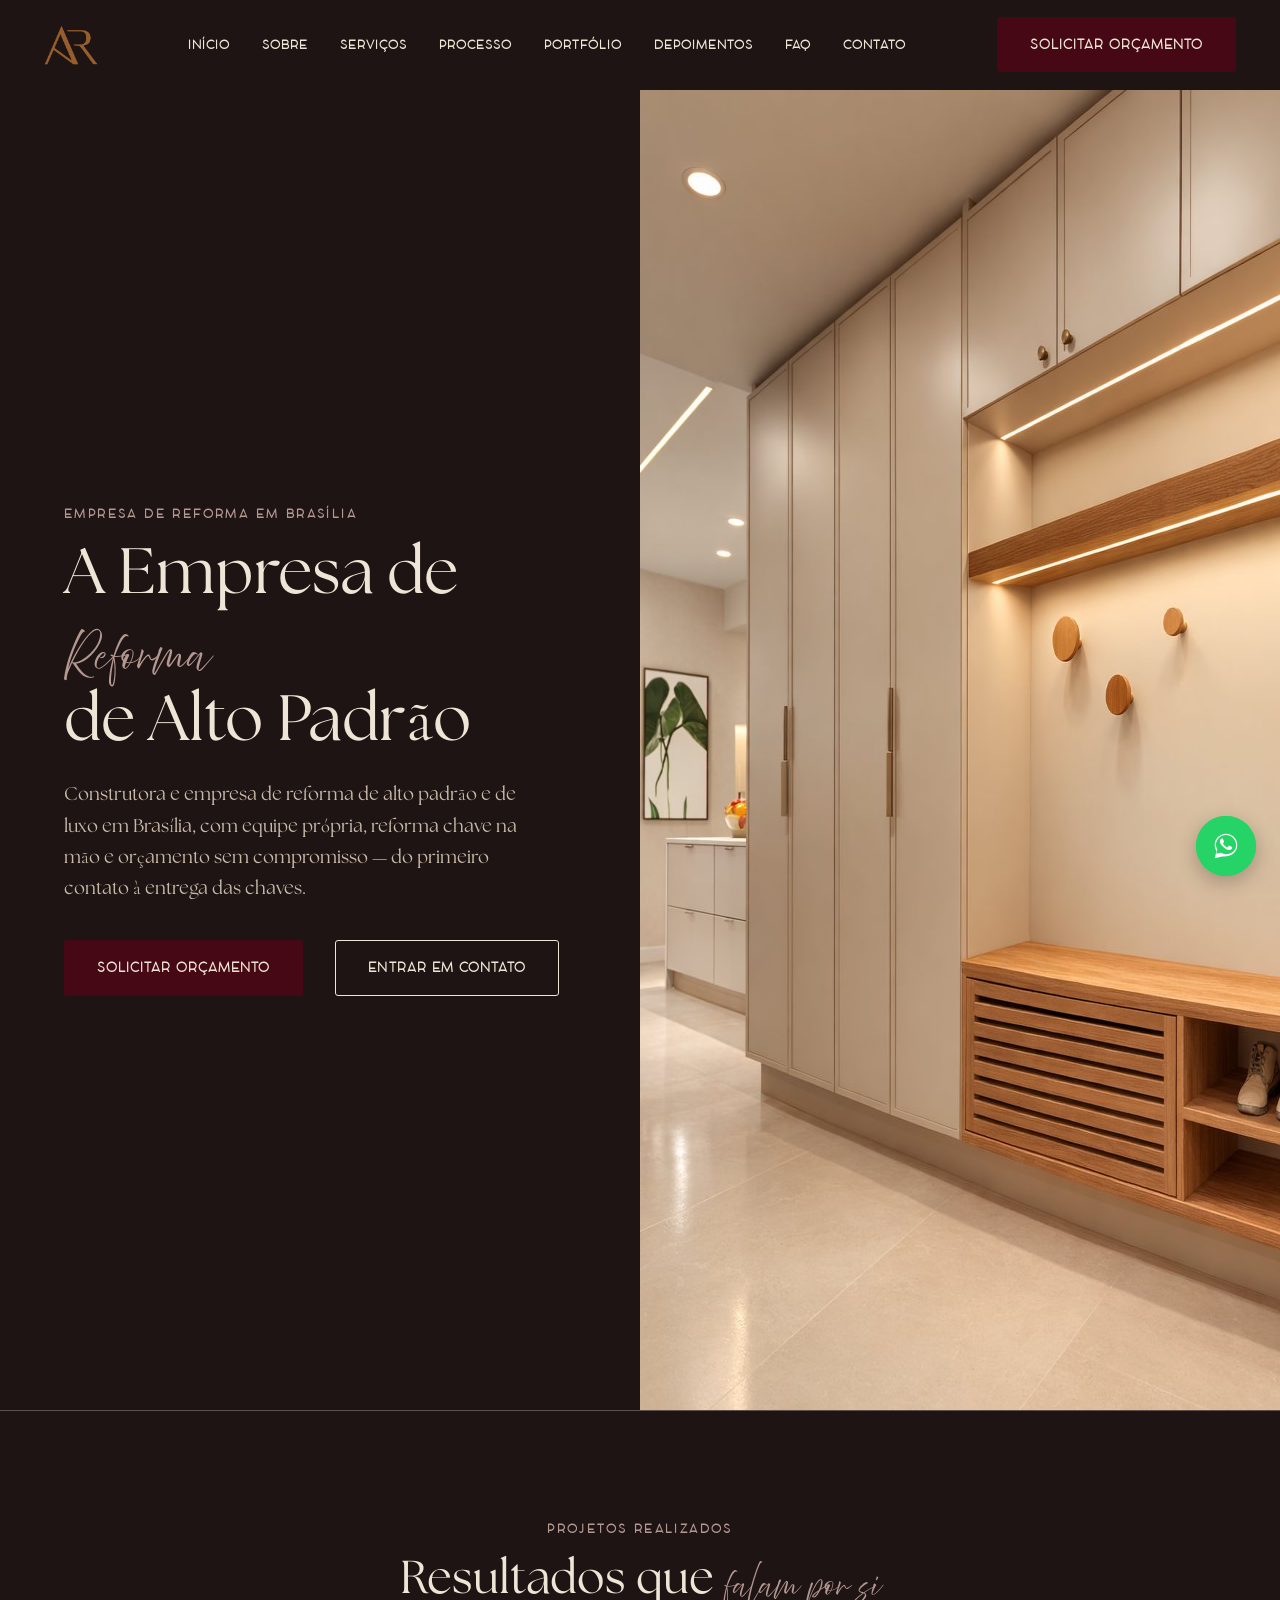
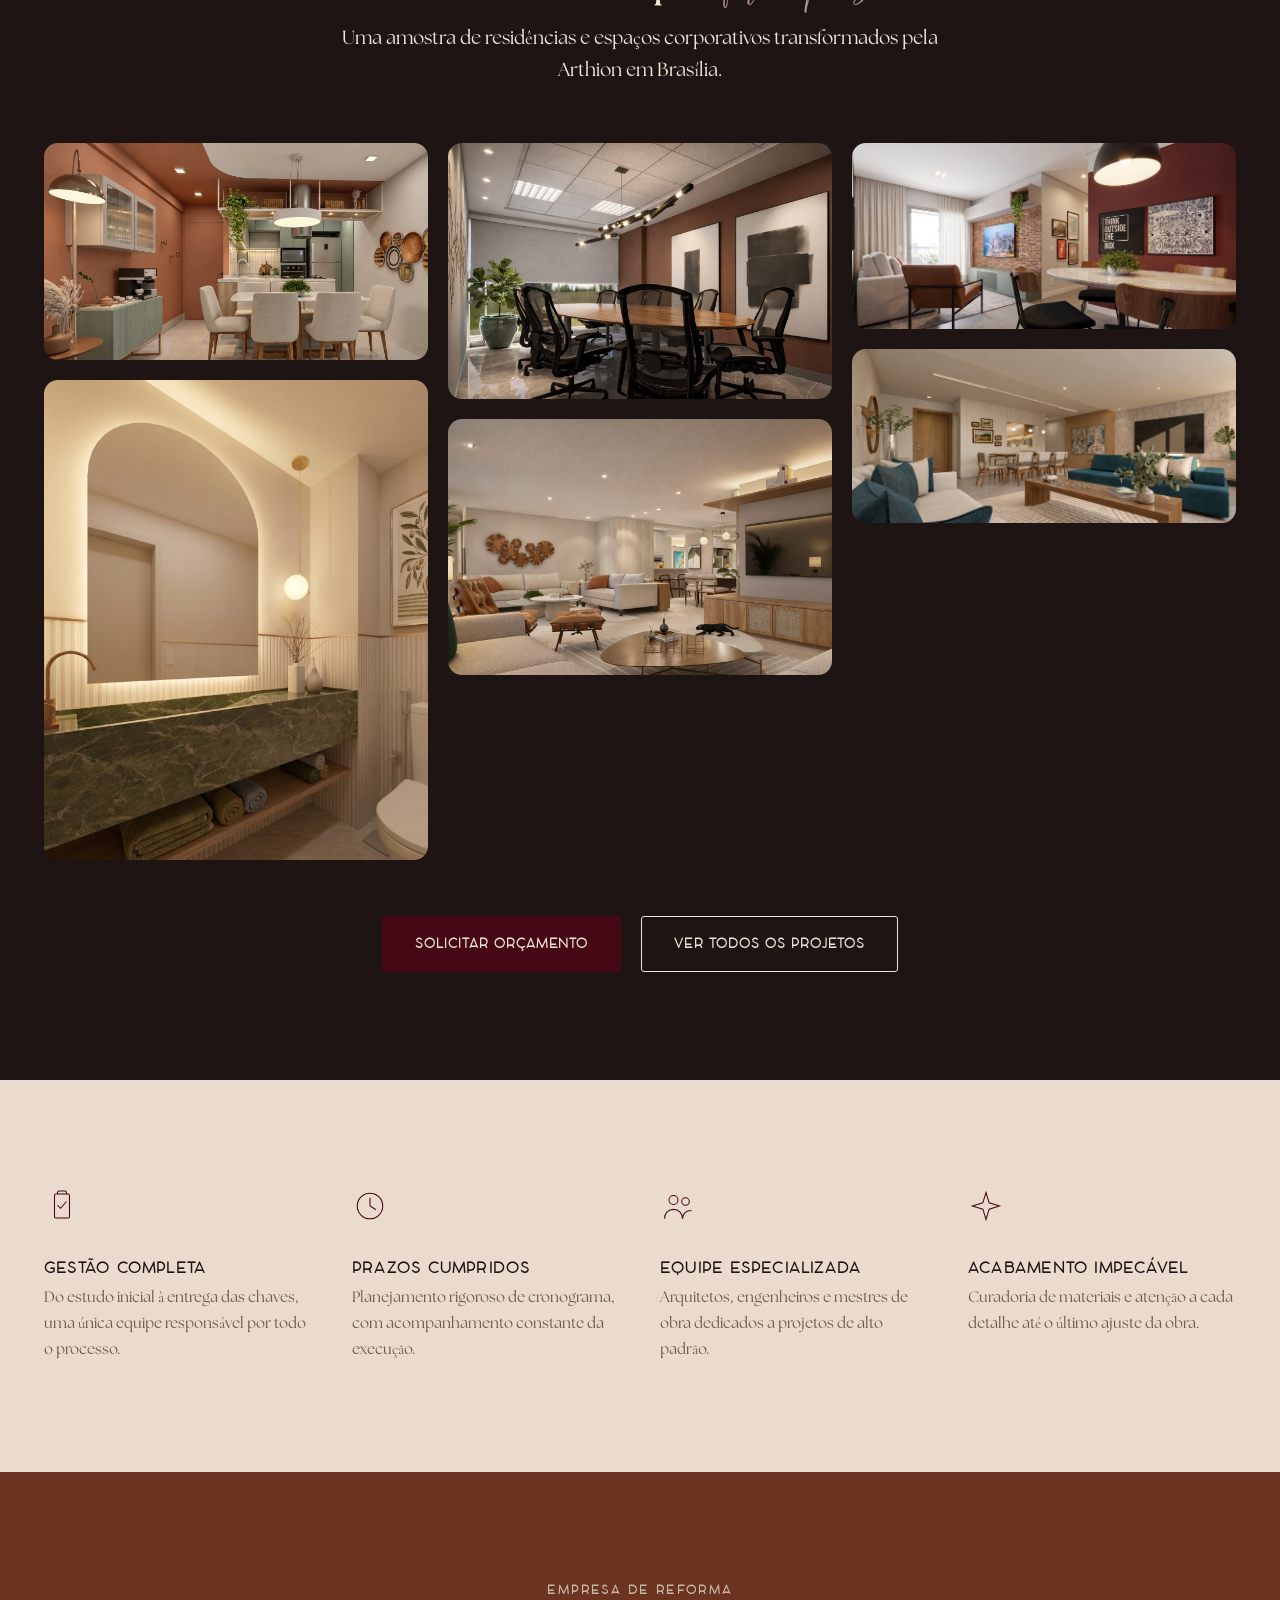
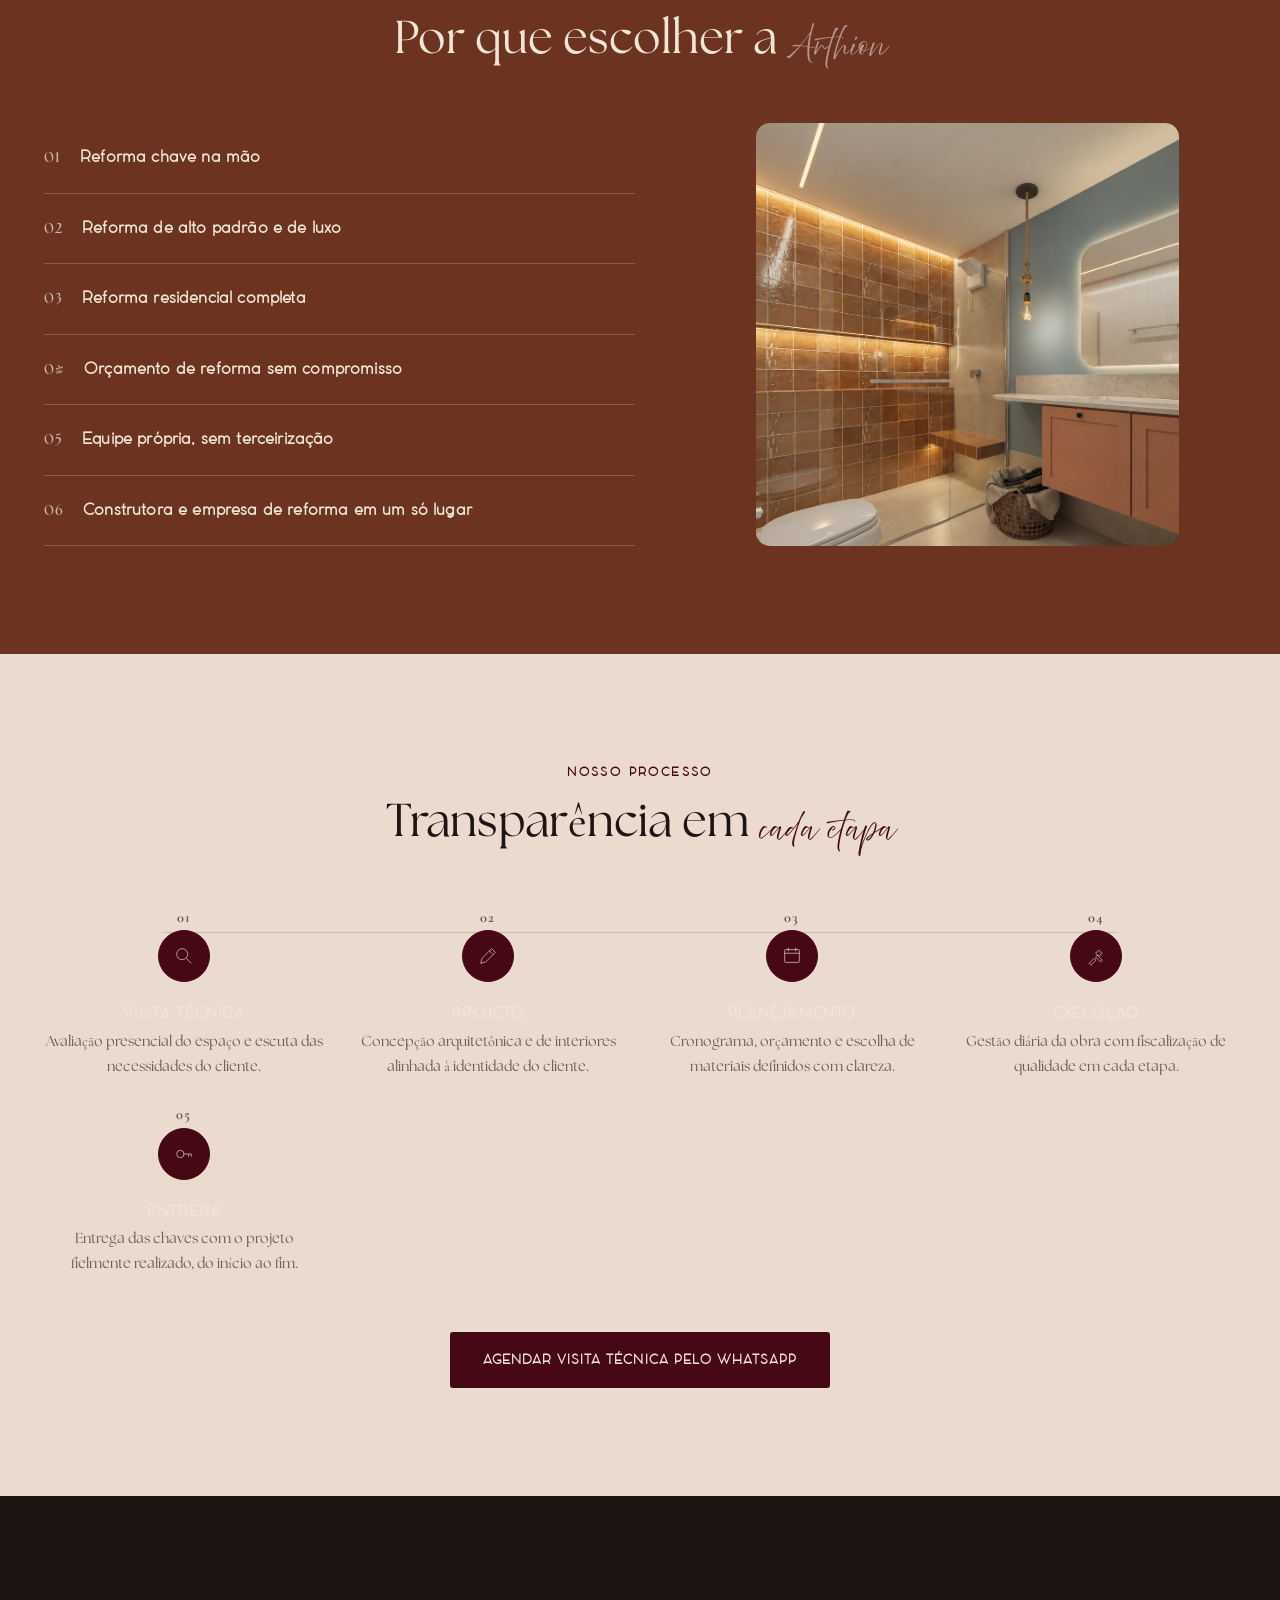
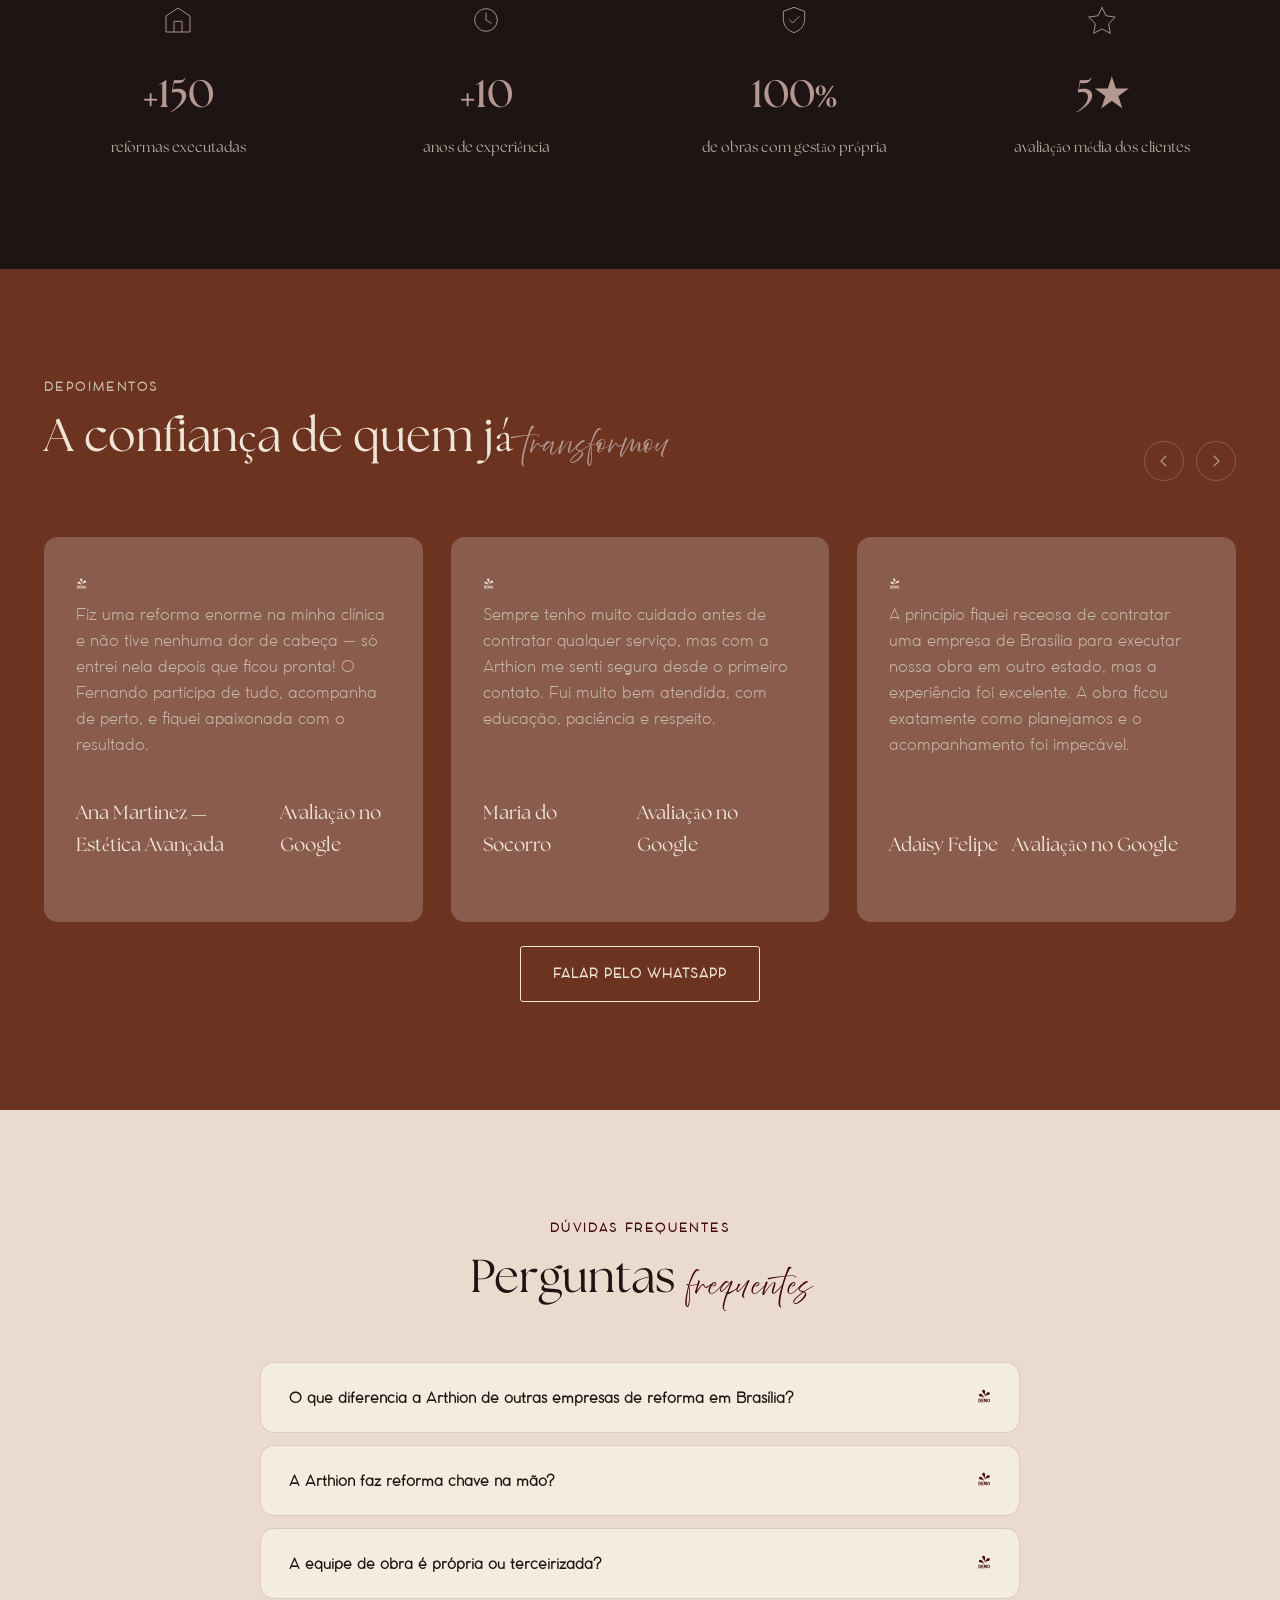
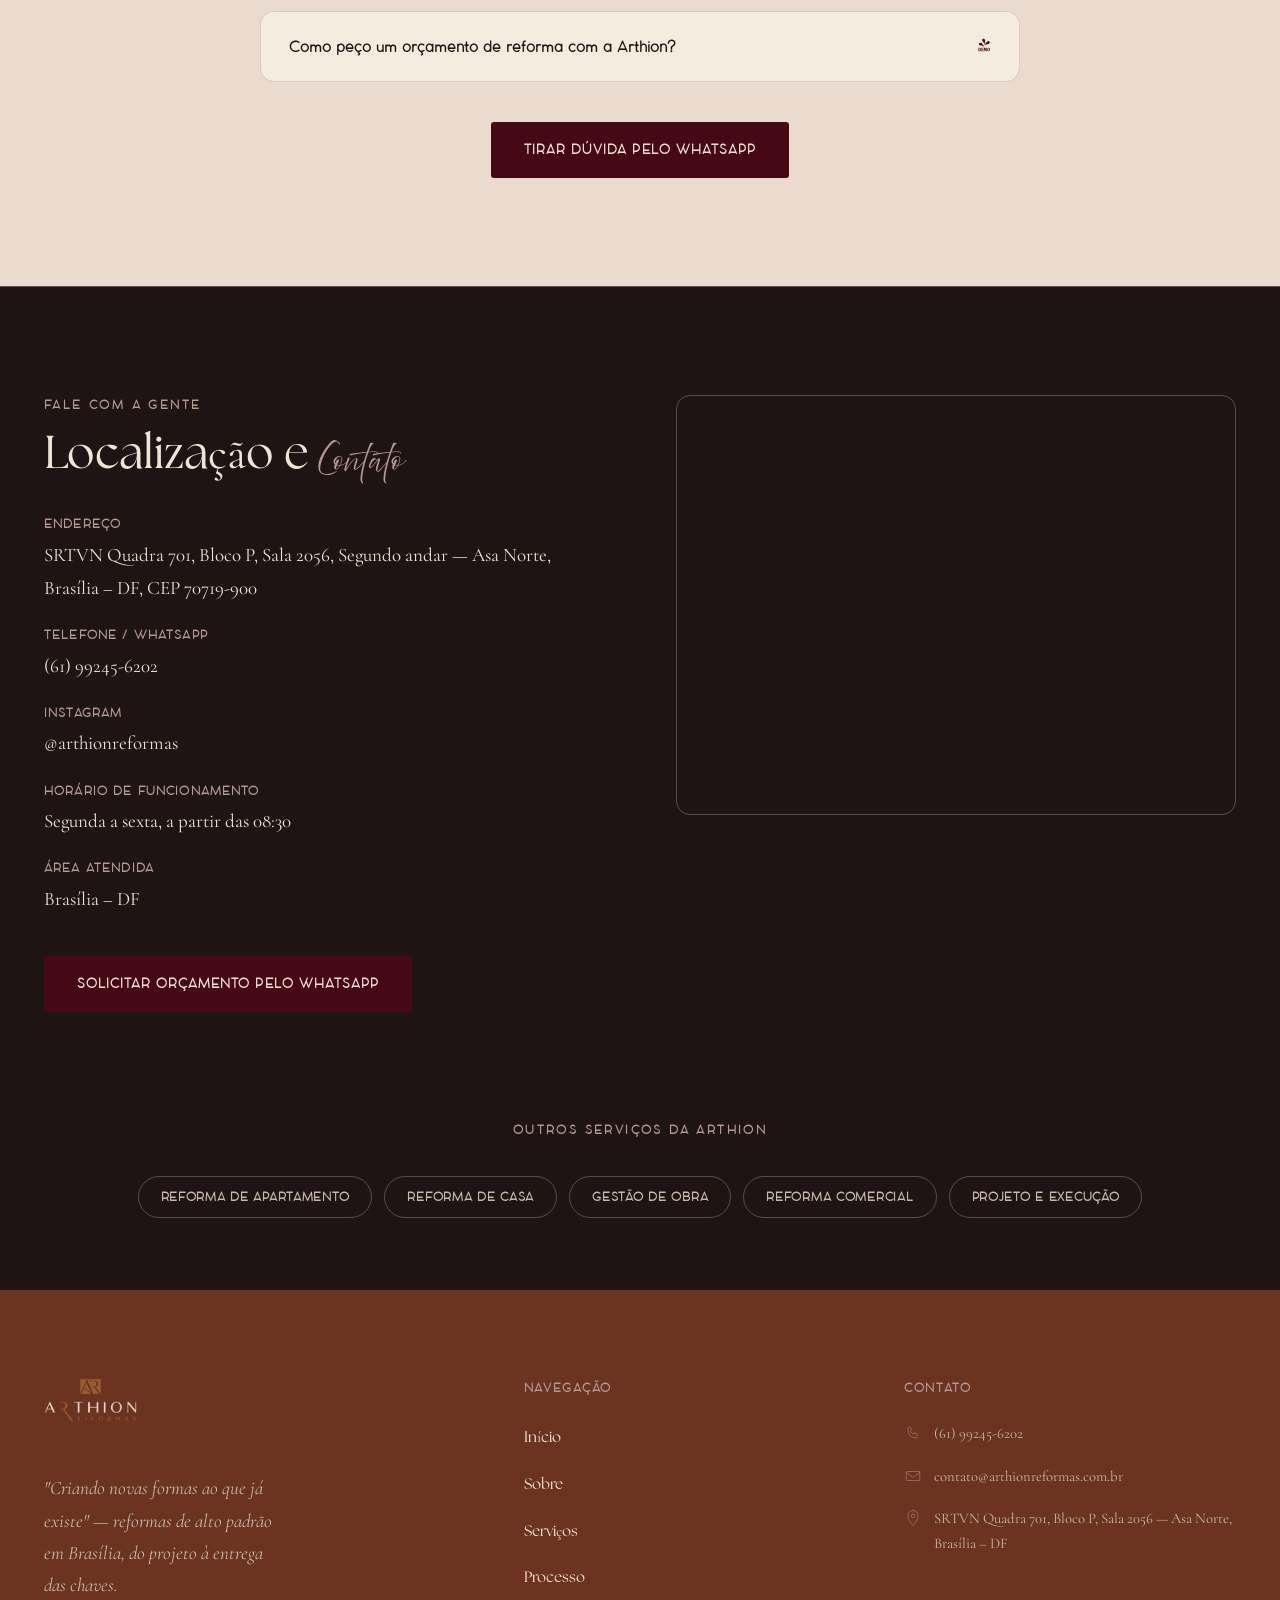
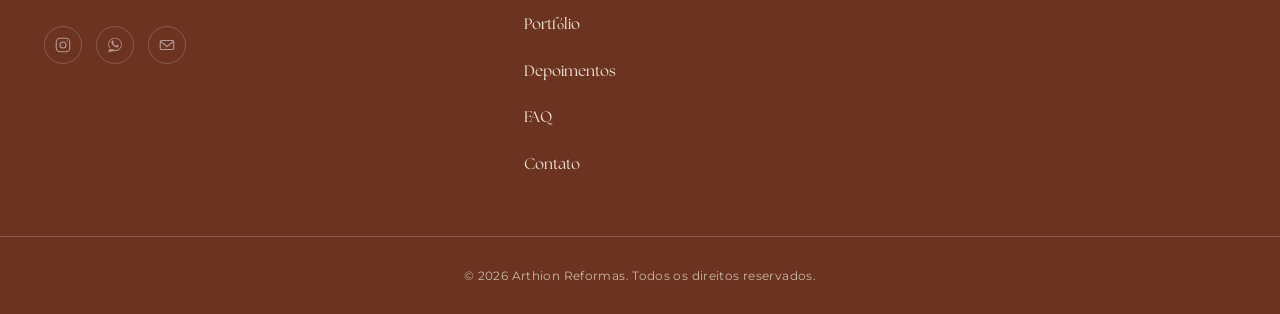
==== commit b5b1e2cb: "Confirma ID de conversão do Google Ads e ajusta texto do hero Remove o comentário de SUBSTITUIR do s" ====
--- a/empresa-de-reforma.html
+++ b/empresa-de-reforma.html
@@ -16,7 +16,7 @@
 <script>
 function gtag_report_conversion(url) {
   gtag('event', 'conversion', {
-      'send_to': 'AW-18241751082/SMw0CIzwotwcEKqQrPpD', /* SUBSTITUIR se este não for o ID de conversão final do cliente */
+      'send_to': 'AW-18241751082/SMw0CIzwotwcEKqQrPpD',
       'value': 1.0,
       'currency': 'BRL',
       'transport_type': 'beacon'
--- a/css/style.min.css
+++ b/css/style.min.css
@@ -1 +1 @@
-@font-face{font-family:'The Seasons';src:url('../fonts/the-seasons/TheSeasons-Regular.woff2') format('woff2');font-weight:400;font-style:normal;font-display:swap}@font-face{font-family:'The Seasons';src:url('../fonts/the-seasons/TheSeasons-Italic.woff2') format('woff2');font-weight:400;font-style:italic;font-display:swap}@font-face{font-family:'The Seasons';src:url('../fonts/the-seasons/TheSeasons-Light.woff2') format('woff2');font-weight:300;font-style:normal;font-display:swap}@font-face{font-family:'The Seasons';src:url('../fonts/the-seasons/TheSeasons-LightItalic.woff2') format('woff2');font-weight:300;font-style:italic;font-display:swap}@font-face{font-family:'The Seasons';src:url('../fonts/the-seasons/TheSeasons-Bold.woff2') format('woff2');font-weight:700;font-style:normal;font-display:swap}@font-face{font-family:'The Seasons';src:url('../fonts/the-seasons/TheSeasons-BoldItalic.woff2') format('woff2');font-weight:700;font-style:italic;font-display:swap}@font-face{font-family:'Cocomat Pro';src:url('../fonts/cocomat-pro/CocomatPro-UltraLight.woff2') format('woff2');font-weight:200;font-style:normal;font-display:swap}@font-face{font-family:'Cocomat Pro';src:url('../fonts/cocomat-pro/CocomatPro-Light.woff2') format('woff2');font-weight:300;font-style:normal;font-display:swap}@font-face{font-family:'Above the Beyond Script';src:url('../fonts/above-the-beyond-script/AboveTheBeyond-Script.woff2') format('woff2');font-weight:400;font-style:normal;font-display:swap}:root{--cor-creme:#EFE5D6;--cor-creme-claro:#F4ECDF;--cor-cafe:#1f1414;--cor-cafe-card:#6b3320;--cor-cafe-elevado:color-mix(in srgb, var(--cor-cafe-card) 80%, white 20%);--cor-cobre:#450814;--cor-cobre-claro:color-mix(in srgb, var(--cor-cobre) 35%, var(--texto-claro) 65%);--cor-cobre-hover:color-mix(in srgb, var(--cor-cobre) 85%, black 15%);--texto-escuro:#1f1414;--texto-claro:#EFE5D6;--texto-suave-escuro:#B8A99C;--texto-suave-claro:#C6B9A8;--borda-sutil:rgba(180, 152, 146, 0.4);--divisor-secao:rgba(235, 219, 207, 0.3);--whatsapp-green:#25D366;--font-title:'The Seasons','Cormorant Garamond',serif;--font-subtitle:'Cocomat Pro','Montserrat',sans-serif;--font-body:'The Seasons','Cormorant Garamond',serif;--font-detail:'Above the Beyond Script','Alex Brush',cursive;--container-w:1240px;--header-h:90px;--radius-sm:3px;--radius-md:14px;--ease:0.25s ease}*,::after,::before{box-sizing:border-box}html{scroll-behavior:smooth}body{margin:0;background:var(--cor-cafe);color:var(--texto-claro);font-family:var(--font-body);font-size:19px;line-height:1.7;-webkit-font-smoothing:antialiased}img{max-width:100%;display:block}h1,h2,h3{font-family:var(--font-title);font-weight:400;color:var(--texto-claro);line-height:1.15;margin:0 0 1rem}p{margin:0 0 1rem}a{color:inherit;text-decoration:none}ul{list-style:none;margin:0;padding:0}button{font:inherit;cursor:pointer}.container{max-width:var(--container-w);margin:0 auto;padding:0 24px}section[id]{scroll-margin-top:var(--header-h)}.eyebrow{display:block;font-family:var(--font-subtitle);font-size:.75rem;font-weight:600;letter-spacing:.2em;text-transform:uppercase;color:var(--cor-cobre-claro);margin:0 0 .9rem}.eyebrow--light{color:var(--cor-cobre-claro)}.section__title{font-size:clamp(2rem, 3.6vw, 3rem)}.section__title--light{color:var(--texto-claro)}.hero__title em,.section__title em{font-family:var(--font-detail);font-size:.55em;font-style:normal;color:var(--cor-cobre-claro)}.section{padding:108px 0}.section--divider{border-top:1px solid var(--divisor-secao)}.section--dark{background:var(--cor-cafe-card);color:var(--texto-claro)}.section--dark p{color:var(--texto-suave-claro)}.section--claro,.section--dark.section--claro{background:#ebdbcf;color:var(--texto-escuro)}.section--claro .icon{color:var(--cor-cobre)}.section--claro h1,.section--claro h2,.section--claro h3{color:var(--texto-escuro)}.section--claro .eyebrow,.section--claro .hero__title em,.section--claro .section__title em{color:var(--cor-cobre)}.section--claro .differential h3{color:var(--texto-escuro)}.section--claro .differential p,.section--claro .process-step p{color:#6b5d52}.section--claro .process-step__number{color:#6b5d52}.section--claro .process-step__circle{background:var(--cor-cobre);border-color:var(--cor-cobre)}.section--claro .process-step__circle .icon{color:var(--texto-claro)}.section--claro .process::before{background:rgba(31,20,20,.15)}.section__head{max-width:640px;margin:0 auto 56px;text-align:center}.section__head--split{display:flex;align-items:flex-end;justify-content:space-between;gap:24px;text-align:left;max-width:none;margin:0 0 56px}.skip-link{position:absolute;left:-9999px;top:0;background:var(--cor-cafe);color:var(--texto-claro);padding:12px 20px;z-index:999}.skip-link:focus{left:16px;top:16px}a:focus-visible,button:focus-visible{outline:2px solid var(--cor-cobre-claro);outline-offset:3px}.btn{display:inline-block;padding:16px 32px;font-family:var(--font-subtitle);font-size:.8rem;font-weight:600;letter-spacing:.08em;text-transform:uppercase;border:1px solid transparent;border-radius:var(--radius-sm);transition:background var(--ease),color var(--ease),border-color var(--ease)}.btn--primary{background:var(--cor-cobre);color:var(--cor-creme)}.btn--primary:hover{background:var(--cor-cobre-hover)}.btn--outline{background:0 0;border-color:var(--texto-claro);color:var(--texto-claro)}.btn--outline:hover{background:var(--texto-claro);color:var(--texto-escuro)}.link-arrow{display:inline-flex;align-items:center;gap:8px;font-family:var(--font-subtitle);font-size:.8rem;font-weight:600;letter-spacing:.08em;text-transform:uppercase;color:var(--cor-cobre-claro);white-space:nowrap;transition:gap var(--ease),color var(--ease)}.link-arrow:hover{gap:12px;color:var(--texto-claro)}.img-placeholder{position:relative;overflow:hidden;background:color-mix(in srgb,var(--cor-cobre) 30%,var(--cor-cafe-card));border-radius:var(--radius-md)}.img-placeholder img{position:absolute;inset:0;width:100%;height:100%;object-fit:cover}.img-placeholder__label{position:absolute;inset:0;display:flex;align-items:center;justify-content:center;text-align:center;padding:1.5rem;font-family:var(--font-subtitle);font-size:.75rem;letter-spacing:.08em;text-transform:uppercase;color:var(--texto-claro)}.icon{color:var(--cor-cobre-claro);stroke-width:1.4}.header{position:fixed;top:0;left:0;right:0;z-index:100;height:var(--header-h);background:rgba(31,20,20,.9);border-bottom:1px solid transparent;transition:background var(--ease),border-color var(--ease),backdrop-filter var(--ease)}.header.is-scrolled{background:rgba(31,20,20,.96);backdrop-filter:blur(10px);border-bottom-color:var(--borda-sutil)}.header__inner{height:100%;display:flex;align-items:center;justify-content:space-between;gap:24px}.header__logo img{height:40px;width:auto}.nav__list{display:flex;gap:32px}.nav__link{font-family:var(--font-subtitle);font-size:.78rem;font-weight:600;letter-spacing:.08em;text-transform:uppercase;padding:4px 0;border-bottom:1px solid transparent;transition:border-color var(--ease),color var(--ease)}.nav__link:hover{color:var(--cor-cobre-claro);border-bottom-color:var(--cor-cobre)}.header__cta{flex-shrink:0}.hamburger{display:none;flex-direction:column;justify-content:center;gap:5px;width:40px;height:40px;background:0 0;border:none;padding:0}.hamburger span{display:block;height:1px;background:var(--texto-claro);transition:transform var(--ease),opacity var(--ease)}.hamburger[aria-expanded=true] span:first-child{transform:translateY(6px) rotate(45deg)}.hamburger[aria-expanded=true] span:nth-child(2){opacity:0}.hamburger[aria-expanded=true] span:nth-child(3){transform:translateY(-6px) rotate(-45deg)}.hero{display:grid;grid-template-columns:1.8fr 1fr;min-height:100vh;padding-top:var(--header-h)}.hero__col{display:flex;flex-direction:column;justify-content:center;padding:64px 5vw}.hero__title{font-size:clamp(2.6rem, 5vw, 4rem);margin-bottom:1.25rem}.hero__subtitle{max-width:460px;color:var(--texto-suave-escuro);font-size:1.15rem;margin-bottom:2.25rem}.hero__actions{display:flex;align-items:center;flex-wrap:wrap;gap:32px}.hero__media{position:relative;overflow:hidden}.hero__media img{width:100%;height:100%;object-fit:cover}.differentials{display:grid;grid-template-columns:repeat(4,1fr);gap:40px}.differential{text-align:left}.differential .icon{width:36px;height:36px;margin-bottom:1.5rem}.differential h3{font-family:var(--font-subtitle);font-size:.95rem;font-weight:600;letter-spacing:.08em;text-transform:uppercase;color:var(--texto-claro);margin-bottom:.6rem}.differential p{font-size:.95rem;margin:0}.about{display:grid;grid-template-columns:0.85fr 1.15fr;gap:72px;align-items:center}.services-grid{display:grid;grid-template-columns:1.1fr 1fr;gap:64px;align-items:stretch}.services{display:flex;flex-direction:column}.service{display:flex;align-items:baseline;gap:20px;padding:22px 0;border-bottom:1px solid var(--borda-sutil)}.service__number{font-family:var(--font-title);font-weight:700;font-size:.9rem;letter-spacing:.04em;color:var(--cor-cobre-claro);margin:0;flex-shrink:0}.service h3{font-family:var(--font-subtitle);font-size:1.02rem;font-weight:600;letter-spacing:.01em;line-height:1.4;color:var(--texto-claro);margin:0}.services__media{aspect-ratio:1/1;height:100%;width:auto;justify-self:center}.services__cta{margin-top:56px;text-align:center}.process{position:relative;display:grid;grid-template-columns:repeat(5,1fr);gap:24px}.process::before{content:'';position:absolute;top:26px;left:10%;right:10%;height:1px;background:var(--borda-sutil)}.process-step{position:relative;text-align:center;padding-top:0}.process-step__number{font-family:var(--font-title);font-size:.8rem;font-weight:700;letter-spacing:.1em;color:var(--texto-suave-escuro);margin-bottom:.9rem}.process-step__circle{position:relative;z-index:1;width:52px;height:52px;margin:0 auto 1.5rem;display:flex;align-items:center;justify-content:center;border-radius:50%;background:var(--cor-cafe-card);border:1px solid var(--borda-sutil)}.process-step__circle .icon{width:22px;height:22px}.process-step h3{font-family:var(--font-subtitle);font-size:.85rem;font-weight:600;letter-spacing:.08em;text-transform:uppercase;color:var(--texto-claro);margin-bottom:.5rem}.process-step p{font-size:.9rem;color:var(--texto-suave-escuro);margin:0}.process__cta{margin-top:56px;text-align:center}.portfolio{display:grid;grid-template-columns:repeat(4,1fr);gap:28px}.portfolio-item{display:block;margin:0}.portfolio-item .img-placeholder{cursor:pointer}.portfolio-item .img-placeholder img{transition:transform .5s ease}.portfolio-item:hover .img-placeholder img{transform:scale(1.05)}.portfolio-item__overlay{position:absolute;inset:0;display:flex;align-items:flex-end;padding:20px;background:linear-gradient(180deg,transparent 50%,rgba(42,29,24,.9) 100%);color:var(--texto-claro);font-family:var(--font-subtitle);font-size:.85rem;letter-spacing:.04em;opacity:0;transition:opacity var(--ease)}.portfolio-item:hover .portfolio-item__overlay{opacity:1}.portfolio-item__name{margin:.9rem 0 0;font-family:var(--font-subtitle);font-size:.78rem;font-weight:600;letter-spacing:.06em;text-transform:uppercase;color:var(--texto-suave-claro);transition:color var(--ease)}.portfolio-item:hover .portfolio-item__name{color:var(--texto-claro)}.portfolio__cta{margin-top:56px;display:flex;justify-content:center;flex-wrap:wrap;gap:20px}.page-banner{padding:calc(var(--header-h) + 72px) 0 72px;background:var(--cor-cafe-card);text-align:center}.page-banner .eyebrow{text-align:center}.page-banner__title{max-width:760px;margin:0 auto}.page-banner__subtitle{max-width:620px;margin:0 auto;color:var(--texto-suave-claro);font-size:1.05rem}.project-jumplinks{display:flex;flex-wrap:wrap;justify-content:center;gap:12px;margin-top:36px}.project-jumplinks a{font-family:var(--font-subtitle);font-size:.75rem;font-weight:600;letter-spacing:.06em;text-transform:uppercase;padding:10px 22px;border:1px solid var(--borda-sutil);border-radius:999px;color:var(--texto-suave-claro);transition:background var(--ease),color var(--ease),border-color var(--ease)}.project-jumplinks a:hover{background:var(--cor-cobre);border-color:var(--cor-cobre);color:var(--cor-creme)}.project-block__head{max-width:720px;margin:0 auto 40px;text-align:center}.project-block__desc{color:var(--texto-suave-claro);font-size:1.05rem}.section--claro .project-block__desc{color:#6b5d52}.project-gallery{columns:3;column-gap:20px}.project-gallery a{display:block;margin-bottom:20px;break-inside:avoid;border-radius:var(--radius-md);overflow:hidden}.project-gallery img{width:100%;height:auto;display:block;transition:transform .5s ease}.project-gallery a:hover img{transform:scale(1.03)}.project-back{text-align:center}.stats{display:grid;grid-template-columns:repeat(4,1fr);gap:40px;text-align:center}.stat .icon{width:32px;height:32px;margin-bottom:1rem}.stat__number{display:block;font-family:var(--font-title);font-size:clamp(2rem, 3vw, 2.6rem);font-weight:700;color:var(--cor-cobre-claro);margin-bottom:.5rem}.stat__number .num-symbol{font-family:'Cormorant Garamond',serif}.stat p{font-size:.9rem;color:var(--texto-suave-escuro);margin:0}.testimonials-nav{display:flex;gap:12px}.testimonials-nav__btn{display:flex;align-items:center;justify-content:center;width:40px;height:40px;border-radius:50%;border:1px solid var(--borda-sutil);color:var(--cor-cobre-claro);background:0 0;transition:background var(--ease),border-color var(--ease)}.testimonials-nav__btn:hover{background:var(--cor-cafe-elevado);border-color:var(--cor-cobre)}.testimonials{display:flex;gap:28px;overflow-x:auto;scroll-snap-type:x mandatory;scrollbar-width:none}.testimonials::-webkit-scrollbar{display:none}.testimonials__cta{margin-top:48px;text-align:center}.testimonial{flex:0 0 calc((100% - 56px)/ 3);scroll-snap-align:start;margin:0;padding:40px 32px;background:var(--cor-cafe-elevado);border-radius:var(--radius-md)}.testimonial__mark{font-family:var(--font-detail);font-size:3rem;line-height:1;color:var(--cor-cobre-claro);margin-bottom:.5rem;display:block}.testimonial__quote{font-style:italic;color:var(--texto-claro)}.testimonial__author{margin-top:1.5rem;font-family:var(--font-subtitle);font-size:.78rem;font-weight:600;letter-spacing:.06em;text-transform:uppercase;color:var(--texto-suave-claro)}.testimonial__author span{display:block;margin-top:.3rem;font-weight:500;color:var(--cor-cobre-claro)}.faq-list{max-width:760px;margin:0 auto;display:flex;flex-direction:column;gap:12px}.faq-item{background:var(--cor-creme-claro);border:1px solid var(--borda-sutil);border-radius:var(--radius-md);padding:0 28px}.faq-item__question{list-style:none;cursor:pointer;padding:22px 0;display:flex;align-items:center;justify-content:space-between;gap:16px;font-family:var(--font-subtitle);font-weight:600;font-size:.92rem;color:var(--texto-escuro)}.faq-item__question::-webkit-details-marker{display:none}.faq-item__question::after{content:'+';flex-shrink:0;font-family:var(--font-body);font-size:1.5rem;line-height:1;color:var(--cor-cobre);transition:transform var(--ease)}.faq-item[open] .faq-item__question::after{transform:rotate(45deg)}.faq-item__answer{margin:0 0 24px;color:#6b5d52;line-height:1.65}.faq__cta{text-align:center;margin-top:40px}.contact{display:grid;grid-template-columns:1fr 1fr;gap:72px;align-items:start}.contact__list{margin:2rem 0 2.5rem;display:flex;flex-direction:column;gap:1.25rem}.contact__list span{font-family:'Cormorant Garamond',serif}.contact__list strong{display:block;font-family:var(--font-subtitle);font-size:.72rem;font-weight:600;letter-spacing:.1em;text-transform:uppercase;color:var(--cor-cobre-claro);margin-bottom:.3rem}.contact__map{aspect-ratio:4/3;border-radius:var(--radius-md);overflow:hidden;border:1px solid var(--borda-sutil)}.footer{background:var(--cor-cafe-card);color:var(--texto-claro);padding:88px 0 0}.footer__grid{display:grid;grid-template-columns:1.3fr 1fr 1fr;gap:48px;padding-bottom:56px}.footer__logo{display:block;position:relative;z-index:2;height:74px;overflow:visible;margin-bottom:1.25rem}.footer__logo img{height:44px;width:auto}.footer__desc{font-family:'Cormorant Garamond',serif;font-style:italic;color:var(--texto-suave-claro);max-width:30ch}.footer__social{display:flex;gap:14px;margin-top:1.5rem}.footer__social a{display:flex;align-items:center;justify-content:center;width:38px;height:38px;border-radius:50%;border:1px solid var(--borda-sutil);color:var(--cor-cobre-claro);transition:background var(--ease),color var(--ease)}.footer__social a:hover{background:var(--cor-cobre);color:var(--cor-creme)}.footer__heading{font-family:var(--font-subtitle);font-size:.75rem;font-weight:600;letter-spacing:.14em;text-transform:uppercase;color:var(--cor-cobre-claro);margin-bottom:1.4rem}.footer__nav-list{display:flex;flex-direction:column;gap:.9rem}.footer__nav-list a{font-size:.95rem;color:var(--texto-claro);transition:color var(--ease)}.footer__nav-list a:hover{color:var(--cor-cobre-claro)}.footer__contact-list{display:flex;flex-direction:column;gap:1.1rem}.footer__contact-list li{display:flex;align-items:flex-start;gap:12px;font-size:.92rem;color:var(--texto-suave-claro)}.footer__contact-list li span{font-family:'Cormorant Garamond',serif}.footer__contact-list .icon{width:18px;height:18px;flex-shrink:0;margin-top:3px}.footer__rule{height:1px;background:var(--borda-sutil)}.footer__copy{text-align:center;font-family:Montserrat,sans-serif;font-size:.78rem;letter-spacing:.03em;color:var(--texto-suave-claro);padding:28px 0;margin:0}.whatsapp-float{position:fixed;right:24px;bottom:24px;z-index:200;width:60px;height:60px;border-radius:50%;background:var(--whatsapp-green);color:#fff;display:flex;align-items:center;justify-content:center;box-shadow:0 6px 20px rgba(0,0,0,.25);transition:transform var(--ease)}.whatsapp-float:hover{transform:scale(1.06)}.whatsapp-float::before{content:'';position:absolute;inset:0;border-radius:50%;background:var(--whatsapp-green);animation:pulse 2.4s ease-out infinite;z-index:-1}@keyframes pulse{0%{transform:scale(1);opacity:.55}100%{transform:scale(1.9);opacity:0}}.reveal{opacity:0;transform:translateY(24px);transition:opacity .7s ease,transform .7s ease}.reveal.is-visible{opacity:1;transform:translateY(0)}@media (prefers-reduced-motion:reduce){html{scroll-behavior:auto}.reveal{opacity:1;transform:none;transition:none}.whatsapp-float::before{animation:none}.portfolio-item .img-placeholder img{transition:none}}@media (max-width:1100px){.differentials{grid-template-columns:repeat(2,1fr);gap:40px 32px}.process{grid-template-columns:repeat(5,1fr);gap:16px}.stats{grid-template-columns:repeat(2,1fr);gap:40px 24px}.footer__grid{grid-template-columns:1fr 1fr;gap:40px}}@media (max-width:900px){.nav{display:none}.header__cta{display:none}.hamburger{display:flex}.nav.is-open{display:block;position:fixed;top:var(--header-h);left:0;right:0;background:var(--cor-cafe-card);border-top:1px solid var(--borda-sutil);border-bottom:1px solid var(--borda-sutil);padding:24px}.nav.is-open .nav__list{flex-direction:column;gap:20px;text-align:center}.hero{grid-template-columns:1fr;min-height:auto}.hero__col{padding:56px 6vw}.hero__media{min-height:360px}.about,.contact{grid-template-columns:1fr;gap:40px}.process{grid-template-columns:1fr;gap:40px}.process::before{top:0;bottom:0;left:26px;right:auto;width:1px;height:auto}.process-step{text-align:left;padding-left:76px}.process-step__circle{position:absolute;left:0;top:0;margin:0}.portfolio{grid-template-columns:repeat(2,1fr);gap:20px}.project-gallery{columns:2}.testimonial{flex:0 0 86%}.section__head--split{flex-direction:column;align-items:flex-start;gap:16px}}@media (max-width:560px){body{font-size:17px}.section{padding:80px 0}.differentials{grid-template-columns:1fr}.services-grid{grid-template-columns:1fr;gap:32px}.stats{grid-template-columns:1fr 1fr}.project-gallery{columns:1}.footer__grid{grid-template-columns:1fr}.btn{padding:14px 26px;font-size:.76rem}.whatsapp-float{width:54px;height:54px;right:16px;bottom:16px}}@media (min-width:1600px){.container{max-width:1400px}body{font-size:20px}}+@font-face{font-family:'The Seasons';src:url('../fonts/the-seasons/TheSeasons-Regular.woff2') format('woff2');font-weight:400;font-style:normal;font-display:swap}@font-face{font-family:'The Seasons';src:url('../fonts/the-seasons/TheSeasons-Italic.woff2') format('woff2');font-weight:400;font-style:italic;font-display:swap}@font-face{font-family:'The Seasons';src:url('../fonts/the-seasons/TheSeasons-Light.woff2') format('woff2');font-weight:300;font-style:normal;font-display:swap}@font-face{font-family:'The Seasons';src:url('../fonts/the-seasons/TheSeasons-LightItalic.woff2') format('woff2');font-weight:300;font-style:italic;font-display:swap}@font-face{font-family:'The Seasons';src:url('../fonts/the-seasons/TheSeasons-Bold.woff2') format('woff2');font-weight:700;font-style:normal;font-display:swap}@font-face{font-family:'The Seasons';src:url('../fonts/the-seasons/TheSeasons-BoldItalic.woff2') format('woff2');font-weight:700;font-style:italic;font-display:swap}@font-face{font-family:'Cocomat Pro';src:url('../fonts/cocomat-pro/CocomatPro-UltraLight.woff2') format('woff2');font-weight:200;font-style:normal;font-display:swap}@font-face{font-family:'Cocomat Pro';src:url('../fonts/cocomat-pro/CocomatPro-Light.woff2') format('woff2');font-weight:300;font-style:normal;font-display:swap}@font-face{font-family:'Above the Beyond Script';src:url('../fonts/above-the-beyond-script/AboveTheBeyond-Script.woff2') format('woff2');font-weight:400;font-style:normal;font-display:swap}:root{--cor-creme:#EFE5D6;--cor-creme-claro:#F4ECDF;--cor-cafe:#1f1414;--cor-cafe-card:#6b3320;--cor-cafe-elevado:color-mix(in srgb, var(--cor-cafe-card) 80%, white 20%);--cor-cobre:#450814;--cor-cobre-claro:color-mix(in srgb, var(--cor-cobre) 35%, var(--texto-claro) 65%);--cor-cobre-hover:color-mix(in srgb, var(--cor-cobre) 85%, black 15%);--texto-escuro:#1f1414;--texto-claro:#EFE5D6;--texto-suave-escuro:#B8A99C;--texto-suave-claro:#C6B9A8;--borda-sutil:rgba(180, 152, 146, 0.4);--divisor-secao:rgba(235, 219, 207, 0.3);--whatsapp-green:#25D366;--font-title:'The Seasons','Cormorant Garamond',serif;--font-subtitle:'Cocomat Pro','Montserrat',sans-serif;--font-body:'The Seasons','Cormorant Garamond',serif;--font-detail:'Above the Beyond Script','Alex Brush',cursive;--container-w:1240px;--header-h:90px;--radius-sm:3px;--radius-md:14px;--ease:0.25s ease}*,::after,::before{box-sizing:border-box}html{scroll-behavior:smooth}body{margin:0;background:var(--cor-cafe);color:var(--texto-claro);font-family:var(--font-body);font-size:19px;line-height:1.7;-webkit-font-smoothing:antialiased}img{max-width:100%;display:block}h1,h2,h3{font-family:var(--font-title);font-weight:400;color:var(--texto-claro);line-height:1.15;margin:0 0 1rem}p{margin:0 0 1rem}a{color:inherit;text-decoration:none}ul{list-style:none;margin:0;padding:0}button{font:inherit;cursor:pointer}.container{max-width:var(--container-w);margin:0 auto;padding:0 24px}section[id]{scroll-margin-top:var(--header-h)}.eyebrow{display:block;font-family:var(--font-subtitle);font-size:.75rem;font-weight:600;letter-spacing:.2em;text-transform:uppercase;color:var(--cor-cobre-claro);margin:0 0 .9rem}.eyebrow--light{color:var(--cor-cobre-claro)}.section__title{font-size:clamp(2rem, 3.6vw, 3rem)}.section__title--light{color:var(--texto-claro)}.hero__title em,.section__title em{font-family:var(--font-detail);font-size:.55em;font-style:normal;color:var(--cor-cobre-claro)}.section{padding:108px 0}.section--divider{border-top:1px solid var(--divisor-secao)}.section--dark{background:var(--cor-cafe-card);color:var(--texto-claro)}.section--dark p{color:var(--texto-suave-claro)}.section--claro,.section--dark.section--claro{background:#ebdbcf;color:var(--texto-escuro)}.section--claro .icon{color:var(--cor-cobre)}.section--claro h1,.section--claro h2,.section--claro h3{color:var(--texto-escuro)}.section--claro .eyebrow,.section--claro .hero__title em,.section--claro .section__title em{color:var(--cor-cobre)}.section--claro .differential h3{color:var(--texto-escuro)}.section--claro .differential p,.section--claro .process-step p{color:#6b5d52}.section--claro .process-step__number{color:#6b5d52}.section--claro .process-step__circle{background:var(--cor-cobre);border-color:var(--cor-cobre)}.section--claro .process-step__circle .icon{color:var(--texto-claro)}.section--claro .process::before{background:rgba(31,20,20,.15)}.section__head{max-width:640px;margin:0 auto 56px;text-align:center}.section__head--split{display:flex;align-items:flex-end;justify-content:space-between;gap:24px;text-align:left;max-width:none;margin:0 0 56px}.skip-link{position:absolute;left:-9999px;top:0;background:var(--cor-cafe);color:var(--texto-claro);padding:12px 20px;z-index:999}.skip-link:focus{left:16px;top:16px}a:focus-visible,button:focus-visible{outline:2px solid var(--cor-cobre-claro);outline-offset:3px}.btn{display:inline-block;padding:16px 32px;font-family:var(--font-subtitle);font-size:.8rem;font-weight:600;letter-spacing:.08em;text-transform:uppercase;border:1px solid transparent;border-radius:var(--radius-sm);transition:background var(--ease),color var(--ease),border-color var(--ease)}.btn--primary{background:var(--cor-cobre);color:var(--cor-creme)}.btn--primary:hover{background:var(--cor-cobre-hover)}.btn--outline{background:0 0;border-color:var(--texto-claro);color:var(--texto-claro)}.btn--outline:hover{background:var(--texto-claro);color:var(--texto-escuro)}.link-arrow{display:inline-flex;align-items:center;gap:8px;font-family:var(--font-subtitle);font-size:.8rem;font-weight:600;letter-spacing:.08em;text-transform:uppercase;color:var(--cor-cobre-claro);white-space:nowrap;transition:gap var(--ease),color var(--ease)}.link-arrow:hover{gap:12px;color:var(--texto-claro)}.img-placeholder{position:relative;overflow:hidden;background:color-mix(in srgb,var(--cor-cobre) 30%,var(--cor-cafe-card));border-radius:var(--radius-md)}.img-placeholder img{position:absolute;inset:0;width:100%;height:100%;object-fit:cover}.img-placeholder__label{position:absolute;inset:0;display:flex;align-items:center;justify-content:center;text-align:center;padding:1.5rem;font-family:var(--font-subtitle);font-size:.75rem;letter-spacing:.08em;text-transform:uppercase;color:var(--texto-claro)}.icon{color:var(--cor-cobre-claro);stroke-width:1.4}.header{position:fixed;top:0;left:0;right:0;z-index:100;height:var(--header-h);background:rgba(31,20,20,.9);border-bottom:1px solid transparent;transition:background var(--ease),border-color var(--ease),backdrop-filter var(--ease)}.header.is-scrolled{background:rgba(31,20,20,.96);backdrop-filter:blur(10px);border-bottom-color:var(--borda-sutil)}.header__inner{height:100%;display:flex;align-items:center;justify-content:space-between;gap:24px}.header__logo img{height:40px;width:auto}.nav__list{display:flex;gap:32px}.nav__link{font-family:var(--font-subtitle);font-size:.78rem;font-weight:600;letter-spacing:.08em;text-transform:uppercase;padding:4px 0;border-bottom:1px solid transparent;transition:border-color var(--ease),color var(--ease)}.nav__link:hover{color:var(--cor-cobre-claro);border-bottom-color:var(--cor-cobre)}.header__cta{flex-shrink:0}.hamburger{display:none;flex-direction:column;justify-content:center;gap:5px;width:40px;height:40px;background:0 0;border:none;padding:0}.hamburger span{display:block;height:1px;background:var(--texto-claro);transition:transform var(--ease),opacity var(--ease)}.hamburger[aria-expanded=true] span:first-child{transform:translateY(6px) rotate(45deg)}.hamburger[aria-expanded=true] span:nth-child(2){opacity:0}.hamburger[aria-expanded=true] span:nth-child(3){transform:translateY(-6px) rotate(-45deg)}.hero{position:relative;display:flex;align-items:center;min-height:100vh;padding-top:var(--header-h);overflow:hidden}.hero__bg{position:absolute;inset:0;z-index:0}.hero__bg img{width:100%;height:100%;object-fit:cover;object-position:center 30%}.hero__overlay{position:absolute;inset:0;z-index:1;background:linear-gradient(100deg,rgba(31,20,20,.95) 0,rgba(31,20,20,.88) 32%,rgba(31,20,20,.55) 58%,rgba(31,20,20,.18) 82%)}.hero__col{position:relative;z-index:2;display:flex;flex-direction:column;justify-content:center;width:100%;max-width:640px;padding:64px 5vw}.hero__title{font-size:clamp(2.6rem, 5vw, 4rem);margin-bottom:1.25rem}.hero__subtitle{max-width:460px;color:var(--texto-suave-claro);font-size:1.15rem;margin-bottom:2.25rem}.hero__actions{display:flex;align-items:center;flex-wrap:wrap;gap:32px}.hero__aside{position:relative;z-index:2;flex-shrink:0;max-width:280px;margin-left:auto;margin-right:6vw}.hero__aside-card{display:flex;flex-direction:column;gap:22px;padding:28px;border-radius:var(--radius-md);background:rgba(31,20,20,.55);border:1px solid rgba(239,229,214,.18);backdrop-filter:blur(8px);-webkit-backdrop-filter:blur(8px)}.hero__aside-rating{display:flex;flex-direction:column;gap:8px}.hero__aside-rating .testimonial__stars svg{fill:var(--cor-cobre-claro)}.hero__aside-rating p{margin:0;font-family:'Cormorant Garamond',serif;font-size:.95rem;color:var(--texto-suave-claro)}.hero__aside-rating strong{font-family:'Cormorant Garamond',serif;font-weight:600;font-size:1.3rem;color:var(--texto-claro)}.hero__aside-stats{display:flex;gap:24px;padding-top:20px;border-top:1px solid rgba(239,229,214,.18)}.hero__aside-stats strong{display:block;font-family:'Cormorant Garamond',serif;font-weight:600;font-size:1.5rem;color:var(--cor-cobre-claro)}.hero__aside-stats span{font-family:var(--font-subtitle);font-size:.72rem;line-height:1.4;color:var(--texto-suave-claro)}.hero__aside-response{display:flex;align-items:center;gap:10px;padding-top:20px;border-top:1px solid rgba(239,229,214,.18);font-family:var(--font-subtitle);font-size:.78rem;line-height:1.4;color:var(--texto-suave-claro)}.hero__aside-response svg{flex-shrink:0;width:20px;height:20px;color:var(--cor-cobre-claro)}.hero__aside-btn{display:flex;align-items:center;justify-content:center;gap:10px;padding:14px 16px;border-radius:var(--radius-sm);background:var(--whatsapp-green);color:#fff;font-family:var(--font-subtitle);font-size:.7rem;font-weight:600;letter-spacing:.02em;white-space:nowrap;text-transform:uppercase;transition:filter var(--ease)}.hero__aside-btn:hover{filter:brightness(1.08)}.differentials{display:grid;grid-template-columns:repeat(4,1fr);gap:40px}.differential{text-align:left}.differential .icon{width:36px;height:36px;margin-bottom:1.5rem}.differential h3{font-family:var(--font-subtitle);font-size:.95rem;font-weight:600;letter-spacing:.08em;text-transform:uppercase;color:var(--texto-claro);margin-bottom:.6rem}.differential p{font-size:.95rem;margin:0}.about{display:grid;grid-template-columns:0.85fr 1.15fr;gap:72px;align-items:center}.services-grid{display:grid;grid-template-columns:1.1fr 1fr;gap:64px;align-items:stretch}.services{display:flex;flex-direction:column}.service{display:flex;align-items:baseline;gap:20px;padding:22px 0;border-bottom:1px solid var(--borda-sutil)}.service__number{font-family:var(--font-title);font-weight:700;font-size:.9rem;letter-spacing:.04em;color:var(--cor-cobre-claro);margin:0;flex-shrink:0}.service h3{font-family:var(--font-subtitle);font-size:1.02rem;font-weight:600;letter-spacing:.01em;line-height:1.4;color:var(--texto-claro);margin:0}.services__media{aspect-ratio:1/1;height:100%;width:auto;justify-self:center}.services__cta{margin-top:56px;text-align:center}.process{position:relative;display:grid;grid-template-columns:repeat(4,1fr);gap:24px}.process::before{content:'';position:absolute;top:26px;left:10%;right:10%;height:1px;background:var(--borda-sutil)}.process-step{position:relative;text-align:center;padding-top:0}.process-step__number{font-family:'Cormorant Garamond',serif;font-size:.8rem;font-weight:700;letter-spacing:.1em;color:var(--texto-suave-escuro);margin-bottom:.9rem}.process-step__circle{position:relative;z-index:1;width:52px;height:52px;margin:0 auto 1.5rem;display:flex;align-items:center;justify-content:center;border-radius:50%;background:var(--cor-cafe-card);border:1px solid var(--borda-sutil)}.process-step__circle .icon{width:22px;height:22px}.process-step h3{font-family:var(--font-subtitle);font-size:.85rem;font-weight:600;letter-spacing:.08em;text-transform:uppercase;color:var(--texto-claro);margin-bottom:.5rem}.process-step p{font-size:.9rem;color:var(--texto-suave-escuro);margin:0}.process__cta{margin-top:56px;text-align:center}.portfolio{display:grid;grid-template-columns:repeat(4,1fr);gap:28px}.portfolio-item{display:block;margin:0}.portfolio-item .img-placeholder{cursor:pointer}.portfolio-item .img-placeholder img{transition:transform .5s ease}.portfolio-item:hover .img-placeholder img{transform:scale(1.05)}.portfolio-item__overlay{position:absolute;inset:0;display:flex;align-items:flex-end;padding:20px;background:linear-gradient(180deg,transparent 50%,rgba(42,29,24,.9) 100%);color:var(--texto-claro);font-family:var(--font-subtitle);font-size:.85rem;letter-spacing:.04em;opacity:0;transition:opacity var(--ease)}.portfolio-item:hover .portfolio-item__overlay{opacity:1}.portfolio-item__name{margin:.9rem 0 0;font-family:var(--font-subtitle);font-size:.78rem;font-weight:600;letter-spacing:.06em;text-transform:uppercase;color:var(--texto-suave-claro);transition:color var(--ease)}.portfolio-item:hover .portfolio-item__name{color:var(--texto-claro)}.portfolio__cta{margin-top:56px;display:flex;justify-content:center;flex-wrap:wrap;gap:20px}.page-banner{padding:calc(var(--header-h) + 72px) 0 72px;background:var(--cor-cafe-card);text-align:center}.page-banner .eyebrow{text-align:center}.page-banner__title{max-width:760px;margin:0 auto}.page-banner__subtitle{max-width:620px;margin:0 auto;color:var(--texto-suave-claro);font-size:1.05rem}.project-jumplinks{display:flex;flex-wrap:wrap;justify-content:center;gap:12px;margin-top:36px}.project-jumplinks a{font-family:var(--font-subtitle);font-size:.75rem;font-weight:600;letter-spacing:.06em;text-transform:uppercase;padding:10px 22px;border:1px solid var(--borda-sutil);border-radius:999px;color:var(--texto-suave-claro);transition:background var(--ease),color var(--ease),border-color var(--ease)}.project-jumplinks a:hover{background:var(--cor-cobre);border-color:var(--cor-cobre);color:var(--cor-creme)}.project-block__head{max-width:720px;margin:0 auto 40px;text-align:center}.project-block__desc{color:var(--texto-suave-claro);font-size:1.05rem}.section--claro .project-block__desc{color:#6b5d52}.project-gallery{columns:3;column-gap:20px}.project-gallery a{display:block;margin-bottom:20px;break-inside:avoid;border-radius:var(--radius-md);overflow:hidden}.project-gallery img{width:100%;height:auto;display:block;transition:transform .5s ease}.project-gallery a:hover img{transform:scale(1.03)}.project-back{text-align:center}.stats{display:grid;grid-template-columns:repeat(4,1fr);gap:40px;text-align:center}.stat .icon{width:32px;height:32px;margin-bottom:1rem}.stat__number{display:block;font-family:var(--font-title);font-size:clamp(2rem, 3vw, 2.6rem);font-weight:700;color:var(--cor-cobre-claro);margin-bottom:.5rem}.stat__number .num-symbol{font-family:'Cormorant Garamond',serif}.stat p{font-size:.9rem;color:var(--texto-suave-escuro);margin:0}.testimonials-nav{display:flex;gap:12px}.testimonials-nav__btn{display:flex;align-items:center;justify-content:center;width:40px;height:40px;border-radius:50%;border:1px solid var(--borda-sutil);color:var(--cor-cobre-claro);background:0 0;transition:background var(--ease),border-color var(--ease)}.testimonials-nav__btn:hover{background:var(--cor-cafe-elevado);border-color:var(--cor-cobre)}.testimonials{display:flex;gap:28px;overflow-x:auto;scroll-snap-type:x mandatory;scrollbar-width:none}.testimonials::-webkit-scrollbar{display:none}.testimonials-dots{display:flex;justify-content:center;margin-top:40px}.testimonials-dots__btn{position:relative;width:28px;height:28px;padding:0;border:none;background:0 0}.testimonials-dots__btn::after{content:'';position:absolute;top:50%;left:50%;width:9px;height:9px;border-radius:50%;border:1px solid var(--cor-cobre-claro);transform:translate(-50%,-50%);transition:background var(--ease),transform var(--ease)}.testimonials-dots__btn:hover::after{transform:translate(-50%,-50%) scale(1.2)}.testimonials-dots__btn.is-active::after{background:var(--cor-cobre-claro)}.testimonials__cta{margin-top:24px;text-align:center}.testimonial{position:relative;display:flex;flex-direction:column;flex:0 0 calc((100% - 56px)/ 3);scroll-snap-align:start;margin:0;padding:32px 32px 60px;background:var(--cor-cafe-elevado);border-radius:var(--radius-md)}.testimonial__top{display:flex;align-items:center;justify-content:space-between;margin-bottom:1rem}.testimonial__stars{display:flex;gap:4px}.testimonial__stars svg{width:15px;height:15px;fill:var(--cor-cobre-claro)}.testimonial__brand{width:27px;height:20px;object-fit:contain;opacity:.85}.testimonial__quote{flex:1 1 auto;font-family:var(--font-subtitle);font-style:normal;font-size:1.02rem;line-height:1.6;color:var(--texto-claro)}.testimonial__author{display:flex;align-items:center;gap:14px;margin-top:1.5rem}.testimonial__avatar{display:flex;flex-shrink:0;align-items:center;justify-content:center;width:44px;height:44px;border-radius:50%;background:var(--cor-cobre-claro);color:var(--cor-cafe);font-family:var(--font-subtitle);font-size:1.05rem;font-weight:700}.testimonial__author-text{font-family:var(--font-subtitle);font-size:.85rem;font-weight:600;color:var(--texto-claro)}.testimonial__author-text span{display:block;margin-top:.25rem;font-size:.72rem;font-weight:500;letter-spacing:.04em;text-transform:uppercase;color:var(--cor-cobre-claro)}.testimonial__google-badge{position:absolute;right:24px;bottom:24px;display:flex;align-items:center;justify-content:center;width:30px;height:30px;border-radius:50%;background:var(--cor-creme);box-shadow:0 2px 8px rgba(0,0,0,.3)}.testimonial__google-badge svg{width:17px;height:17px}.faq-list{max-width:760px;margin:0 auto;display:flex;flex-direction:column;gap:12px}.faq-item{background:var(--cor-creme-claro);border:1px solid var(--borda-sutil);border-radius:var(--radius-md);padding:0 28px}.faq-item__question{list-style:none;cursor:pointer;padding:22px 0;display:flex;align-items:center;justify-content:space-between;gap:16px;font-family:var(--font-subtitle);font-weight:600;font-size:.92rem;color:var(--texto-escuro)}.faq-item__question::-webkit-details-marker{display:none}.faq-item__question::after{content:'+';flex-shrink:0;font-family:var(--font-body);font-size:1.5rem;line-height:1;color:var(--cor-cobre);transition:transform var(--ease)}.faq-item[open] .faq-item__question::after{transform:rotate(45deg)}.faq-item__answer{margin:0 0 24px;color:#6b5d52;line-height:1.65}.faq__cta{text-align:center;margin-top:40px}.contact{display:grid;grid-template-columns:1fr 1fr;gap:72px;align-items:start}.contact__list{margin:2rem 0 2.5rem;display:flex;flex-direction:column;gap:1.25rem}.contact__list span{font-family:'Cormorant Garamond',serif}.contact__list strong{display:block;font-family:var(--font-subtitle);font-size:.72rem;font-weight:600;letter-spacing:.1em;text-transform:uppercase;color:var(--cor-cobre-claro);margin-bottom:.3rem}.contact__map{aspect-ratio:4/3;border-radius:var(--radius-md);overflow:hidden;border:1px solid var(--borda-sutil)}.footer{background:var(--cor-cafe-card);color:var(--texto-claro);padding:88px 0 0}.footer__grid{display:grid;grid-template-columns:1.3fr 1fr 1fr;gap:48px;padding-bottom:56px}.footer__logo{display:block;position:relative;z-index:2;height:74px;overflow:visible;margin-bottom:1.25rem}.footer__logo img{height:44px;width:auto}.footer__desc{font-family:'Cormorant Garamond',serif;font-style:italic;color:var(--texto-suave-claro);max-width:30ch}.footer__social{display:flex;gap:14px;margin-top:1.5rem}.footer__social a{display:flex;align-items:center;justify-content:center;width:38px;height:38px;border-radius:50%;border:1px solid var(--borda-sutil);color:var(--cor-cobre-claro);transition:background var(--ease),color var(--ease)}.footer__social a:hover{background:var(--cor-cobre);color:var(--cor-creme)}.footer__heading{font-family:var(--font-subtitle);font-size:.75rem;font-weight:600;letter-spacing:.14em;text-transform:uppercase;color:var(--cor-cobre-claro);margin-bottom:1.4rem}.footer__nav-list{display:flex;flex-direction:column;gap:.9rem}.footer__nav-list a{font-size:.95rem;color:var(--texto-claro);transition:color var(--ease)}.footer__nav-list a:hover{color:var(--cor-cobre-claro)}.footer__contact-list{display:flex;flex-direction:column;gap:1.1rem}.footer__contact-list li{display:flex;align-items:flex-start;gap:12px;font-size:.92rem;color:var(--texto-suave-claro)}.footer__contact-list li span{font-family:'Cormorant Garamond',serif}.footer__contact-list .icon{width:18px;height:18px;flex-shrink:0;margin-top:3px}.footer__rule{height:1px;background:var(--borda-sutil)}.footer__copy{text-align:center;font-family:Montserrat,sans-serif;font-size:.78rem;letter-spacing:.03em;color:var(--texto-suave-claro);padding:28px 0;margin:0}.whatsapp-float{position:fixed;right:24px;bottom:24px;z-index:200;width:60px;height:60px;border-radius:50%;background:var(--whatsapp-green);color:#fff;display:flex;align-items:center;justify-content:center;box-shadow:0 6px 20px rgba(0,0,0,.25);transition:transform var(--ease)}.whatsapp-float:hover{transform:scale(1.06)}.whatsapp-float::before{content:'';position:absolute;inset:0;border-radius:50%;background:var(--whatsapp-green);animation:pulse 2.4s ease-out infinite;z-index:-1}@keyframes pulse{0%{transform:scale(1);opacity:.55}100%{transform:scale(1.9);opacity:0}}.reveal{opacity:0;transform:translateY(24px);transition:opacity .7s ease,transform .7s ease}.reveal.is-visible{opacity:1;transform:translateY(0)}@media (prefers-reduced-motion:reduce){html{scroll-behavior:auto}.reveal{opacity:1;transform:none;transition:none}.whatsapp-float::before{animation:none}.portfolio-item .img-placeholder img{transition:none}}@media (max-width:1100px){.hero__aside{display:none}.differentials{grid-template-columns:repeat(2,1fr);gap:40px 32px}.process{grid-template-columns:repeat(4,1fr);gap:16px}.stats{grid-template-columns:repeat(2,1fr);gap:40px 24px}.footer__grid{grid-template-columns:1fr 1fr;gap:40px}}@media (max-width:900px){.nav{display:none}.header__cta{display:none}.hamburger{display:flex}.nav.is-open{display:block;position:fixed;top:var(--header-h);left:0;right:0;background:var(--cor-cafe-card);border-top:1px solid var(--borda-sutil);border-bottom:1px solid var(--borda-sutil);padding:24px}.nav.is-open .nav__list{flex-direction:column;gap:20px;text-align:center}.hero{flex-direction:column;align-items:stretch;padding-bottom:48px}.hero__col{max-width:none;padding:56px 6vw 32px}.hero__aside{display:block;max-width:none;margin:0 6vw}.hero__overlay{background:linear-gradient(180deg,rgba(31,20,20,.55) 0,rgba(31,20,20,.88) 55%,rgba(31,20,20,.96) 100%)}.about,.contact{grid-template-columns:1fr;gap:40px}.process{grid-template-columns:1fr;gap:40px}.process::before{top:0;bottom:0;left:26px;right:auto;width:1px;height:auto}.process-step{text-align:left;padding-left:76px}.process-step__circle{position:absolute;left:0;top:0;margin:0}.portfolio{grid-template-columns:repeat(2,1fr);gap:20px}.project-gallery{columns:2}.testimonial{flex:0 0 86%}.section__head--split{flex-direction:column;align-items:flex-start;gap:16px}}@media (max-width:560px){body{font-size:17px}.section{padding:80px 0}.differentials{grid-template-columns:1fr}.services-grid{grid-template-columns:1fr;gap:32px}.stats{grid-template-columns:1fr 1fr}.project-gallery{columns:1}.footer__grid{grid-template-columns:1fr}.btn{padding:14px 26px;font-size:.76rem}.whatsapp-float{width:54px;height:54px;right:16px;bottom:16px}}@media (min-width:1600px){.container{max-width:1400px}body{font-size:20px}}
